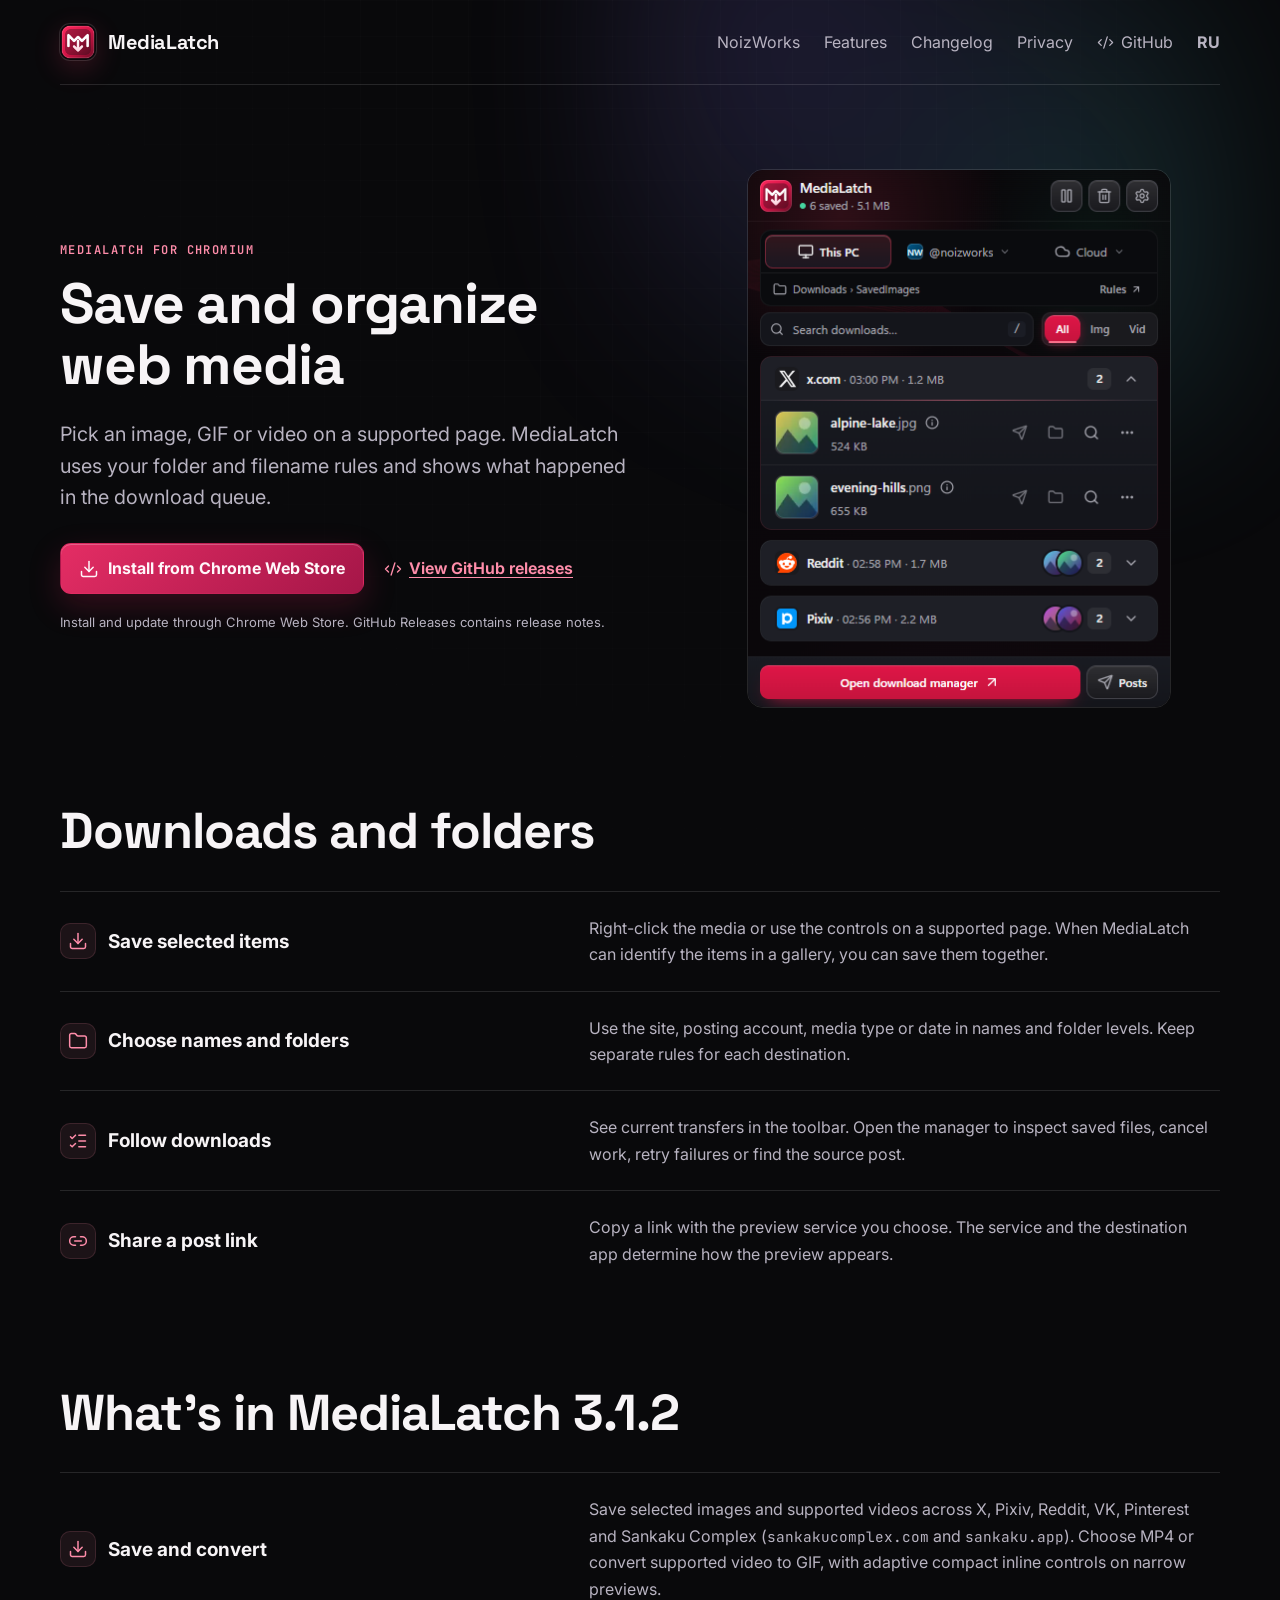
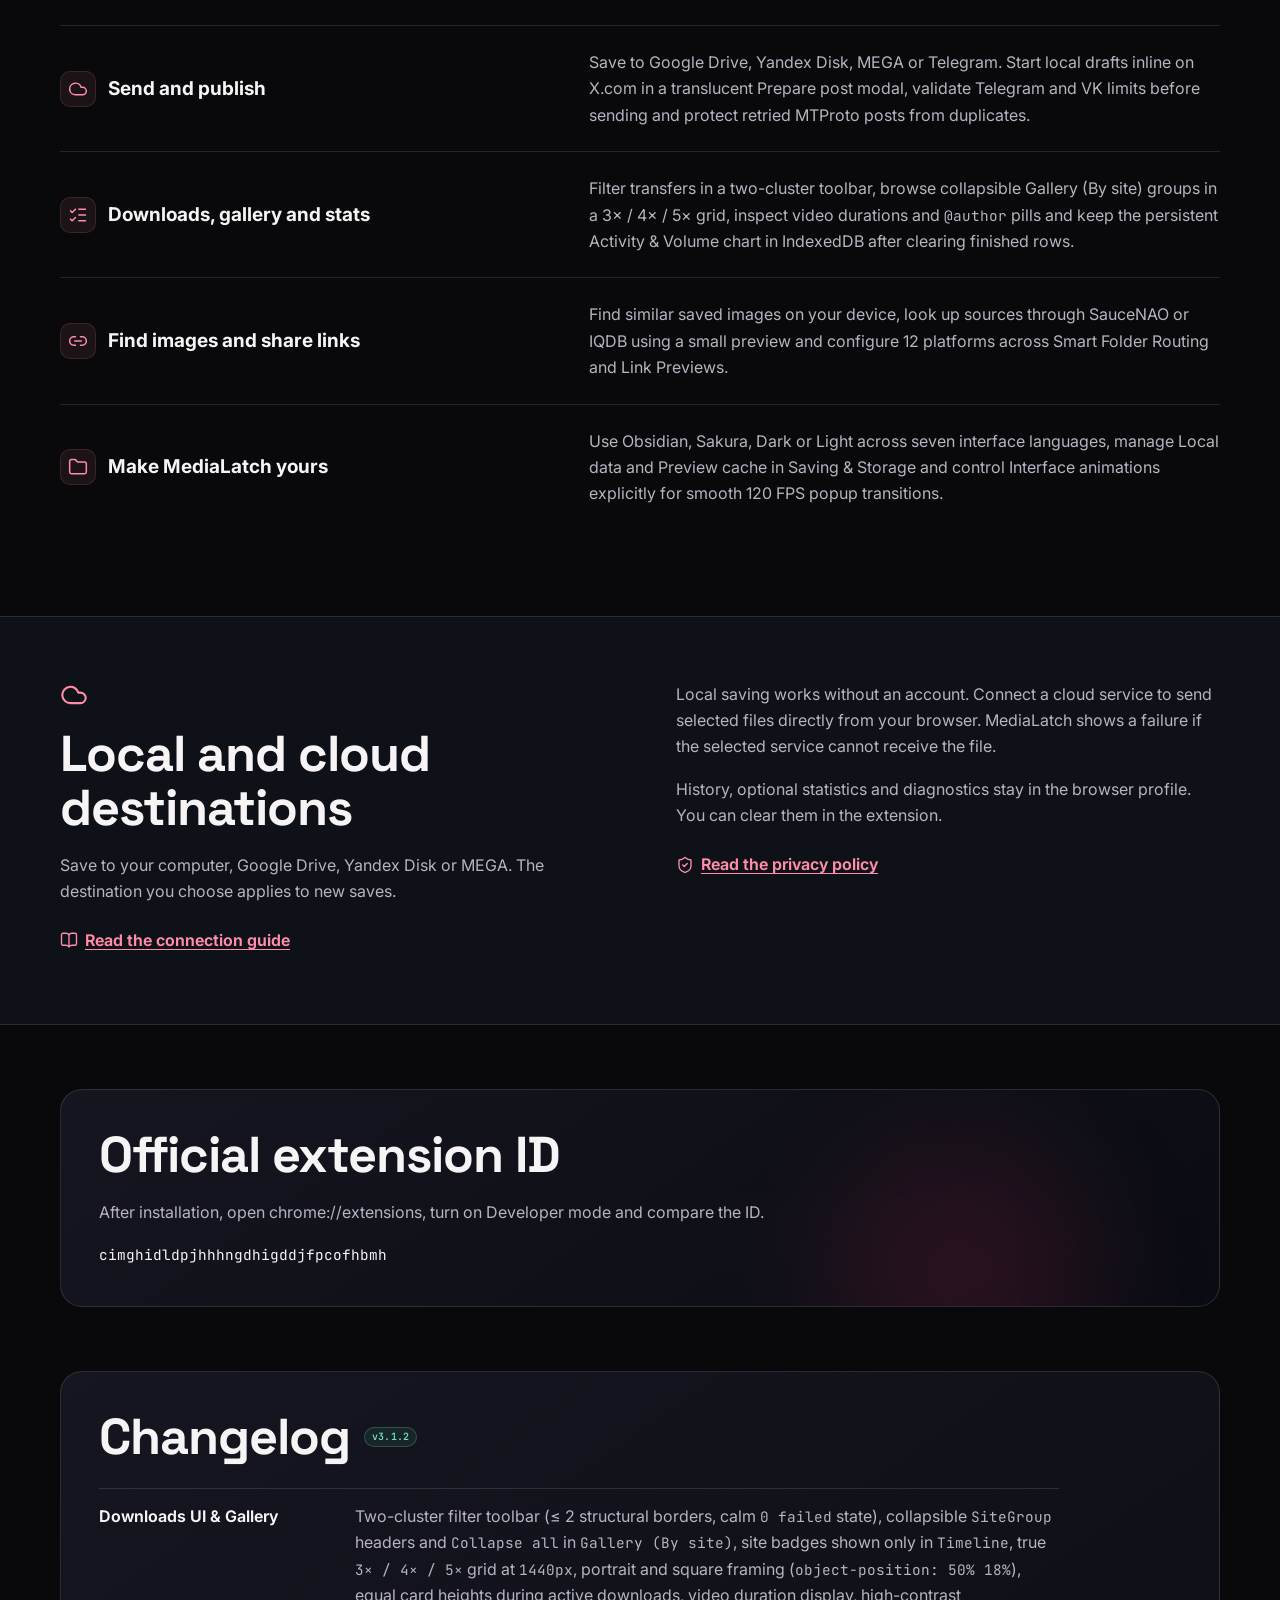
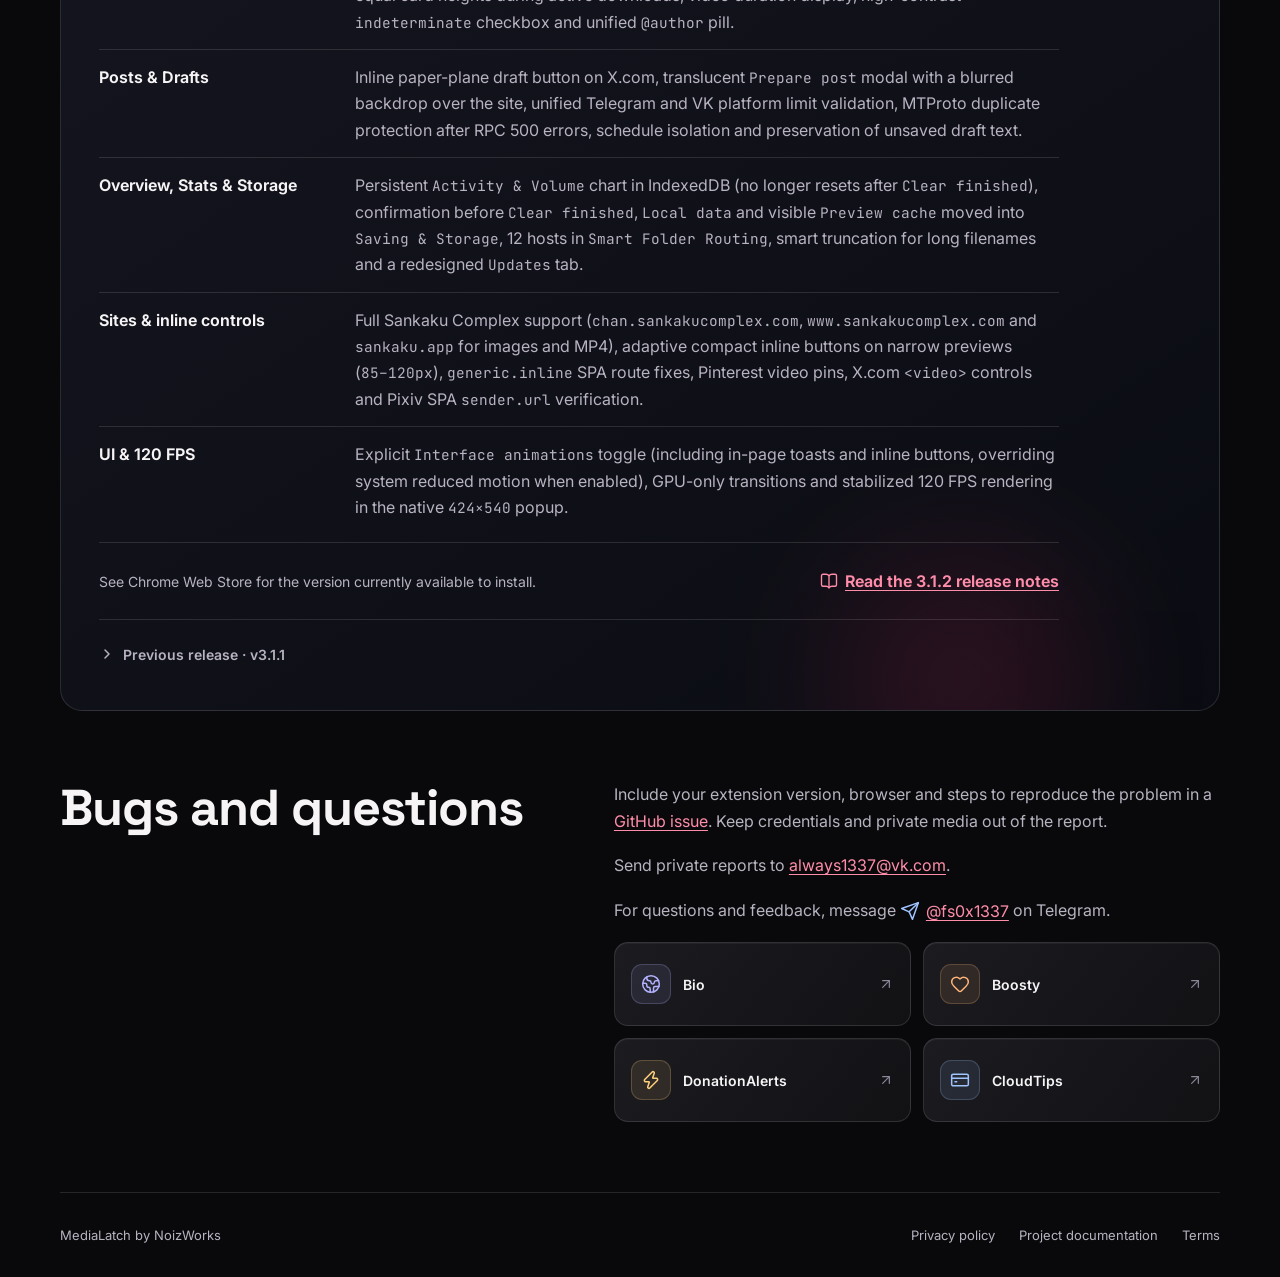
==== medialatch/index.html @ 67b6d223 "Sync MediaLatch showcase site and EN/RU changelog for v3.1.2" ====
<!doctype html>
<html lang="en">
<head>
  <meta charset="utf-8">
  <meta name="google-site-verification" content="6APtYJxVP-QcKgSr0Qi6nR0l8aBaVpSFMiLDBvqHpFo" />
  <meta name="viewport" content="width=device-width, initial-scale=1">
  <meta name="description" content="Save selected images, GIFs and videos in Chromium. Set folder rules, follow downloads and choose a local or cloud destination.">
  <meta name="color-scheme" content="dark">
  <title>MediaLatch | Save and organize web media</title>
  <link rel="canonical" href="https://noizworks.is-a.dev/medialatch/">
  <link rel="icon" href="/medialatch/favicon.ico?v=3.1.2" sizes="16x16 32x32 48x48">
  <link rel="icon" type="image/png" href="/medialatch/favicon-32.png?v=3.1.2" sizes="32x32">
  <link rel="icon" type="image/svg+xml" href="/medialatch/favicon.svg?v=3.1.2" sizes="any">
  <link rel="apple-touch-icon" href="/medialatch/apple-touch-icon.png?v=3.1.2" sizes="180x180">
  <link rel="manifest" href="/medialatch/site.webmanifest">
  <link rel="preconnect" href="https://fonts.googleapis.com">
  <link rel="preconnect" href="https://fonts.gstatic.com" crossorigin>
  <link rel="stylesheet" href="https://fonts.googleapis.com/css2?family=Inter:wght@400;500;600;700&family=JetBrains+Mono:wght@500;600;700&family=Space+Grotesk:wght@500;600;700&display=swap">
  <link rel="stylesheet" href="../site.css">
  <link rel="alternate" hreflang="en" href="https://noizworks.is-a.dev/medialatch/">
  <link rel="alternate" hreflang="ru" href="https://noizworks.is-a.dev/ru/medialatch/">
  <link rel="alternate" hreflang="x-default" href="https://noizworks.is-a.dev/medialatch/">
  <meta property="og:type" content="website">
  <meta property="og:title" content="MediaLatch for Chromium">
  <meta property="og:description" content="Save selected media, choose a destination and prepare posts for Telegram or VK.">
  <meta property="og:url" content="https://noizworks.is-a.dev/medialatch/">
  <meta property="og:image" content="https://noizworks.is-a.dev/assets/medialatch-share.jpg">
  <meta name="twitter:card" content="summary_large_image">
</head>
<body>
  <a class="skip" href="#main">Skip to content</a>
  <header class="container masthead">
    <a class="brand" href="./" aria-label="MediaLatch home"><img src="../assets/medialatch.png" width="36" height="36" alt="">MediaLatch</a>
    <nav aria-label="Main navigation"><a href="../">NoizWorks</a><a href="#features-title">Features</a><a href="#changelog">Changelog</a><a href="../privacy.html">Privacy</a><a href="https://github.com/NoizWorks/MediaLatch"><svg class="icon" width="20" height="20" aria-hidden="true" focusable="false"><use href="../assets/ui-icons.svg#nw-code"></use></svg>GitHub</a><a class="language-link" href="/ru/medialatch/" lang="ru" hreflang="ru">RU</a></nav>
  </header>
  <main id="main">
    <section class="container hero" aria-labelledby="hero-title">
      <div>
        <p class="eyebrow">MediaLatch for Chromium</p>
        <h1 id="hero-title">Save and organize web media</h1>
        <p class="lead">Pick an image, GIF or video on a supported page. MediaLatch uses your folder and filename rules and shows what happened in the download queue.</p>
        <div class="actions"><a class="button primary" href="https://chromewebstore.google.com/detail/medialatch/cimghidldpjhhhngdhigddjfpcofhbmh"><svg class="icon" width="20" height="20" aria-hidden="true" focusable="false"><use href="../assets/ui-icons.svg#nw-download"></use></svg><span>Install from Chrome Web Store</span></a><a class="text-link" href="https://github.com/NoizWorks/MediaLatch/releases"><svg class="icon" width="20" height="20" aria-hidden="true" focusable="false"><use href="../assets/ui-icons.svg#nw-code"></use></svg><span>View GitHub releases</span></a></div>
        <p class="release-note">Install and update through Chrome Web Store. GitHub Releases contains release notes.</p>
      </div>
      <figure class="product-shot">
        <img src="../assets/medialatch-popup.png" width="424" height="540" fetchpriority="high" alt="MediaLatch toolbar popup with destination buttons, search and grouped downloads">
      </figure>
    </section>
    <section class="container features" aria-labelledby="features-title">
      <h2 id="features-title">Downloads and folders</h2>
      <dl class="feature-list">
        <div><dt><span class="feature-icon"><svg class="icon" width="20" height="20" aria-hidden="true" focusable="false"><use href="../assets/ui-icons.svg#nw-download"></use></svg></span><span>Save selected items</span></dt><dd>Right-click the media or use the controls on a supported page. When MediaLatch can identify the items in a gallery, you can save them together.</dd></div>
        <div><dt><span class="feature-icon"><svg class="icon" width="20" height="20" aria-hidden="true" focusable="false"><use href="../assets/ui-icons.svg#nw-folder"></use></svg></span><span>Choose names and folders</span></dt><dd>Use the site, posting account, media type or date in names and folder levels. Keep separate rules for each destination.</dd></div>
        <div><dt><span class="feature-icon"><svg class="icon" width="20" height="20" aria-hidden="true" focusable="false"><use href="../assets/ui-icons.svg#nw-queue"></use></svg></span><span>Follow downloads</span></dt><dd>See current transfers in the toolbar. Open the manager to inspect saved files, cancel work, retry failures or find the source post.</dd></div>
        <div><dt><span class="feature-icon"><svg class="icon" width="20" height="20" aria-hidden="true" focusable="false"><use href="../assets/ui-icons.svg#nw-link"></use></svg></span><span>Share a post link</span></dt><dd>Copy a link with the preview service you choose. The service and the destination app determine how the preview appears.</dd></div>
      </dl>
    </section>
    <section class="container features" aria-labelledby="features-312"><h2 id="features-312">What’s in MediaLatch 3.1.2</h2><dl class="feature-list"><div><dt><span class="feature-icon"><svg class="icon" width="20" height="20" aria-hidden="true" focusable="false"><use href="../assets/ui-icons.svg#nw-download"></use></svg></span><span>Save and convert</span></dt><dd>Save selected images and supported videos across X, Pixiv, Reddit, VK, Pinterest and Sankaku Complex (<code>sankakucomplex.com</code> and <code>sankaku.app</code>). Choose MP4 or convert supported video to GIF, with adaptive compact inline controls on narrow previews.</dd></div><div><dt><span class="feature-icon"><svg class="icon" width="20" height="20" aria-hidden="true" focusable="false"><use href="../assets/ui-icons.svg#nw-cloud"></use></svg></span><span>Send and publish</span></dt><dd>Save to Google Drive, Yandex Disk, MEGA or Telegram. Start local drafts inline on X.com in a translucent Prepare post modal, validate Telegram and VK limits before sending and protect retried MTProto posts from duplicates.</dd></div><div><dt><span class="feature-icon"><svg class="icon" width="20" height="20" aria-hidden="true" focusable="false"><use href="../assets/ui-icons.svg#nw-queue"></use></svg></span><span>Downloads, gallery and stats</span></dt><dd>Filter transfers in a two-cluster toolbar, browse collapsible Gallery (By site) groups in a 3× / 4× / 5× grid, inspect video durations and <code>@author</code> pills and keep the persistent Activity &amp; Volume chart in IndexedDB after clearing finished rows.</dd></div><div><dt><span class="feature-icon"><svg class="icon" width="20" height="20" aria-hidden="true" focusable="false"><use href="../assets/ui-icons.svg#nw-link"></use></svg></span><span>Find images and share links</span></dt><dd>Find similar saved images on your device, look up sources through SauceNAO or IQDB using a small preview and configure 12 platforms across Smart Folder Routing and Link Previews.</dd></div><div><dt><span class="feature-icon"><svg class="icon" width="20" height="20" aria-hidden="true" focusable="false"><use href="../assets/ui-icons.svg#nw-folder"></use></svg></span><span>Make MediaLatch yours</span></dt><dd>Use Obsidian, Sakura, Dark or Light across seven interface languages, manage Local data and Preview cache in Saving &amp; Storage and control Interface animations explicitly for smooth 120 FPS popup transitions.</dd></div></dl></section>
    <section class="cloud-band" aria-labelledby="cloud-title"><div class="container cloud-layout">
      <div><h2 id="cloud-title"><svg class="icon section-icon" width="20" height="20" aria-hidden="true" focusable="false"><use href="../assets/ui-icons.svg#nw-cloud"></use></svg>Local and cloud destinations</h2><p>Save to your computer, Google Drive, Yandex Disk or MEGA. The destination you choose applies to new saves.</p><a class="text-link" href="https://github.com/NoizWorks/MediaLatch/blob/main/docs/CLOUD.md"><svg class="icon" width="20" height="20" aria-hidden="true" focusable="false"><use href="../assets/ui-icons.svg#nw-docs"></use></svg><span>Read the connection guide</span></a></div>
      <div class="cloud-copy"><p>Local saving works without an account. Connect a cloud service to send selected files directly from your browser. MediaLatch shows a failure if the selected service cannot receive the file.</p><p>History, optional statistics and diagnostics stay in the browser profile. You can clear them in the extension.</p><a class="text-link" href="../privacy.html#cloud"><svg class="icon" width="20" height="20" aria-hidden="true" focusable="false"><use href="../assets/ui-icons.svg#nw-shield"></use></svg><span>Read the privacy policy</span></a></div>
    </div></section>
    <section class="container development" aria-labelledby="official-id"><div class="development-copy"><h2 id="official-id">Official extension ID</h2><p>After installation, open chrome://extensions, turn on Developer mode and compare the ID.</p><code class="extension-id">cimghidldpjhhhngdhigddjfpcofhbmh</code></div></section>
    <section class="container development" id="changelog" aria-labelledby="development-title">
      <div class="development-copy changelog-copy">
        <div class="changelog-head"><h2 id="development-title">Changelog</h2><span class="policy-badge stable">v3.1.2</span></div>
        <ul class="changelog-list">
          <li><strong class="changelog-group">Downloads UI &amp; Gallery</strong><span>Two-cluster filter toolbar (≤ 2 structural borders, calm <code>0 failed</code> state), collapsible <code>SiteGroup</code> headers and <code>Collapse all</code> in <code>Gallery (By site)</code>, site badges shown only in <code>Timeline</code>, true <code>3× / 4× / 5×</code> grid at <code>1440px</code>, portrait and square framing (<code>object-position: 50% 18%</code>), equal card heights during active downloads, video duration display, high-contrast <code>indeterminate</code> checkbox and unified <code>@author</code> pill.</span></li>
          <li><strong class="changelog-group">Posts &amp; Drafts</strong><span>Inline paper-plane draft button on X.com, translucent <code>Prepare post</code> modal with a blurred backdrop over the site, unified Telegram and VK platform limit validation, MTProto duplicate protection after RPC 500 errors, schedule isolation and preservation of unsaved draft text.</span></li>
          <li><strong class="changelog-group">Overview, Stats &amp; Storage</strong><span>Persistent <code>Activity &amp; Volume</code> chart in IndexedDB (no longer resets after <code>Clear finished</code>), confirmation before <code>Clear finished</code>, <code>Local data</code> and visible <code>Preview cache</code> moved into <code>Saving &amp; Storage</code>, 12 hosts in <code>Smart Folder Routing</code>, smart truncation for long filenames and a redesigned <code>Updates</code> tab.</span></li>
          <li><strong class="changelog-group">Sites &amp; inline controls</strong><span>Full Sankaku Complex support (<code>chan.sankakucomplex.com</code>, <code>www.sankakucomplex.com</code> and <code>sankaku.app</code> for images and MP4), adaptive compact inline buttons on narrow previews (<code>85&#8288;–&#8288;120px</code>), <code>generic.inline</code> SPA route fixes, Pinterest video pins, X.com <code>&lt;video&gt;</code> controls and Pixiv SPA <code>sender.url</code> verification.</span></li>
          <li><strong class="changelog-group">UI &amp; 120 FPS</strong><span>Explicit <code>Interface animations</code> toggle (including in-page toasts and inline buttons, overriding system reduced motion when enabled), GPU-only transitions and stabilized 120 FPS rendering in the native <code>424×540</code> popup.</span></li>
        </ul>
        <div class="changelog-footer"><p>See Chrome Web Store for the version currently available to install.</p><a class="text-link" href="https://github.com/NoizWorks/MediaLatch/releases/tag/v3.1.2"><svg class="icon" width="20" height="20" aria-hidden="true" focusable="false"><use href="../assets/ui-icons.svg#nw-docs"></use></svg><span>Read the 3.1.2 release notes</span></a></div>
        <details class="changelog-archive">
          <summary>Previous release · v3.1.1</summary>
          <div class="changelog-archive-body">
            <p>3.1.1 improved on-page image search and button placement on X and Reddit, and added Pinterest saving, MEGA and local drafts for Telegram and VK (connect a Telegram bot or sign in by QR with the API ID and API Hash of your own Telegram application).</p>
            <a class="text-link" href="https://github.com/NoizWorks/MediaLatch/releases/tag/v3.1.1"><svg class="icon" width="20" height="20" aria-hidden="true" focusable="false"><use href="../assets/ui-icons.svg#nw-docs"></use></svg><span>Read the 3.1.1 release notes</span></a>
          </div>
        </details>
      </div>
    </section>
    <section class="container support" aria-labelledby="support-title"><h2 id="support-title">Bugs and questions</h2><div class="support-copy"><p>Include your extension version, browser and steps to reproduce the problem in a <a href="https://github.com/NoizWorks/MediaLatch/issues">GitHub issue</a>. Keep credentials and private media out of the report.</p><p>Send private reports to <a href="mailto:always1337@vk.com">always1337@vk.com</a>.</p><p class="telegram-contact">For questions and feedback, message <a href="https://t.me/fs0x1337"><svg class="icon" width="20" height="20" aria-hidden="true" focusable="false"><use href="../assets/ui-icons.svg#nw-send"></use></svg><span>@fs0x1337</span></a> on Telegram.</p>
      <ul class="support-links" aria-label="Profiles and donations">
        <li><a class="support-link" data-service="profiles" href="https://noiz.bio/fs0x1337"><span class="support-icon"><svg class="icon" width="20" height="20" aria-hidden="true" focusable="false"><use href="../assets/ui-icons.svg#nw-globe"></use></svg></span><span class="support-label">Bio</span><svg class="icon link-arrow" width="20" height="20" aria-hidden="true" focusable="false"><use href="../assets/ui-icons.svg#nw-external"></use></svg></a></li>
        <li><a class="support-link" data-service="boosty" href="https://boosty.to/fs0x1337"><span class="support-icon"><svg class="icon" width="20" height="20" aria-hidden="true" focusable="false"><use href="../assets/ui-icons.svg#nw-heart"></use></svg></span><span class="support-label">Boosty</span><svg class="icon link-arrow" width="20" height="20" aria-hidden="true" focusable="false"><use href="../assets/ui-icons.svg#nw-external"></use></svg></a></li>
        <li><a class="support-link" data-service="donations" href="https://dalink.to/fs0x1337"><span class="support-icon"><svg class="icon" width="20" height="20" aria-hidden="true" focusable="false"><use href="../assets/ui-icons.svg#nw-lightning"></use></svg></span><span class="support-label">DonationAlerts</span><svg class="icon link-arrow" width="20" height="20" aria-hidden="true" focusable="false"><use href="../assets/ui-icons.svg#nw-external"></use></svg></a></li>
        <li><a class="support-link" data-service="cloudtips" href="https://pay.cloudtips.ru/p/da0d3dbe"><span class="support-icon"><svg class="icon" width="20" height="20" aria-hidden="true" focusable="false"><use href="../assets/ui-icons.svg#nw-card"></use></svg></span><span class="support-label">CloudTips</span><svg class="icon link-arrow" width="20" height="20" aria-hidden="true" focusable="false"><use href="../assets/ui-icons.svg#nw-external"></use></svg></a></li>
      </ul></div></section>
  </main>
  <footer class="container footer"><span>MediaLatch by NoizWorks</span><a href="../privacy.html">Privacy policy</a><a href="https://github.com/NoizWorks/MediaLatch">Project documentation</a><a href="/terms.html">Terms</a></footer>
</body>
</html>
---- site.css ----
:root {
  color-scheme: dark;
  --page: #09090b;
  --surface: #161619;
  --surface-raised: #171a25;
  --surface-soft: rgba(18, 20, 30, .78);
  --ink: #f7f4f6;
  --muted: #b8b3c1;
  --faint: #8c8799;
  --line: rgba(255, 255, 255, .12);
  --line-strong: rgba(255, 139, 168, .42);
  --accent: #ff8daa;
  --accent-strong: #e42d64;
  --violet: #8c7dff;
  --cyan: #58d9e6;
  --green: #70dfba;
  --focus: #ffd1dd;
  --file: #86e9c9;
  --path: #d8cbff;
  --font: "Inter", "Segoe UI", system-ui, sans-serif;
  --display: "Space Grotesk", "Segoe UI", system-ui, sans-serif;
  --mono: "JetBrains Mono", ui-monospace, "Cascadia Mono", Consolas, monospace;
  --ease-out: cubic-bezier(.16, 1, .3, 1);
}

* { box-sizing: border-box; }
html { scroll-padding-top: 28px; background: var(--page); }
body { position: relative; isolation: isolate; margin: 0; color: var(--ink); background: var(--page); font: 400 16px/1.65 var(--font); -webkit-font-smoothing: antialiased; text-rendering: optimizeLegibility; }
body::before { content: ""; position: fixed; inset: 0; z-index: -2; pointer-events: none; opacity: .4; background-image: linear-gradient(rgba(255,255,255,.035) 1px, transparent 1px), linear-gradient(90deg, rgba(255,255,255,.035) 1px, transparent 1px); background-size: 36px 36px; mask-image: radial-gradient(ellipse at 50% 0%, #000 0%, rgba(0,0,0,.82) 38%, transparent 84%); }
body::after { content: ""; position: fixed; top: -170px; right: 4%; z-index: -1; width: min(48vw, 620px); height: min(48vw, 620px); pointer-events: none; opacity: .18; filter: blur(84px); background: radial-gradient(circle at 25% 35%, var(--violet), transparent 62%), radial-gradient(circle at 74% 66%, var(--cyan), transparent 58%); }
a { color: var(--accent); text-underline-offset: .2em; }
a:focus-visible, button:focus-visible, summary:focus-visible { outline: 2px solid var(--focus); outline-offset: 5px; border-radius: 5px; }
button { color: inherit; font: inherit; }
.icon { display: inline-block; width: 20px; height: 20px; flex: none; vertical-align: middle; pointer-events: none; }
.container { width: min(1160px, calc(100% - 64px)); margin-inline: auto; }
.skip { position: absolute; z-index: 10; top: 8px; left: 8px; padding: 12px 16px; color: var(--ink); background: var(--surface-raised); transform: translateY(-160%); }
.skip:focus-visible { transform: none; }

.masthead { display: flex; flex-wrap: wrap; align-items: center; justify-content: space-between; gap: 16px 28px; padding-block: 22px; border-bottom: 1px solid var(--line); }
.brand { display: inline-flex; align-items: center; gap: 12px; color: var(--ink); font: 700 20px/1 var(--display); letter-spacing: -.02em; text-decoration: none; }
.brand img { display: block; border-radius: 10px; box-shadow: 0 0 0 1px rgba(255,255,255,.12), 0 8px 28px rgba(255, 61, 111, .2); }
nav, .footer { display: flex; flex-wrap: wrap; align-items: center; gap: 10px 24px; }
nav a, .footer a { display: inline-flex; align-items: center; gap: 7px; min-height: 40px; color: var(--muted); text-decoration: none; transition: color 140ms ease, background-color 140ms ease, box-shadow 140ms ease; }
nav .icon { width: 17px; height: 17px; }
nav a:hover, .footer a:hover { color: var(--ink); }
nav a[aria-current="page"] { color: var(--ink); }
.eyebrow { margin: 0 0 15px; color: var(--accent); font: 600 12px/1.2 var(--mono); letter-spacing: .12em; text-transform: uppercase; }

h1, h2, h3, h4 { margin: 0; font-family: var(--display); font-weight: 700; line-height: 1.08; letter-spacing: -.02em; overflow-wrap: break-word; text-wrap: balance; }
h1 { font-size: clamp(2.8rem, 1.1rem + 5.2vw, 5.8rem); }
h2 { font-size: clamp(1.95rem, 1rem + 2.8vw, 3.15rem); }
h3 { font-size: clamp(1.35rem, 1rem + 1.3vw, 2rem); }
.lead { max-width: 43rem; margin: 24px 0 30px; color: var(--muted); font-size: clamp(1.05rem, .92rem + .4vw, 1.25rem); line-height: 1.58; }
.actions { display: flex; flex-wrap: wrap; align-items: center; gap: 12px 20px; }
.button { display: inline-flex; align-items: center; justify-content: center; gap: 9px; min-height: 46px; padding: 11px 18px; border: 1px solid transparent; border-radius: 11px; font-weight: 700; text-align: center; text-decoration: none; transition: transform 160ms var(--ease-out), background-color 160ms ease, border-color 160ms ease, box-shadow 160ms ease; }
.button:active { transform: scale(.98); }
.button.primary { color: #fff7fa; background: linear-gradient(135deg, var(--accent-strong), #a51648); box-shadow: 0 12px 32px rgba(211, 32, 87, .22), inset 0 1px rgba(255,255,255,.24); }
.button.primary:hover { background: linear-gradient(135deg, #f13a72, #b01c52); box-shadow: 0 15px 36px rgba(211, 32, 87, .32), inset 0 1px rgba(255,255,255,.32); }
.button.secondary { color: var(--ink); border-color: rgba(255,255,255,.14); background: rgba(255,255,255,.045); }
.button.secondary:hover { border-color: rgba(255,141,170,.42); background: rgba(255,141,170,.1); box-shadow: 0 12px 28px rgba(0,0,0,.18); }
.button-compact { min-height: 38px; padding: 8px 13px; font-size: 13px; }
.text-link { display: inline-flex; align-items: center; gap: 7px; min-height: 40px; font-weight: 650; }
.text-link .icon { width: 18px; height: 18px; }
.release-note { display: inline-flex; align-items: center; gap: 8px; margin: 18px 0 0; color: var(--muted); font-size: 13px; }
.org-intro { padding-block: 92px 76px; }
.org-intro h1 { max-width: 9ch; background: linear-gradient(130deg, #fff 18%, #ffc3d3 57%, #8feaf0 100%); background-clip: text; -webkit-background-clip: text; color: transparent; }
.org-intro .lead { max-width: 46rem; }
.section-heading { display: flex; flex-wrap: wrap; align-items: baseline; justify-content: space-between; gap: 12px 24px; margin-bottom: 22px; }
.section-heading > span { color: var(--muted); font: 600 12px/1.2 var(--mono); letter-spacing: .08em; text-transform: uppercase; }
.org-projects { padding-bottom: 74px; }
.project-card { position: relative; display: grid; grid-template-columns: minmax(0, 1fr); gap: 20px; padding: 32px; border: 1px solid var(--line); border-radius: 22px; background: radial-gradient(ellipse at 100% 0%, rgba(226,94,83,.1), transparent 65%), linear-gradient(135deg, #1b191e, #121215); box-shadow: inset 0 1px rgba(255,255,255,.08), 0 28px 90px rgba(0,0,0,.28); isolation: isolate; }
.project-identity { display: flex; align-items: center; gap: 15px; }
.project-identity img { display: block; border-radius: 15px; box-shadow: 0 0 0 1px rgba(255,255,255,.16), 0 16px 34px rgba(226, 40, 102, .22); }
.project-identity .eyebrow { margin: 0 0 5px; color: var(--muted); }
.project-identity h3 { font-size: clamp(1.7rem, 1rem + 2vw, 2.35rem); }
.project-card .button { gap: 8px; }

.support { display: grid; grid-template-columns: minmax(0, 46rem); align-items: start; gap: 58px; padding-block: 70px; }
.support:has(.support-links) { grid-template-columns: minmax(0, .9fr) minmax(0, 1.1fr); }
.support p { margin: 0; color: var(--muted); }
.support-copy { display: grid; align-content: start; gap: 18px; }
.telegram-contact { color: var(--muted); }
.telegram-contact a { display: inline-flex; align-items: center; gap: 6px; vertical-align: middle; white-space: nowrap; }
.telegram-contact .icon { color: #9fc4ff; }
.support-links { display: grid; grid-template-columns: repeat(2, minmax(0, 1fr)); gap: 12px; list-style: none; margin: 0; padding: 0; }
.support-link { --link-tone: #b4b2ff; display: grid; grid-template-columns: 40px minmax(0, 1fr) 16px; align-items: center; gap: 12px; min-height: 84px; height: 100%; padding: 16px; border: 1px solid var(--line); border-radius: 14px; color: var(--ink); background: linear-gradient(130deg, #1b1b20, #121215); box-shadow: inset 0 1px rgba(255,255,255,.045); text-decoration: none; transition: transform 160ms var(--ease-out), border-color 160ms ease, background-color 160ms ease, box-shadow 160ms ease; }
.support-link[data-service="boosty"] { --link-tone: #ffb57a; }
.support-link[data-service="donations"] { --link-tone: #ffd07c; }
.support-link[data-service="cloudtips"] { --link-tone: #9fc4ff; }
.support-icon { display: grid; place-items: center; width: 40px; height: 40px; border: 1px solid color-mix(in srgb, var(--link-tone) 22%, transparent); border-radius: 11px; color: var(--link-tone); background: color-mix(in srgb, var(--link-tone) 10%, transparent); }
.support-label { min-width: 0; font-size: 14px; font-weight: 600; line-height: 1.4; overflow-wrap: anywhere; }
.link-arrow { width: 16px; height: 16px; color: var(--faint); transition: color 160ms ease, transform 160ms var(--ease-out); }
@media (hover: hover) {
  .button:hover { transform: translateY(-1px); }
  .support-link:hover { transform: translateY(-2px); border-color: color-mix(in srgb, var(--link-tone) 46%, transparent); box-shadow: inset 0 1px rgba(255,255,255,.08), 0 12px 28px rgba(0,0,0,.22); }
  .support-link:hover .link-arrow { color: var(--link-tone); transform: translate(1px, -1px); }
}
.footer { padding-block: 22px; border-top: 1px solid var(--line); color: var(--muted); font-size: 13px; }
.footer span { margin-right: auto; }

.hero { display: grid; grid-template-columns: minmax(0, 1.05fr) minmax(0, .95fr); align-items: center; gap: 62px; padding-block: 84px 86px; }
.hero h1 { max-width: 16ch; font-size: clamp(2.1rem, 1.15rem + 3vw, 4.35rem); }
.product-shot { width: min(100%, 424px); margin: 0 auto; }
.product-shot img { display: block; width: 100%; height: auto; border-radius: 16px; border: 1px solid var(--line); }
.product-shot figcaption { margin-top: 10px; color: var(--muted); font-size: 13px; }
.project-card > p { max-width: 64ch; margin: 0; color: var(--muted); }
.features { padding-block: 10px 86px; }
.feature-list { margin: 32px 0 0; }
.feature-list > div { display: grid; grid-template-columns: minmax(0, 1fr) minmax(0, 1.3fr); gap: 44px; padding-block: 23px; border-top: 1px solid var(--line); }
dt { display: flex; align-items: center; gap: 12px; font-size: 19px; font-weight: 700; }
.feature-icon { display: grid; place-items: center; width: 36px; height: 36px; flex: none; border-radius: 10px; color: var(--accent); background: rgba(255,141,170,.08); border: 1px solid rgba(255,141,170,.14); }
.section-icon { display: block; width: 28px; height: 28px; margin-bottom: 18px; color: var(--accent); }
dd { margin: 0; color: var(--muted); }
.cloud-band { border-block: 1px solid var(--line); background: rgba(17,19,27,.9); }
.cloud-layout { display: grid; grid-template-columns: minmax(0, 1fr) minmax(0, 1fr); gap: 72px; padding-block: 64px; }
.cloud-layout p { color: var(--muted); }
.cloud-copy p:first-child { margin-top: 0; }
.development { position: relative; isolation: isolate; overflow: hidden; margin-top: 64px; padding: 38px; border: 1px solid var(--line); border-radius: 22px; background: linear-gradient(145deg, rgba(22,23,33,.94), rgba(11,13,20,.94)); }
.development::after { content: ""; position: absolute; right: 11%; bottom: -100px; width: 260px; height: 260px; z-index: -1; border-radius: 50%; background: var(--accent-strong); opacity: .14; filter: blur(68px); }
.development-copy { position: relative; max-width: 48rem; }
.development-copy > p:not(.eyebrow) { color: var(--muted); }
.changelog-copy { max-width: 60rem; }
.changelog-head { display: flex; flex-wrap: wrap; align-items: center; gap: 10px 14px; }
.changelog-list { list-style: none; margin: 24px 0 0; padding: 0; }
.changelog-list > li { display: grid; grid-template-columns: minmax(0, 14.5rem) minmax(0, 1fr); gap: 8px 24px; padding-block: 14px; border-top: 1px solid var(--line); color: var(--muted); }
.changelog-group { color: var(--ink); font-weight: 650; }
.changelog-footer { display: flex; flex-wrap: wrap; align-items: center; justify-content: space-between; gap: 12px 24px; margin-top: 8px; padding-top: 18px; border-top: 1px solid var(--line); }
.changelog-footer p { margin: 0; color: var(--muted); font-size: 14px; }
.changelog-archive { margin-top: 18px; padding-top: 16px; border-top: 1px solid var(--line); }
.changelog-archive summary { list-style: none; display: inline-flex; align-items: center; gap: 8px; min-height: 36px; color: var(--muted); font: 600 14px/1.4 var(--font); cursor: pointer; transition: color 140ms ease; }
.changelog-archive summary::-webkit-details-marker { display: none; }
.changelog-archive summary:hover { color: var(--ink); }
.changelog-archive summary::before { content: ""; inline-size: 16px; block-size: 16px; flex: none; background-color: currentColor; mask: url("data:image/svg+xml,%3Csvg xmlns='http://www.w3.org/2000/svg' viewBox='0 0 24 24' fill='none' stroke='%23000' stroke-width='2.2' stroke-linecap='round' stroke-linejoin='round'%3E%3Cpath d='m6 9 6 6 6-6'/%3E%3C/svg%3E") no-repeat center / contain; rotate: -90deg; }
.changelog-archive[open] > summary::before { rotate: 0deg; }
.changelog-archive::details-content { interpolate-size: allow-keywords; overflow: clip; contain: layout; }
.changelog-archive:not([open])::details-content { block-size: 0; }
.changelog-archive-body { padding-top: 12px; color: var(--muted); font-size: 14.5px; }
.changelog-archive-body p { margin: 0 0 10px; }
@media (prefers-reduced-motion: no-preference) {
  .changelog-archive summary::before { transition: rotate 180ms var(--ease-out); }
  .changelog-archive::details-content { transition: block-size, content-visibility, display; transition-duration: 220ms; transition-timing-function: var(--ease-out); transition-behavior: allow-discrete; }
}
code { font-family: var(--mono); font-size: .9em; overflow-wrap: anywhere; }

.document { max-width: 1160px; padding-block: 62px 82px; }
.document > h1, .document > .document-date, .document > .policy-intro, .document > .privacy-summary { grid-column: 1 / -1; }
.document h1 { max-width: 20ch; font-size: clamp(1.65rem, 1rem + 3.1vw, 4.1rem); }
.document-date { margin: 14px 0 0; color: var(--faint); font: 12px/1.4 var(--mono); }
.document p { color: var(--muted); overflow-wrap: anywhere; }
.document:not(:has(> .policy-contents)) > :is(h2, h3, h4, p, .google-callout) { max-width: 65ch; }
.document strong { color: var(--ink); }
.document h2 { margin-top: 42px; font-size: clamp(1.25rem, 1.05rem + .65vw, 1.75rem); }
.document h3 { display: flex; flex-wrap: wrap; align-items: center; gap: 10px; margin-top: 28px; font-size: clamp(1.125rem, 1rem + .35vw, 1.25rem); }
.document h4 { display: flex; flex-wrap: wrap; align-items: center; gap: 10px; margin: 25px 0 0; color: var(--ink); font-size: 17px; letter-spacing: -.015em; }
.policy-contents { position: sticky; top: 24px; align-self: start; display: grid; gap: 5px; margin: 38px 0 0; padding: 12px; border: 1px solid var(--line); border-radius: 14px; background: rgba(16,18,26,.78); }
.policy-contents::before { content: "On this page"; display: block; padding: 4px 9px 8px; color: var(--faint); font: 600 10px/1.2 var(--mono); letter-spacing: .1em; text-transform: uppercase; }
.policy-contents a { display: block; padding: 8px 9px; border-radius: 8px; color: var(--muted); text-decoration: none; transition: color 140ms ease, background-color 140ms ease; }
.policy-contents a:hover, .policy-contents a:focus-visible { color: var(--ink); background: rgba(255,141,170,.09); }
.policy-badge { display: inline-flex; align-items: center; padding: 4px 7px; border: 1px solid rgba(255,255,255,.12); border-radius: 999px; color: var(--muted); background: rgba(255,255,255,.045); font: 600 10px/1 var(--mono); letter-spacing: .02em; }
.policy-badge.stable { color: var(--green); border-color: rgba(112,223,186,.24); background: rgba(49,122,97,.18); }
.policy-badge.dev { color: #c4b9ff; border-color: rgba(140,125,255,.34); background: rgba(100,79,188,.2); }
.google-callout { margin-top: 34px; padding: 20px 22px; border: 1px solid rgba(255,141,170,.3); border-radius: 14px; background: linear-gradient(135deg, rgba(94,37,61,.32), rgba(255,255,255,.025)); }
.google-callout :is(h2, h3) { display: flex; align-items: center; gap: 10px; margin-top: 0; font-size: 20px; }
.google-callout :is(h2, h3)::before { content: "✓"; display: grid; place-items: center; width: 24px; height: 24px; flex: none; border-radius: 8px; color: var(--green); background: rgba(112,223,186,.13); font: 700 13px/1 var(--mono); }
.google-callout p { margin-bottom: 0; }
.privacy-summary { margin-top: 34px; }
.privacy-summary h2 { font-size: 20px; }
.summary-grid { display: grid; grid-template-columns: repeat(4, minmax(0, 1fr)); gap: 10px; margin-top: 16px; }
.summary-card { min-width: 0; padding: 15px; border: 1px solid var(--line); border-radius: 14px; background: rgba(255,255,255,.035); }
.summary-card .summary-icon { display: grid; place-items: center; width: 30px; height: 30px; margin-bottom: 14px; border-radius: 9px; color: var(--accent); background: rgba(255,141,170,.12); font: 700 11px/1 var(--mono); }
.summary-card:nth-child(2) .summary-icon { color: var(--cyan); background: rgba(88,217,230,.12); }
.summary-card:nth-child(3) .summary-icon { color: var(--violet); background: rgba(140,125,255,.14); }
.summary-card:nth-child(4) .summary-icon { color: var(--green); background: rgba(112,223,186,.12); }
.summary-card h3 { font-size: 15px; letter-spacing: -.015em; }
.summary-card p { margin: 8px 0 0; color: var(--muted); font-size: 12px; line-height: 1.45; }

.organization { --accent: #ff9d86; --accent-strong: #d7483b; --focus: #ffc7b9; }
.organization::after { background: radial-gradient(circle at 25% 35%, var(--violet), transparent 62%), radial-gradient(circle at 74% 66%, var(--cyan), transparent 58%); }

@media (min-width: 860px) {
  .document:has(> .policy-contents) { display: grid; grid-template-columns: minmax(0, 220px) minmax(0, 1fr); column-gap: 52px; }
  .document:has(> .policy-contents) > .policy-contents { grid-column: 1; grid-row: 5 / span 40; }
  .document:has(> .policy-contents) > h2, .document:has(> .policy-contents) > h3, .document:has(> .policy-contents) > h4, .document:has(> .policy-contents) > p:not(.document-date):not(.policy-intro), .document:has(> .policy-contents) > .google-callout { grid-column: 2; }
}
@media (max-width: 859px) {
  .document { padding-top: 44px; }
  .policy-contents { position: static; margin-top: 24px; }
  .summary-grid { grid-template-columns: repeat(2, minmax(0, 1fr)); }
}
@media (max-width: 800px) {
  .container { width: calc(100% - 36px); }
  .hero, .cloud-layout, .support, .support:has(.support-links), .project-card { grid-template-columns: minmax(0, 1fr); gap: 32px; }
  .changelog-list > li { grid-template-columns: minmax(0, 1fr); gap: 4px; }
  .hero { padding-block: 52px 62px; }
  .project-card { padding: 24px; }
  .support { padding-block: 54px; }
}
@media (max-width: 560px) {
  .masthead { padding-block: 18px; }
  nav { gap: 8px 14px; font-size: 14px; }
  .button { width: 100%; padding: 11px 14px; font-size: 14.5px; }
  .actions { align-items: stretch; }
  .support-links, .summary-grid, .feature-list > div { grid-template-columns: minmax(0, 1fr); }
  .feature-list > div { gap: 5px; }
  .development { padding: 24px; }
}
@media (prefers-reduced-motion: reduce) {
  *, *::before, *::after { scroll-behavior: auto !important; }
  .button, .support-link, .link-arrow { transform: none !important; transition-property: color, background-color, border-color, box-shadow; }
}
@media (forced-colors: active) {
  .org-intro h1 { color: CanvasText; }
  .button, .project-card, .product-shot img, .development, .summary-card, .policy-contents { border: 1px solid CanvasText; box-shadow: none; }
  .support-link, .support-icon, .feature-icon { border: 1px solid CanvasText; background: Canvas; box-shadow: none; color: CanvasText; }
  .changelog-archive summary::before { background-color: CanvasText; }
}

.extension-id { display: inline-block; max-width: 100%; overflow-wrap: anywhere; user-select: all; color: var(--ink); }
.language-link { font-weight: 700; }
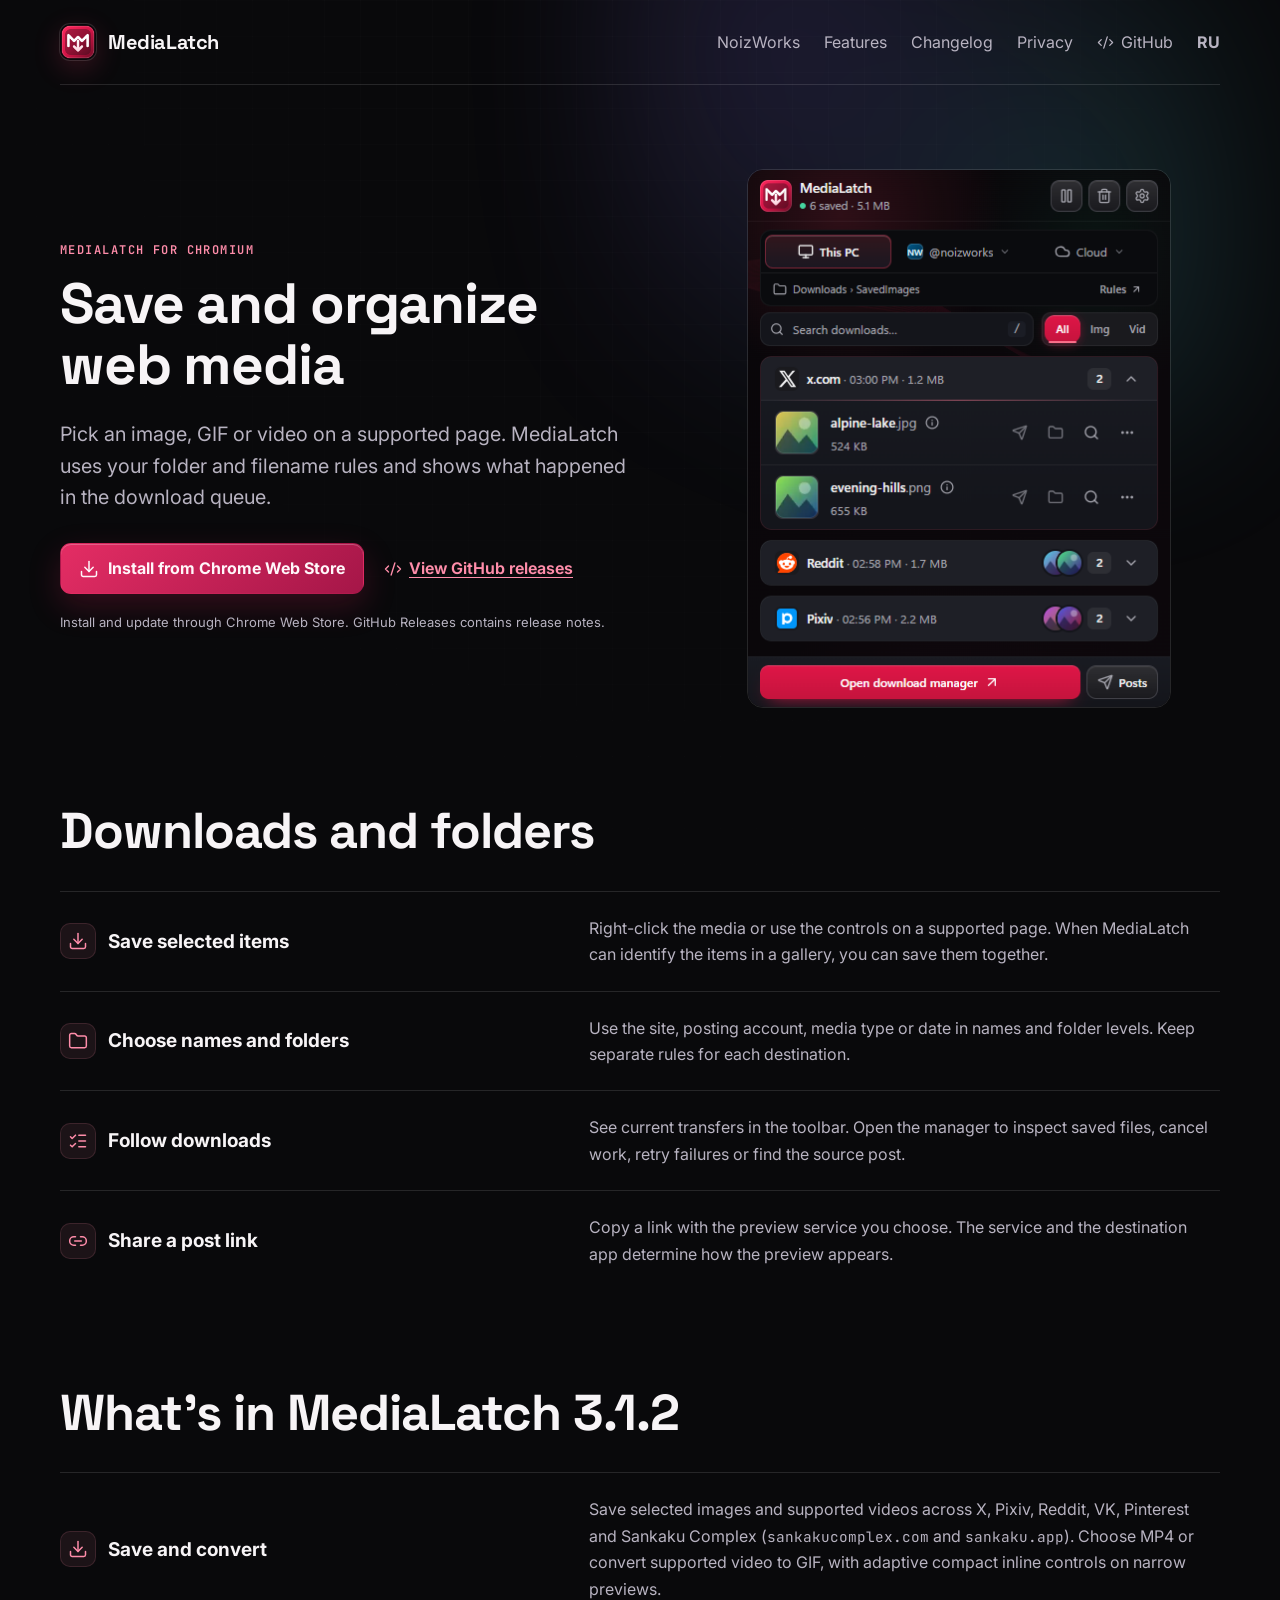
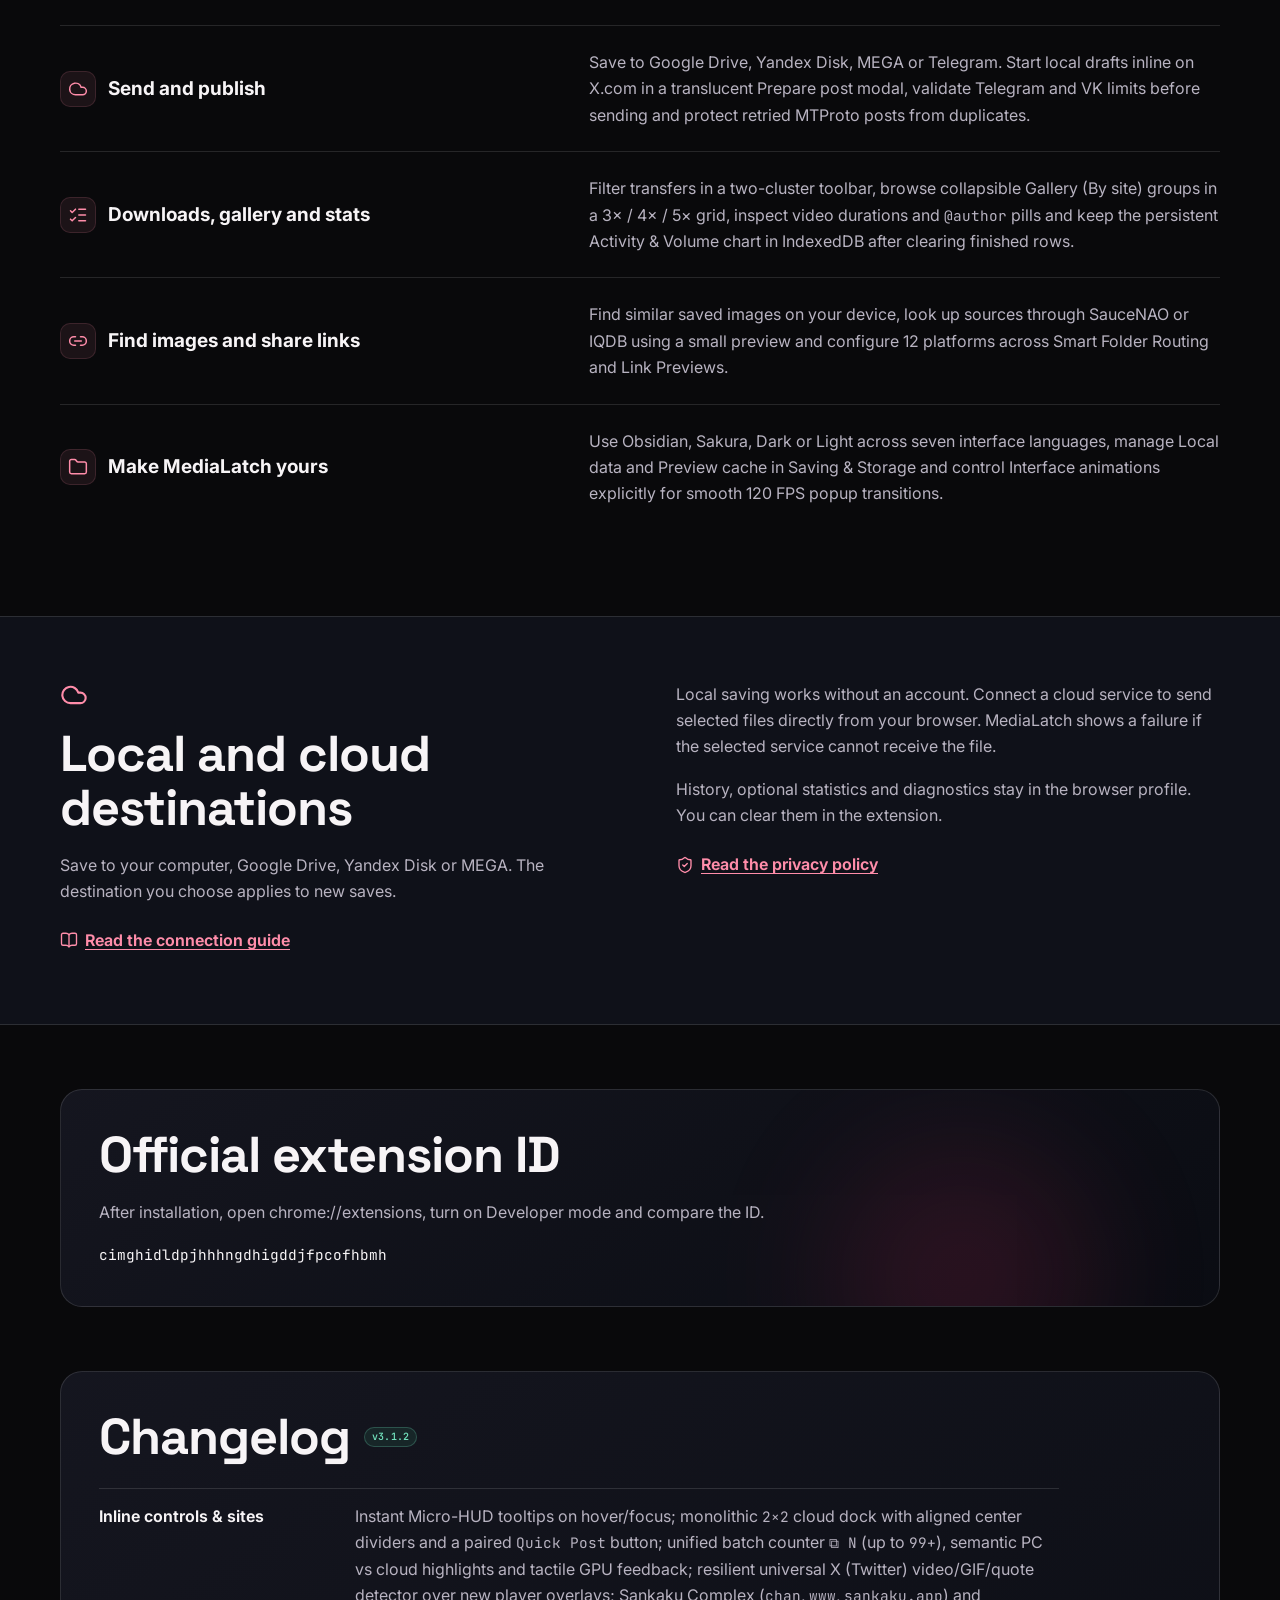
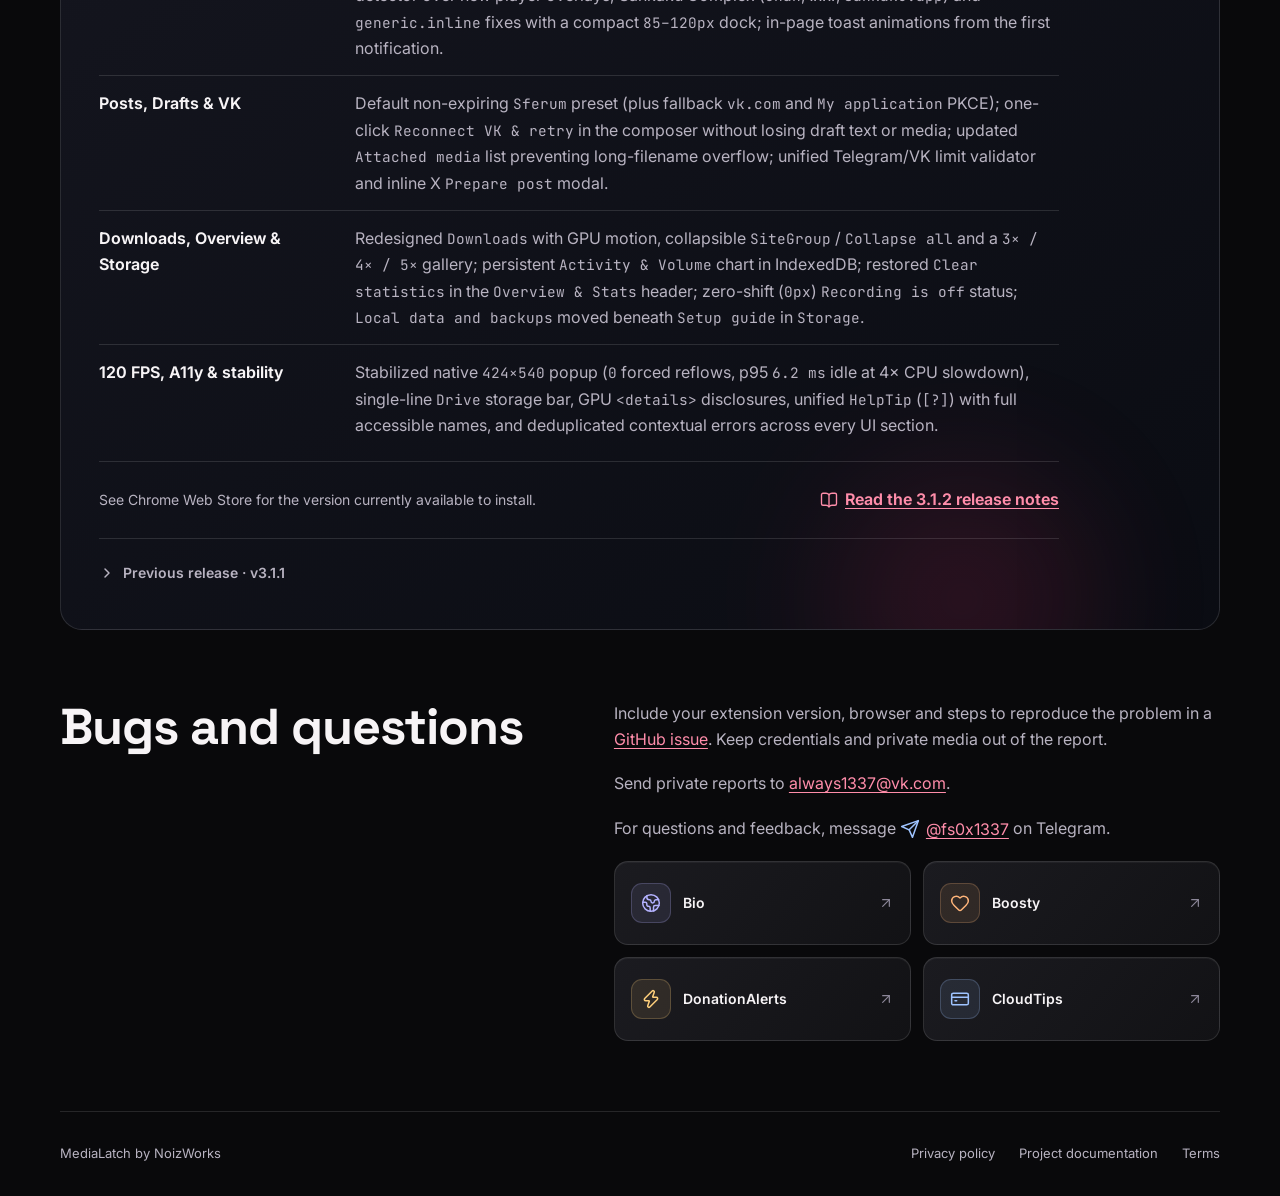
==== commit ece61974: "Sync EN/RU v3.1.2 changelog and privacy notes with final release" ====
--- a/medialatch/index.html
+++ b/medialatch/index.html
@@ -65,11 +65,10 @@
       <div class="development-copy changelog-copy">
         <div class="changelog-head"><h2 id="development-title">Changelog</h2><span class="policy-badge stable">v3.1.2</span></div>
         <ul class="changelog-list">
-          <li><strong class="changelog-group">Downloads UI &amp; Gallery</strong><span>Two-cluster filter toolbar (≤ 2 structural borders, calm <code>0 failed</code> state), collapsible <code>SiteGroup</code> headers and <code>Collapse all</code> in <code>Gallery (By site)</code>, site badges shown only in <code>Timeline</code>, true <code>3× / 4× / 5×</code> grid at <code>1440px</code>, portrait and square framing (<code>object-position: 50% 18%</code>), equal card heights during active downloads, video duration display, high-contrast <code>indeterminate</code> checkbox and unified <code>@author</code> pill.</span></li>
-          <li><strong class="changelog-group">Posts &amp; Drafts</strong><span>Inline paper-plane draft button on X.com, translucent <code>Prepare post</code> modal with a blurred backdrop over the site, unified Telegram and VK platform limit validation, MTProto duplicate protection after RPC 500 errors, schedule isolation and preservation of unsaved draft text.</span></li>
-          <li><strong class="changelog-group">Overview, Stats &amp; Storage</strong><span>Persistent <code>Activity &amp; Volume</code> chart in IndexedDB (no longer resets after <code>Clear finished</code>), confirmation before <code>Clear finished</code>, <code>Local data</code> and visible <code>Preview cache</code> moved into <code>Saving &amp; Storage</code>, 12 hosts in <code>Smart Folder Routing</code>, smart truncation for long filenames and a redesigned <code>Updates</code> tab.</span></li>
-          <li><strong class="changelog-group">Sites &amp; inline controls</strong><span>Full Sankaku Complex support (<code>chan.sankakucomplex.com</code>, <code>www.sankakucomplex.com</code> and <code>sankaku.app</code> for images and MP4), adaptive compact inline buttons on narrow previews (<code>85&#8288;–&#8288;120px</code>), <code>generic.inline</code> SPA route fixes, Pinterest video pins, X.com <code>&lt;video&gt;</code> controls and Pixiv SPA <code>sender.url</code> verification.</span></li>
-          <li><strong class="changelog-group">UI &amp; 120 FPS</strong><span>Explicit <code>Interface animations</code> toggle (including in-page toasts and inline buttons, overriding system reduced motion when enabled), GPU-only transitions and stabilized 120 FPS rendering in the native <code>424×540</code> popup.</span></li>
+          <li><strong class="changelog-group">Inline controls &amp; sites</strong><span>Instant Micro-HUD tooltips on hover/focus; monolithic <code>2×2</code> cloud dock with aligned center dividers and a paired <code>Quick Post</code> button; unified batch counter <code>⧉ N</code> (up to <code>99+</code>), semantic PC vs cloud highlights and tactile GPU feedback; resilient universal X (Twitter) video/GIF/quote detector over new player overlays; Sankaku Complex (<code>chan</code>, <code>www</code>, <code>sankaku.app</code>) and <code>generic.inline</code> fixes with a compact <code>85&#8288;–&#8288;120px</code> dock; in-page toast animations from the first notification.</span></li>
+          <li><strong class="changelog-group">Posts, Drafts &amp; VK</strong><span>Default non-expiring <code>Sferum</code> preset (plus fallback <code>vk.com</code> and <code>My application</code> PKCE); one-click <code>Reconnect VK &amp; retry</code> in the composer without losing draft text or media; updated <code>Attached media</code> list preventing long-filename overflow; unified Telegram/VK limit validator and inline X <code>Prepare post</code> modal.</span></li>
+          <li><strong class="changelog-group">Downloads, Overview &amp; Storage</strong><span>Redesigned <code>Downloads</code> with GPU motion, collapsible <code>SiteGroup</code> / <code>Collapse all</code> and a <code>3× / 4× / 5×</code> gallery; persistent <code>Activity &amp; Volume</code> chart in IndexedDB; restored <code>Clear statistics</code> in the <code>Overview &amp; Stats</code> header; zero-shift (<code>0px</code>) <code>Recording is off</code> status; <code>Local data and backups</code> moved beneath <code>Setup guide</code> in <code>Storage</code>.</span></li>
+          <li><strong class="changelog-group">120 FPS, A11y &amp; stability</strong><span>Stabilized native <code>424×540</code> popup (<code>0</code> forced reflows, p95 <code>6.2 ms</code> idle at 4× CPU slowdown), single-line <code>Drive</code> storage bar, GPU <code>&lt;details&gt;</code> disclosures, unified <code>HelpTip</code> (<code>[?]</code>) with full accessible names, and deduplicated contextual errors across every UI section.</span></li>
         </ul>
         <div class="changelog-footer"><p>See Chrome Web Store for the version currently available to install.</p><a class="text-link" href="https://github.com/NoizWorks/MediaLatch/releases/tag/v3.1.2"><svg class="icon" width="20" height="20" aria-hidden="true" focusable="false"><use href="../assets/ui-icons.svg#nw-docs"></use></svg><span>Read the 3.1.2 release notes</span></a></div>
         <details class="changelog-archive">
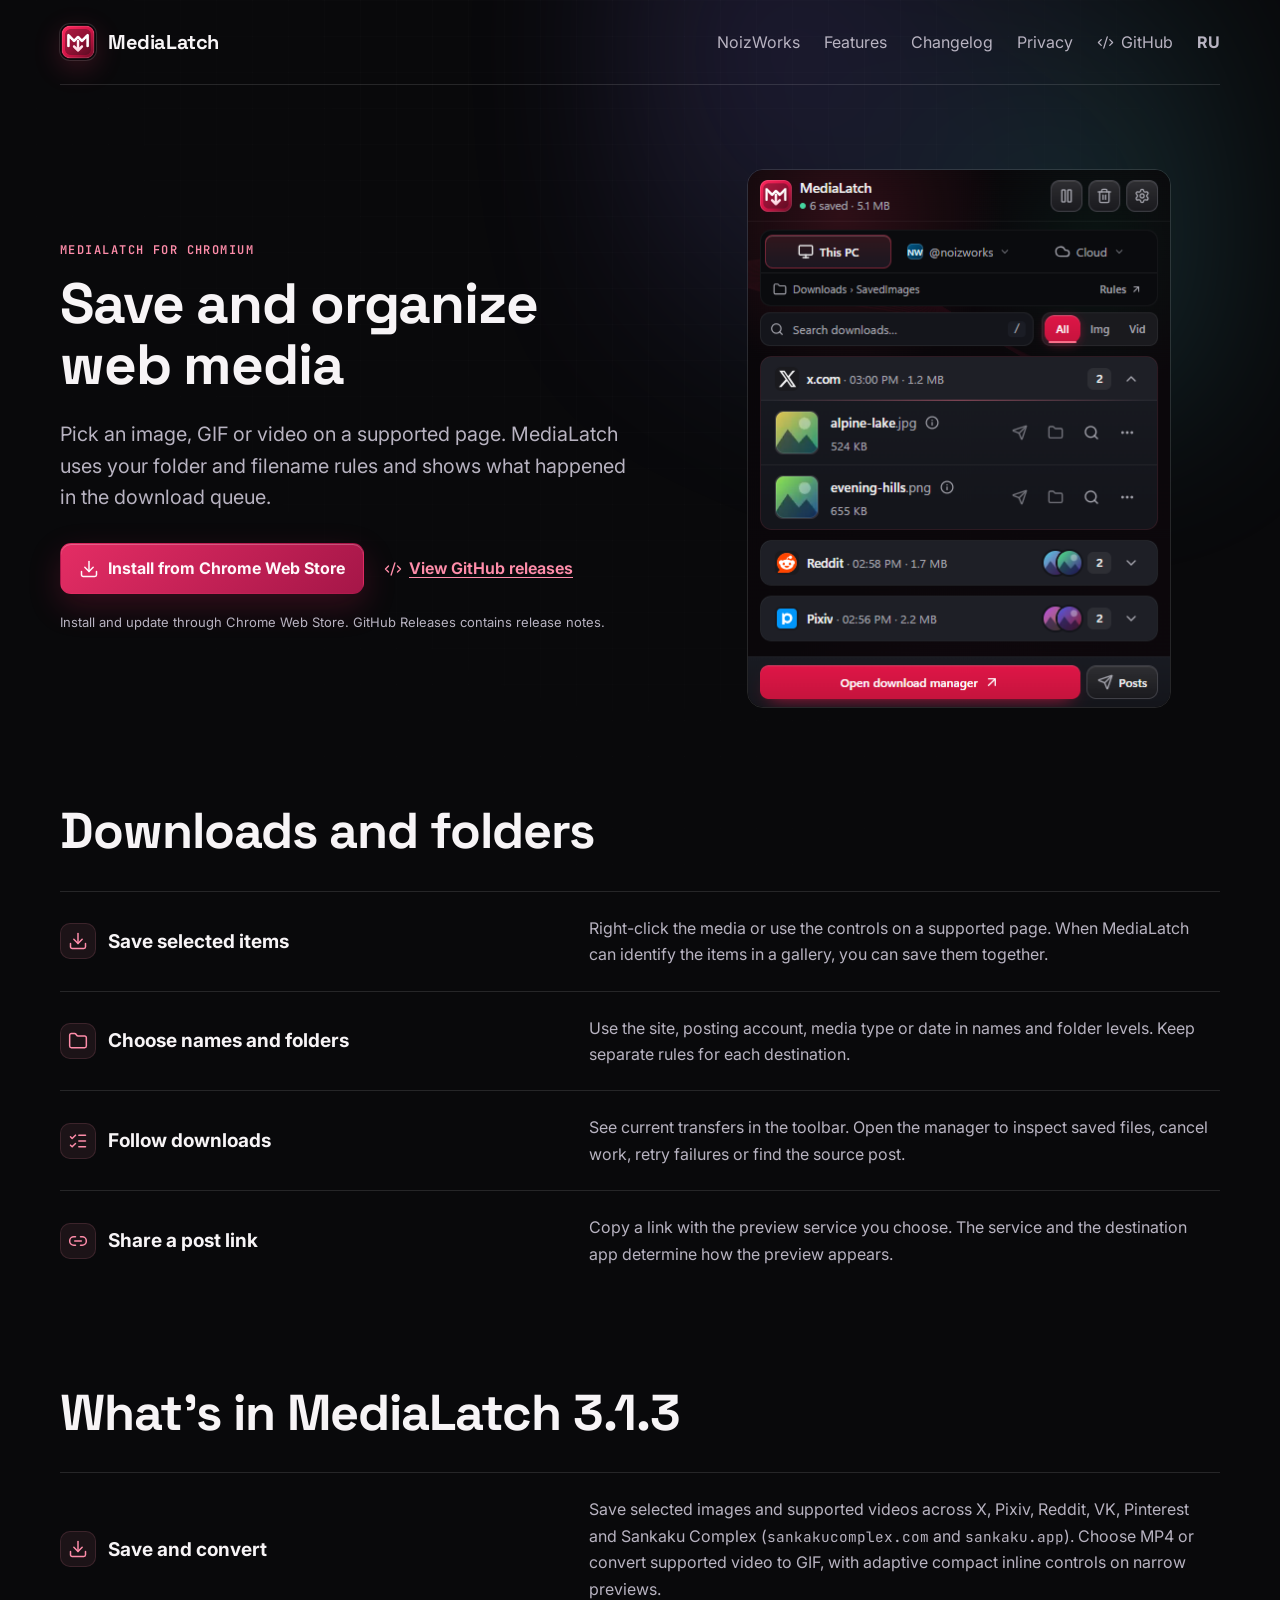
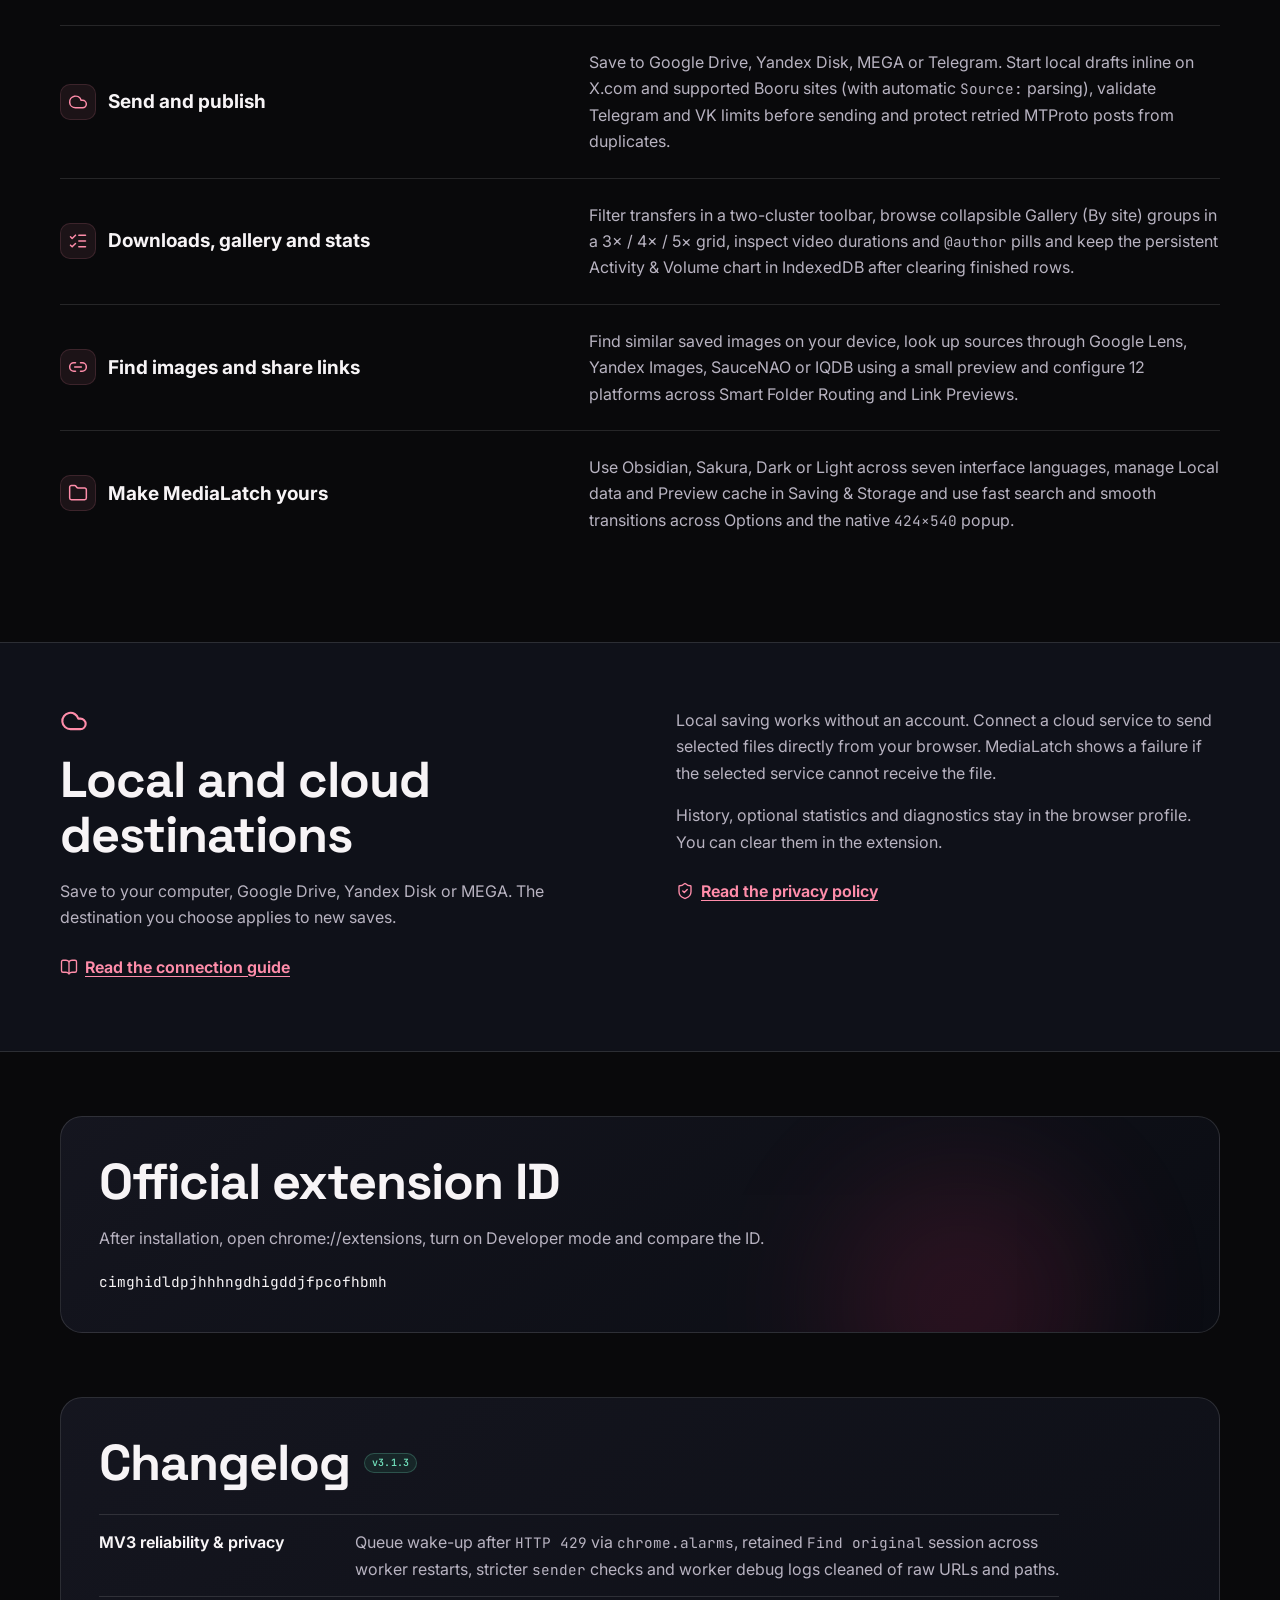
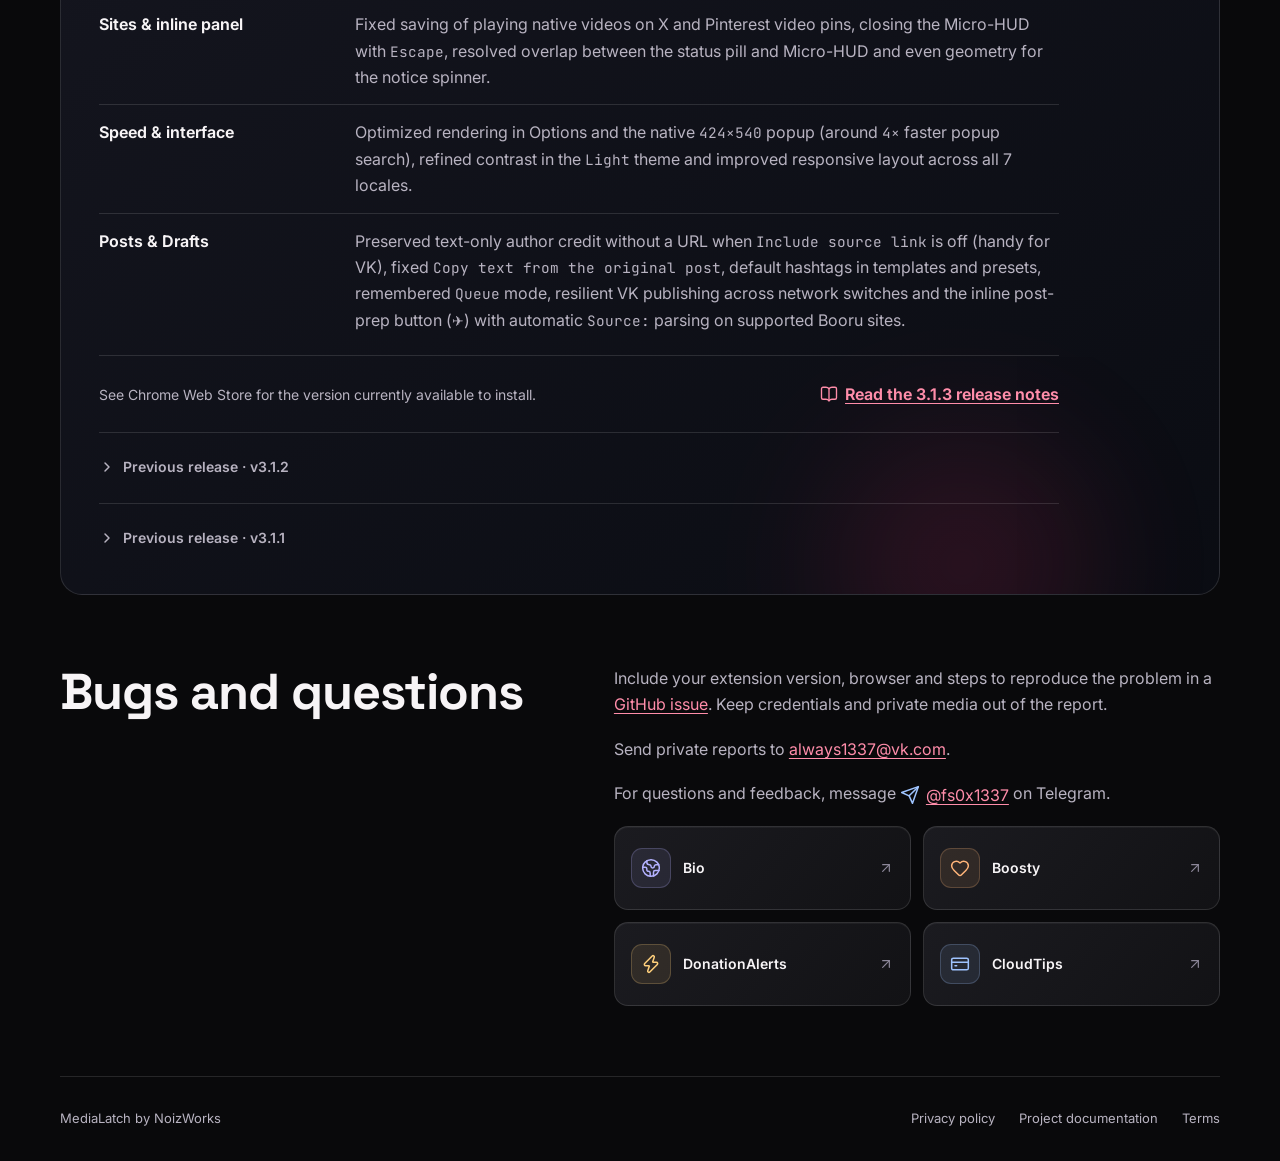
==== commit 3be2890b: "Update EN/RU showcase and changelog for v3.1.3" ====
--- a/medialatch/index.html
+++ b/medialatch/index.html
@@ -8,10 +8,10 @@
   <meta name="color-scheme" content="dark">
   <title>MediaLatch | Save and organize web media</title>
   <link rel="canonical" href="https://noizworks.is-a.dev/medialatch/">
-  <link rel="icon" href="/medialatch/favicon.ico?v=3.1.2" sizes="16x16 32x32 48x48">
-  <link rel="icon" type="image/png" href="/medialatch/favicon-32.png?v=3.1.2" sizes="32x32">
-  <link rel="icon" type="image/svg+xml" href="/medialatch/favicon.svg?v=3.1.2" sizes="any">
-  <link rel="apple-touch-icon" href="/medialatch/apple-touch-icon.png?v=3.1.2" sizes="180x180">
+  <link rel="icon" href="/medialatch/favicon.ico?v=3.1.3" sizes="16x16 32x32 48x48">
+  <link rel="icon" type="image/png" href="/medialatch/favicon-32.png?v=3.1.3" sizes="32x32">
+  <link rel="icon" type="image/svg+xml" href="/medialatch/favicon.svg?v=3.1.3" sizes="any">
+  <link rel="apple-touch-icon" href="/medialatch/apple-touch-icon.png?v=3.1.3" sizes="180x180">
   <link rel="manifest" href="/medialatch/site.webmanifest">
   <link rel="preconnect" href="https://fonts.googleapis.com">
   <link rel="preconnect" href="https://fonts.gstatic.com" crossorigin>
@@ -55,7 +55,7 @@
         <div><dt><span class="feature-icon"><svg class="icon" width="20" height="20" aria-hidden="true" focusable="false"><use href="../assets/ui-icons.svg#nw-link"></use></svg></span><span>Share a post link</span></dt><dd>Copy a link with the preview service you choose. The service and the destination app determine how the preview appears.</dd></div>
       </dl>
     </section>
-    <section class="container features" aria-labelledby="features-312"><h2 id="features-312">What’s in MediaLatch 3.1.2</h2><dl class="feature-list"><div><dt><span class="feature-icon"><svg class="icon" width="20" height="20" aria-hidden="true" focusable="false"><use href="../assets/ui-icons.svg#nw-download"></use></svg></span><span>Save and convert</span></dt><dd>Save selected images and supported videos across X, Pixiv, Reddit, VK, Pinterest and Sankaku Complex (<code>sankakucomplex.com</code> and <code>sankaku.app</code>). Choose MP4 or convert supported video to GIF, with adaptive compact inline controls on narrow previews.</dd></div><div><dt><span class="feature-icon"><svg class="icon" width="20" height="20" aria-hidden="true" focusable="false"><use href="../assets/ui-icons.svg#nw-cloud"></use></svg></span><span>Send and publish</span></dt><dd>Save to Google Drive, Yandex Disk, MEGA or Telegram. Start local drafts inline on X.com in a translucent Prepare post modal, validate Telegram and VK limits before sending and protect retried MTProto posts from duplicates.</dd></div><div><dt><span class="feature-icon"><svg class="icon" width="20" height="20" aria-hidden="true" focusable="false"><use href="../assets/ui-icons.svg#nw-queue"></use></svg></span><span>Downloads, gallery and stats</span></dt><dd>Filter transfers in a two-cluster toolbar, browse collapsible Gallery (By site) groups in a 3× / 4× / 5× grid, inspect video durations and <code>@author</code> pills and keep the persistent Activity &amp; Volume chart in IndexedDB after clearing finished rows.</dd></div><div><dt><span class="feature-icon"><svg class="icon" width="20" height="20" aria-hidden="true" focusable="false"><use href="../assets/ui-icons.svg#nw-link"></use></svg></span><span>Find images and share links</span></dt><dd>Find similar saved images on your device, look up sources through SauceNAO or IQDB using a small preview and configure 12 platforms across Smart Folder Routing and Link Previews.</dd></div><div><dt><span class="feature-icon"><svg class="icon" width="20" height="20" aria-hidden="true" focusable="false"><use href="../assets/ui-icons.svg#nw-folder"></use></svg></span><span>Make MediaLatch yours</span></dt><dd>Use Obsidian, Sakura, Dark or Light across seven interface languages, manage Local data and Preview cache in Saving &amp; Storage and control Interface animations explicitly for smooth 120 FPS popup transitions.</dd></div></dl></section>
+    <section class="container features" aria-labelledby="features-313"><h2 id="features-313">What’s in MediaLatch 3.1.3</h2><dl class="feature-list"><div><dt><span class="feature-icon"><svg class="icon" width="20" height="20" aria-hidden="true" focusable="false"><use href="../assets/ui-icons.svg#nw-download"></use></svg></span><span>Save and convert</span></dt><dd>Save selected images and supported videos across X, Pixiv, Reddit, VK, Pinterest and Sankaku Complex (<code>sankakucomplex.com</code> and <code>sankaku.app</code>). Choose MP4 or convert supported video to GIF, with adaptive compact inline controls on narrow previews.</dd></div><div><dt><span class="feature-icon"><svg class="icon" width="20" height="20" aria-hidden="true" focusable="false"><use href="../assets/ui-icons.svg#nw-cloud"></use></svg></span><span>Send and publish</span></dt><dd>Save to Google Drive, Yandex Disk, MEGA or Telegram. Start local drafts inline on X.com and supported Booru sites (with automatic <code>Source:</code> parsing), validate Telegram and VK limits before sending and protect retried MTProto posts from duplicates.</dd></div><div><dt><span class="feature-icon"><svg class="icon" width="20" height="20" aria-hidden="true" focusable="false"><use href="../assets/ui-icons.svg#nw-queue"></use></svg></span><span>Downloads, gallery and stats</span></dt><dd>Filter transfers in a two-cluster toolbar, browse collapsible Gallery (By site) groups in a 3× / 4× / 5× grid, inspect video durations and <code>@author</code> pills and keep the persistent Activity &amp; Volume chart in IndexedDB after clearing finished rows.</dd></div><div><dt><span class="feature-icon"><svg class="icon" width="20" height="20" aria-hidden="true" focusable="false"><use href="../assets/ui-icons.svg#nw-link"></use></svg></span><span>Find images and share links</span></dt><dd>Find similar saved images on your device, look up sources through Google Lens, Yandex Images, SauceNAO or IQDB using a small preview and configure 12 platforms across Smart Folder Routing and Link Previews.</dd></div><div><dt><span class="feature-icon"><svg class="icon" width="20" height="20" aria-hidden="true" focusable="false"><use href="../assets/ui-icons.svg#nw-folder"></use></svg></span><span>Make MediaLatch yours</span></dt><dd>Use Obsidian, Sakura, Dark or Light across seven interface languages, manage Local data and Preview cache in Saving &amp; Storage and use fast search and smooth transitions across Options and the native <code>424×540</code> popup.</dd></div></dl></section>
     <section class="cloud-band" aria-labelledby="cloud-title"><div class="container cloud-layout">
       <div><h2 id="cloud-title"><svg class="icon section-icon" width="20" height="20" aria-hidden="true" focusable="false"><use href="../assets/ui-icons.svg#nw-cloud"></use></svg>Local and cloud destinations</h2><p>Save to your computer, Google Drive, Yandex Disk or MEGA. The destination you choose applies to new saves.</p><a class="text-link" href="https://github.com/NoizWorks/MediaLatch/blob/main/docs/CLOUD.md"><svg class="icon" width="20" height="20" aria-hidden="true" focusable="false"><use href="../assets/ui-icons.svg#nw-docs"></use></svg><span>Read the connection guide</span></a></div>
       <div class="cloud-copy"><p>Local saving works without an account. Connect a cloud service to send selected files directly from your browser. MediaLatch shows a failure if the selected service cannot receive the file.</p><p>History, optional statistics and diagnostics stay in the browser profile. You can clear them in the extension.</p><a class="text-link" href="../privacy.html#cloud"><svg class="icon" width="20" height="20" aria-hidden="true" focusable="false"><use href="../assets/ui-icons.svg#nw-shield"></use></svg><span>Read the privacy policy</span></a></div>
@@ -63,14 +63,21 @@
     <section class="container development" aria-labelledby="official-id"><div class="development-copy"><h2 id="official-id">Official extension ID</h2><p>After installation, open chrome://extensions, turn on Developer mode and compare the ID.</p><code class="extension-id">cimghidldpjhhhngdhigddjfpcofhbmh</code></div></section>
     <section class="container development" id="changelog" aria-labelledby="development-title">
       <div class="development-copy changelog-copy">
-        <div class="changelog-head"><h2 id="development-title">Changelog</h2><span class="policy-badge stable">v3.1.2</span></div>
+        <div class="changelog-head"><h2 id="development-title">Changelog</h2><span class="policy-badge stable">v3.1.3</span></div>
         <ul class="changelog-list">
-          <li><strong class="changelog-group">Inline controls &amp; sites</strong><span>Instant Micro-HUD tooltips on hover/focus; monolithic <code>2×2</code> cloud dock with aligned center dividers and a paired <code>Quick Post</code> button; unified batch counter <code>⧉ N</code> (up to <code>99+</code>), semantic PC vs cloud highlights and tactile GPU feedback; resilient universal X (Twitter) video/GIF/quote detector over new player overlays; Sankaku Complex (<code>chan</code>, <code>www</code>, <code>sankaku.app</code>) and <code>generic.inline</code> fixes with a compact <code>85&#8288;–&#8288;120px</code> dock; in-page toast animations from the first notification.</span></li>
-          <li><strong class="changelog-group">Posts, Drafts &amp; VK</strong><span>Default non-expiring <code>Sferum</code> preset (plus fallback <code>vk.com</code> and <code>My application</code> PKCE); one-click <code>Reconnect VK &amp; retry</code> in the composer without losing draft text or media; updated <code>Attached media</code> list preventing long-filename overflow; unified Telegram/VK limit validator and inline X <code>Prepare post</code> modal.</span></li>
-          <li><strong class="changelog-group">Downloads, Overview &amp; Storage</strong><span>Redesigned <code>Downloads</code> with GPU motion, collapsible <code>SiteGroup</code> / <code>Collapse all</code> and a <code>3× / 4× / 5×</code> gallery; persistent <code>Activity &amp; Volume</code> chart in IndexedDB; restored <code>Clear statistics</code> in the <code>Overview &amp; Stats</code> header; zero-shift (<code>0px</code>) <code>Recording is off</code> status; <code>Local data and backups</code> moved beneath <code>Setup guide</code> in <code>Storage</code>.</span></li>
-          <li><strong class="changelog-group">120 FPS, A11y &amp; stability</strong><span>Stabilized native <code>424×540</code> popup (<code>0</code> forced reflows, p95 <code>6.2 ms</code> idle at 4× CPU slowdown), single-line <code>Drive</code> storage bar, GPU <code>&lt;details&gt;</code> disclosures, unified <code>HelpTip</code> (<code>[?]</code>) with full accessible names, and deduplicated contextual errors across every UI section.</span></li>
+          <li><strong class="changelog-group">MV3 reliability &amp; privacy</strong><span>Queue wake-up after <code>HTTP 429</code> via <code>chrome.alarms</code>, retained <code>Find original</code> session across worker restarts, stricter <code>sender</code> checks and worker debug logs cleaned of raw URLs and paths.</span></li>
+          <li><strong class="changelog-group">Sites &amp; inline panel</strong><span>Fixed saving of playing native videos on X and Pinterest video pins, closing the Micro-HUD with <code>Escape</code>, resolved overlap between the status pill and Micro-HUD and even geometry for the notice spinner.</span></li>
+          <li><strong class="changelog-group">Speed &amp; interface</strong><span>Optimized rendering in Options and the native <code>424×540</code> popup (around <code>4×</code> faster popup search), refined contrast in the <code>Light</code> theme and improved responsive layout across all 7 locales.</span></li>
+          <li><strong class="changelog-group">Posts &amp; Drafts</strong><span>Preserved text-only author credit without a URL when <code>Include source link</code> is off (handy for VK), fixed <code>Copy text from the original post</code>, default hashtags in templates and presets, remembered <code>Queue</code> mode, resilient VK publishing across network switches and the inline post-prep button (<code>✈</code>) with automatic <code>Source:</code> parsing on supported Booru sites.</span></li>
         </ul>
-        <div class="changelog-footer"><p>See Chrome Web Store for the version currently available to install.</p><a class="text-link" href="https://github.com/NoizWorks/MediaLatch/releases/tag/v3.1.2"><svg class="icon" width="20" height="20" aria-hidden="true" focusable="false"><use href="../assets/ui-icons.svg#nw-docs"></use></svg><span>Read the 3.1.2 release notes</span></a></div>
+        <div class="changelog-footer"><p>See Chrome Web Store for the version currently available to install.</p><a class="text-link" href="https://github.com/NoizWorks/MediaLatch/releases/tag/v3.1.3"><svg class="icon" width="20" height="20" aria-hidden="true" focusable="false"><use href="../assets/ui-icons.svg#nw-docs"></use></svg><span>Read the 3.1.3 release notes</span></a></div>
+        <details class="changelog-archive">
+          <summary>Previous release · v3.1.2</summary>
+          <div class="changelog-archive-body">
+            <p>3.1.2 added instant Micro-HUD tooltips, a <code>2×2</code> cloud dock with <code>Quick Post</code>, resilient X video/GIF/quote detection, Sankaku Complex fixes, the <code>Sferum</code> VK preset with <code>Reconnect VK &amp; retry</code>, a redesigned <code>Downloads</code> gallery (<code>3× / 4× / 5×</code>), persistent <code>Activity &amp; Volume</code> chart in IndexedDB and stabilized 120 FPS rendering in the native <code>424×540</code> popup.</p>
+            <a class="text-link" href="https://github.com/NoizWorks/MediaLatch/releases/tag/v3.1.2"><svg class="icon" width="20" height="20" aria-hidden="true" focusable="false"><use href="../assets/ui-icons.svg#nw-docs"></use></svg><span>Read the 3.1.2 release notes</span></a>
+          </div>
+        </details>
         <details class="changelog-archive">
           <summary>Previous release · v3.1.1</summary>
           <div class="changelog-archive-body">
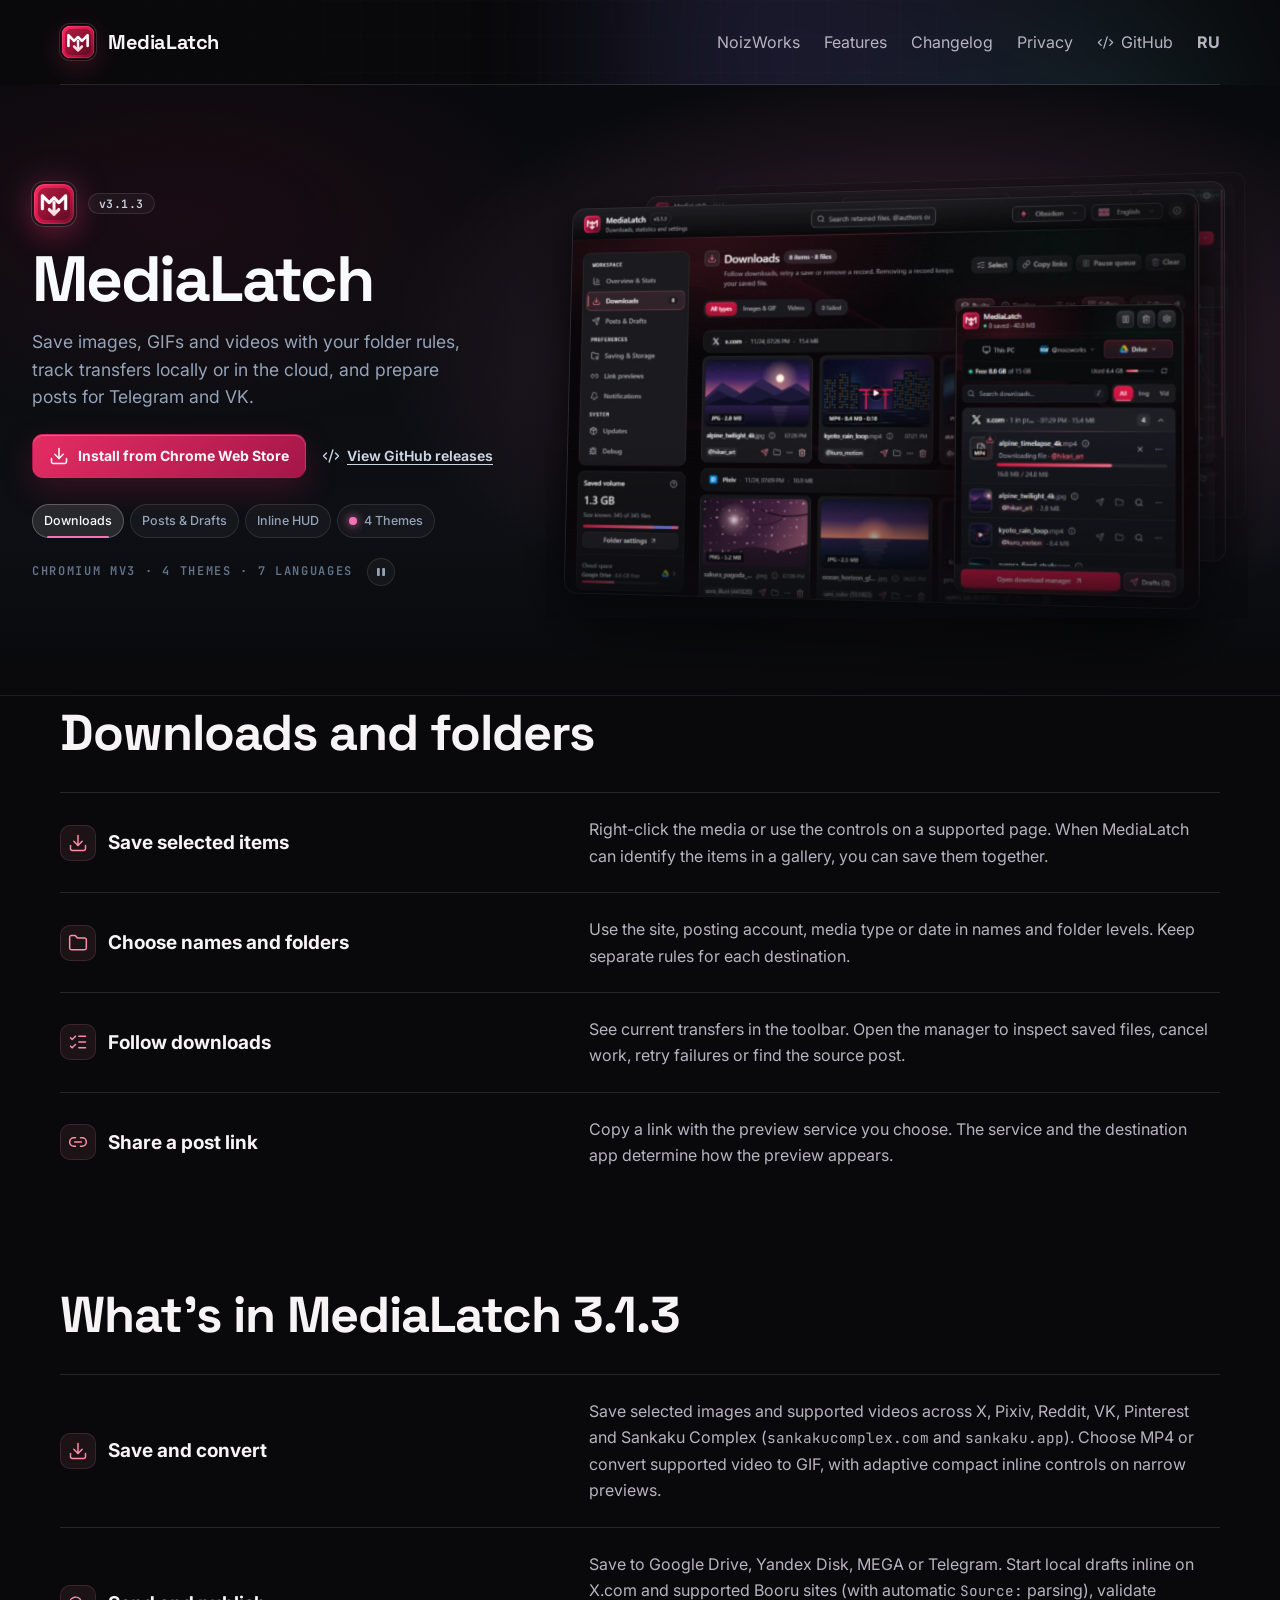
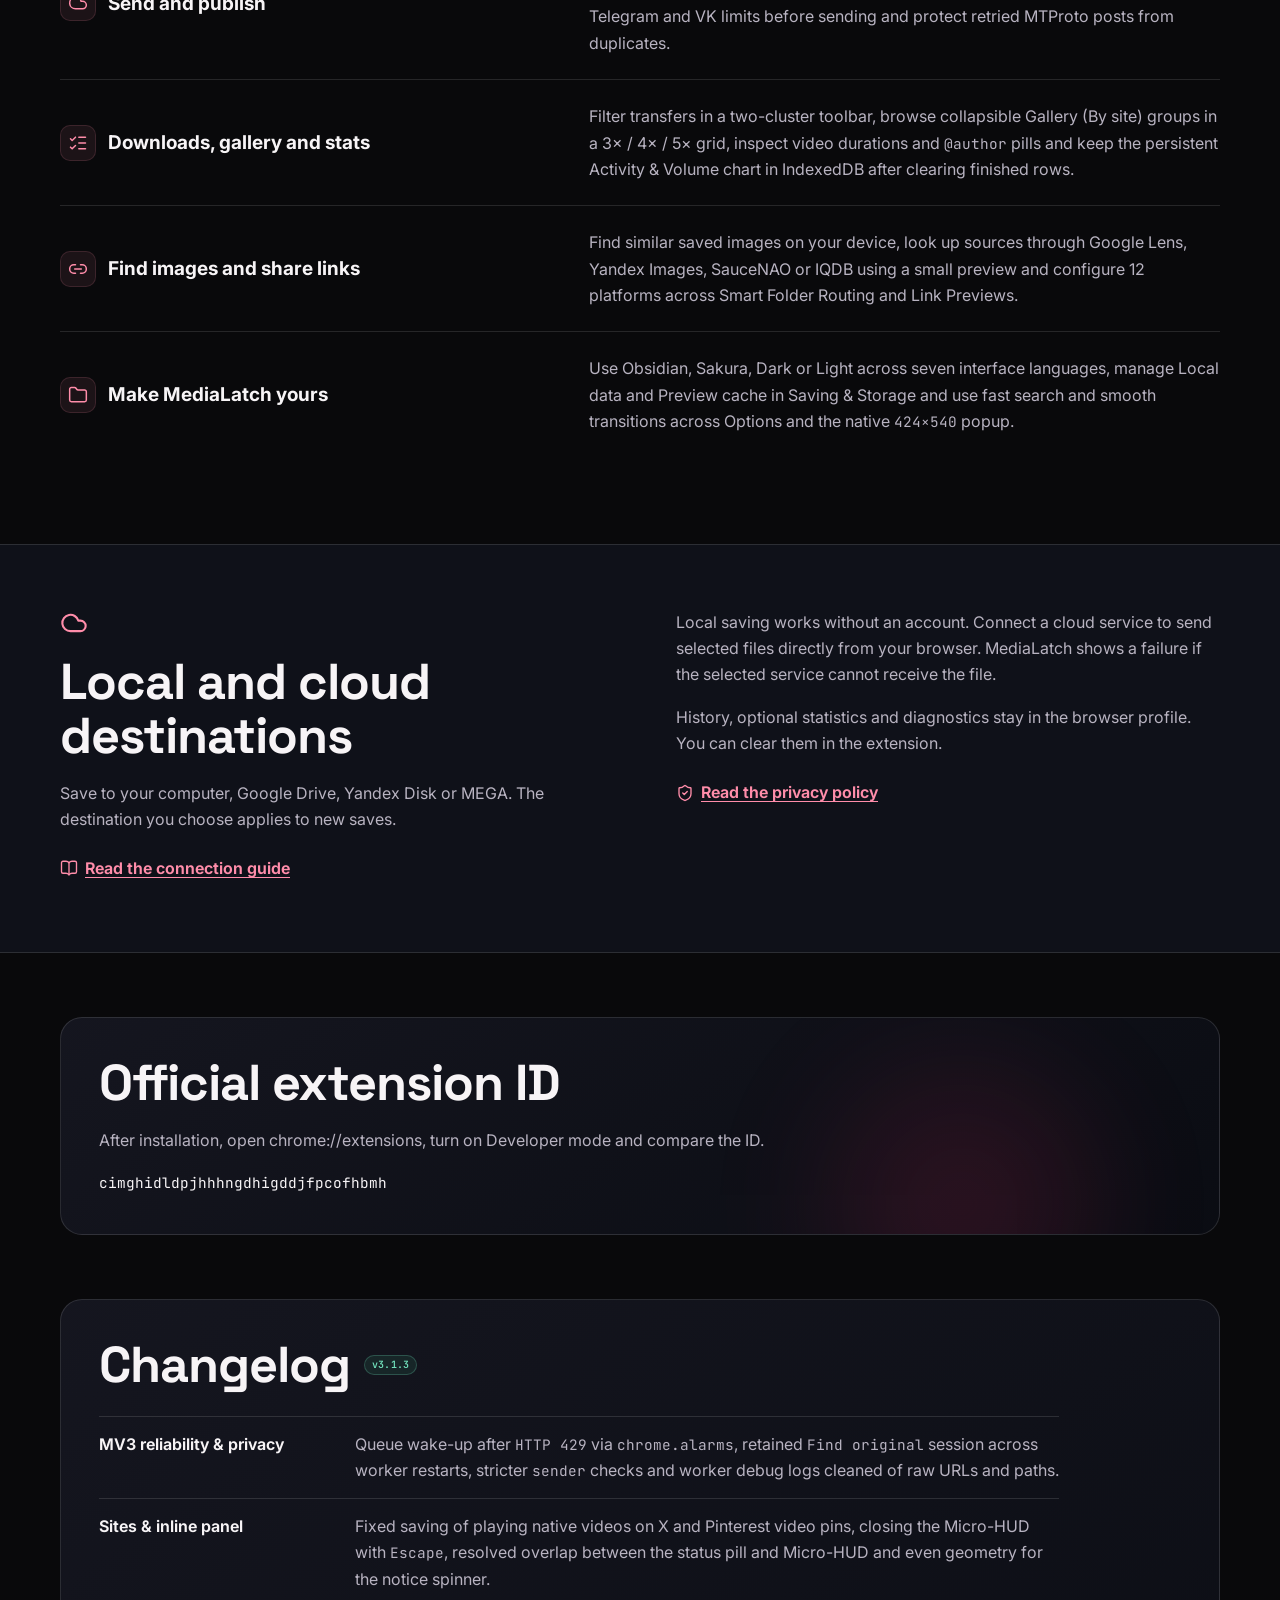
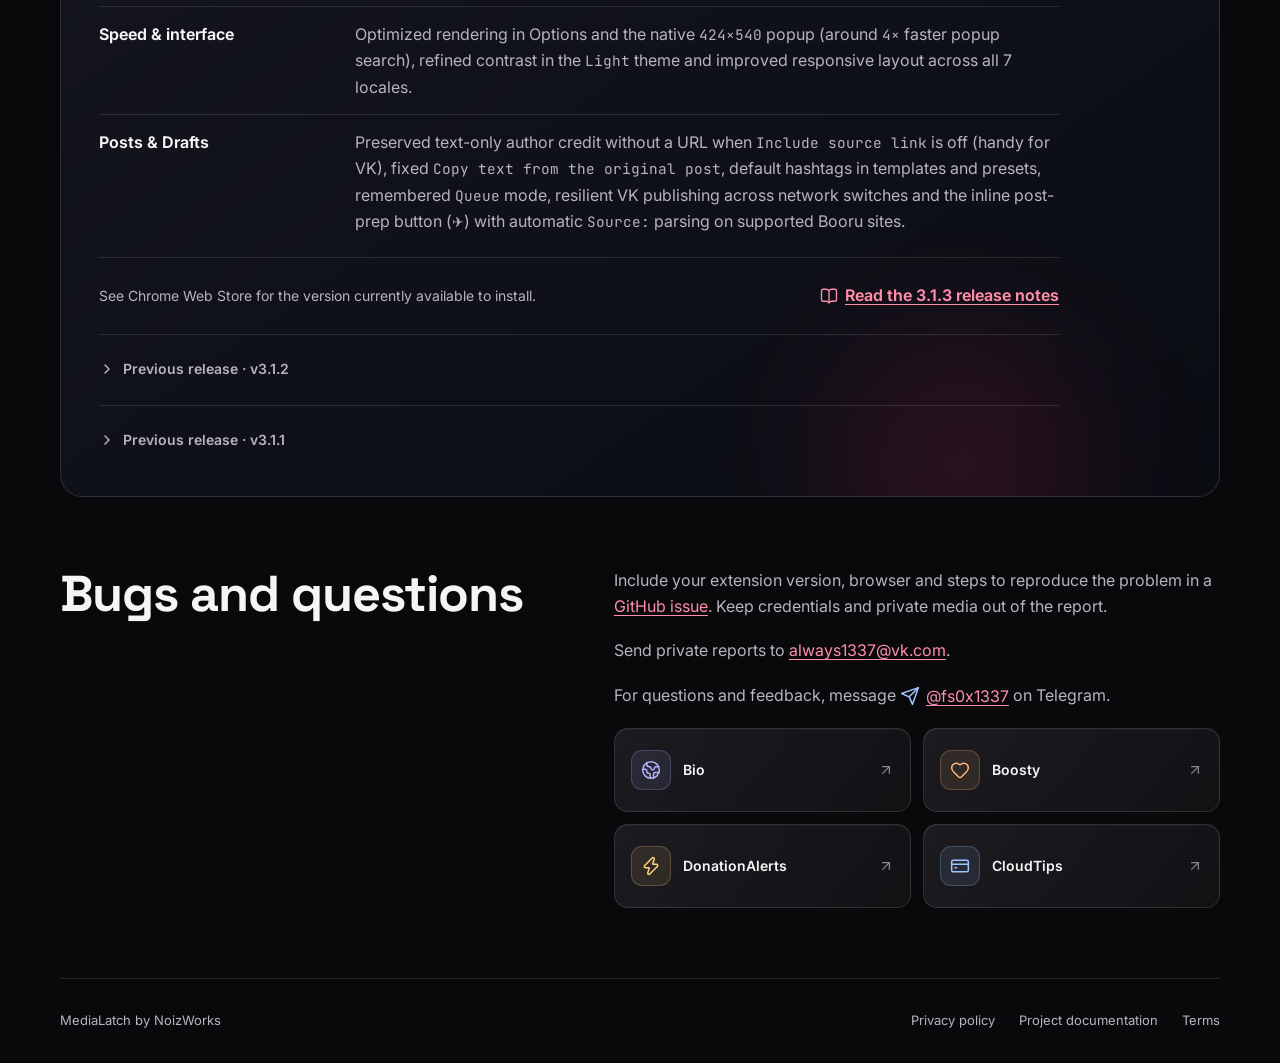
==== commit 4060985a: "Add Graphite 3D Hero showcase, 2x UI captures, animated WebP and OG banner" ====
--- a/medialatch/index.html
+++ b/medialatch/index.html
@@ -24,8 +24,10 @@
   <meta property="og:title" content="MediaLatch for Chromium">
   <meta property="og:description" content="Save selected media, choose a destination and prepare posts for Telegram or VK.">
   <meta property="og:url" content="https://noizworks.is-a.dev/medialatch/">
-  <meta property="og:image" content="https://noizworks.is-a.dev/assets/medialatch-share.jpg">
+  <meta property="og:image" content="https://noizworks.is-a.dev/medialatch/assets/og-banner.png">
   <meta name="twitter:card" content="summary_large_image">
+  <meta name="twitter:image" content="https://noizworks.is-a.dev/medialatch/assets/og-banner.png">
+  <script src="hero.js" defer></script>
 </head>
 <body>
   <a class="skip" href="#main">Skip to content</a>
@@ -34,17 +36,56 @@
     <nav aria-label="Main navigation"><a href="../">NoizWorks</a><a href="#features-title">Features</a><a href="#changelog">Changelog</a><a href="../privacy.html">Privacy</a><a href="https://github.com/NoizWorks/MediaLatch"><svg class="icon" width="20" height="20" aria-hidden="true" focusable="false"><use href="../assets/ui-icons.svg#nw-code"></use></svg>GitHub</a><a class="language-link" href="/ru/medialatch/" lang="ru" hreflang="ru">RU</a></nav>
   </header>
   <main id="main">
-    <section class="container hero" aria-labelledby="hero-title">
-      <div>
-        <p class="eyebrow">MediaLatch for Chromium</p>
-        <h1 id="hero-title">Save and organize web media</h1>
-        <p class="lead">Pick an image, GIF or video on a supported page. MediaLatch uses your folder and filename rules and shows what happened in the download queue.</p>
-        <div class="actions"><a class="button primary" href="https://chromewebstore.google.com/detail/medialatch/cimghidldpjhhhngdhigddjfpcofhbmh"><svg class="icon" width="20" height="20" aria-hidden="true" focusable="false"><use href="../assets/ui-icons.svg#nw-download"></use></svg><span>Install from Chrome Web Store</span></a><a class="text-link" href="https://github.com/NoizWorks/MediaLatch/releases"><svg class="icon" width="20" height="20" aria-hidden="true" focusable="false"><use href="../assets/ui-icons.svg#nw-code"></use></svg><span>View GitHub releases</span></a></div>
-        <p class="release-note">Install and update through Chrome Web Store. GitHub Releases contains release notes.</p>
+    <section class="graphite-hero" data-graphite-hero data-active-slide="0" data-theme-step="0" aria-labelledby="hero-title">
+      <div class="graphite-hero-inner">
+        <div class="graphite-copy">
+          <div class="graphite-mark-row">
+            <span class="graphite-mark"><img src="../assets/medialatch.png" width="44" height="44" alt=""></span>
+            <span class="graphite-version">v3.1.3</span>
+          </div>
+          <h1 id="hero-title">MediaLatch</h1>
+          <p class="graphite-subtitle">Save images, GIFs and videos with your folder rules, track transfers locally or in the cloud, and prepare posts for Telegram and VK.</p>
+          <div class="graphite-actions">
+            <a class="button primary" href="https://chromewebstore.google.com/detail/medialatch/cimghidldpjhhhngdhigddjfpcofhbmh"><svg class="icon" width="20" height="20" aria-hidden="true" focusable="false"><use href="../assets/ui-icons.svg#nw-download"></use></svg><span>Install from Chrome Web Store</span></a>
+            <a class="text-link" href="https://github.com/NoizWorks/MediaLatch/releases"><svg class="icon" width="20" height="20" aria-hidden="true" focusable="false"><use href="../assets/ui-icons.svg#nw-code"></use></svg><span>View GitHub releases</span></a>
+          </div>
+          <div class="graphite-pills-wrap">
+            <div class="graphite-pills" role="tablist" aria-label="MediaLatch interface views">
+              <button type="button" class="graphite-pill" role="tab" id="hero-tab-downloads" aria-selected="true" tabindex="0">Downloads</button>
+              <button type="button" class="graphite-pill" role="tab" id="hero-tab-posts" aria-selected="false" tabindex="-1">Posts &amp; Drafts</button>
+              <button type="button" class="graphite-pill" role="tab" id="hero-tab-inline" aria-selected="false" tabindex="-1">Inline HUD</button>
+              <button type="button" class="graphite-pill" role="tab" id="hero-tab-themes" aria-selected="false" tabindex="-1"><span class="graphite-theme-dot" aria-hidden="true"></span><span>4 Themes</span></button>
+            </div>
+          </div>
+          <div class="graphite-footer-row">
+            <p class="graphite-kicker">CHROMIUM MV3 · 4 THEMES · 7 LANGUAGES</p>
+            <button type="button" class="graphite-motion-toggle" data-hero-pause data-state="playing" data-label-pause="Pause showcase rotation" data-label-play="Resume showcase rotation" aria-label="Pause showcase rotation" title="Pause showcase rotation">
+              <svg class="icon-pause" width="12" height="12" viewBox="0 0 12 12" fill="currentColor" aria-hidden="true"><rect x="2" y="2" width="2.8" height="8" rx="0.8"></rect><rect x="7.2" y="2" width="2.8" height="8" rx="0.8"></rect></svg>
+              <svg class="icon-play" width="12" height="12" viewBox="0 0 12 12" fill="currentColor" aria-hidden="true"><path d="M3 2.2v7.6L9.8 6 3 2.2z"></path></svg>
+            </button>
+          </div>
+        </div>
+        <div class="graphite-stage-wrap">
+          <div class="graphite-stage">
+            <div class="graphite-deck">
+              <figure class="graphite-window" role="tabpanel" aria-labelledby="hero-tab-downloads" data-pos="0">
+                <img src="assets/hero-downloads.webp" width="1600" height="1000" fetchpriority="high" decoding="async" alt="MediaLatch Downloads gallery grouped by site alongside the native 424 by 540 toolbar popup with Google Drive capacity and transfer progress">
+              </figure>
+              <figure class="graphite-window" role="tabpanel" aria-labelledby="hero-tab-posts" data-pos="1" aria-hidden="true">
+                <img src="assets/hero-posts.webp" width="1600" height="1000" fetchpriority="low" decoding="async" alt="MediaLatch Posts and Drafts three-column studio showing local drafts, composer with author credits and hashtags, and live Telegram preview with attached media">
+              </figure>
+              <figure class="graphite-window" role="tabpanel" aria-labelledby="hero-tab-inline" data-pos="2" aria-hidden="true" inert>
+                <img src="assets/hero-inline.webp" width="1600" height="1000" fetchpriority="low" decoding="async" alt="MediaLatch 2 by 2 inline save dock with MP4, GIF, cloud and Quick Post buttons, Micro-HUD pill, Find original search and Overview statistics chart">
+              </figure>
+              <figure class="graphite-window" role="tabpanel" aria-labelledby="hero-tab-themes" data-pos="3" aria-hidden="true" inert>
+                <img src="assets/hero-themes.webp" width="1600" height="1000" fetchpriority="low" decoding="async" alt="Four MediaLatch interface themes side by side: Obsidian, Sakura, Dark and Light">
+                <span class="graphite-theme-ring" data-theme-ring data-quad="0" aria-hidden="true"></span>
+              </figure>
+            </div>
+          </div>
+          <div class="graphite-stage-vignette" aria-hidden="true"></div>
+        </div>
       </div>
-      <figure class="product-shot">
-        <img src="../assets/medialatch-popup.png" width="424" height="540" fetchpriority="high" alt="MediaLatch toolbar popup with destination buttons, search and grouped downloads">
-      </figure>
     </section>
     <section class="container features" aria-labelledby="features-title">
       <h2 id="features-title">Downloads and folders</h2>
--- a/site.css
+++ b/site.css
@@ -100,6 +100,340 @@
 
 .hero { display: grid; grid-template-columns: minmax(0, 1.05fr) minmax(0, .95fr); align-items: center; gap: 62px; padding-block: 84px 86px; }
 .hero h1 { max-width: 16ch; font-size: clamp(2.1rem, 1.15rem + 3vw, 4.35rem); }
+
+/* Graphite-inspired 3D interactive showcase Hero */
+.graphite-hero {
+  --hero-theme-color: #818cf8;
+  --hero-accent-glow: rgba(129, 140, 248, 0.22);
+  position: relative;
+  overflow: clip;
+  background:
+    radial-gradient(ellipse 66% 74% at 72% 44%, var(--hero-accent-glow), transparent 64%),
+    radial-gradient(ellipse 46% 52% at 14% 22%, rgba(223, 22, 71, 0.08), transparent 65%),
+    linear-gradient(180deg, #090a0d 0%, #0d0f14 74%, #09090b 100%);
+  border-bottom: 1px solid rgba(255, 255, 255, 0.075);
+}
+.graphite-hero-inner {
+  width: min(1240px, calc(100% - 64px));
+  margin-inline: auto;
+  display: grid;
+  grid-template-columns: minmax(0, 40fr) minmax(0, 60fr);
+  align-items: center;
+  gap: clamp(28px, 3.6vw, 56px);
+  padding-block: clamp(44px, 5vw, 76px) clamp(54px, 6vw, 88px);
+}
+.graphite-copy {
+  position: relative;
+  z-index: 2;
+  min-width: 0;
+  display: flex;
+  flex-direction: column;
+  align-items: flex-start;
+}
+.graphite-mark-row {
+  display: inline-flex;
+  align-items: center;
+  gap: 12px;
+}
+.graphite-mark {
+  display: inline-grid;
+  place-items: center;
+  width: 44px;
+  height: 44px;
+  border-radius: 12px;
+  background: rgba(255, 255, 255, 0.04);
+  box-shadow:
+    0 0 0 1px rgba(255, 255, 255, 0.14),
+    0 12px 28px rgba(223, 22, 71, 0.24),
+    0 0 36px var(--hero-accent-glow);
+}
+.graphite-mark img {
+  display: block;
+  width: 44px;
+  height: 44px;
+  border-radius: 12px;
+}
+.graphite-version {
+  display: inline-flex;
+  align-items: center;
+  padding: 4px 10px;
+  border-radius: 999px;
+  border: 1px solid rgba(255, 255, 255, 0.11);
+  background: rgba(255, 255, 255, 0.04);
+  color: #cbd5e1;
+  font: 600 11.5px/1 var(--mono);
+  letter-spacing: 0.04em;
+}
+.graphite-hero h1 {
+  margin: 20px 0 0;
+  font-family: var(--display);
+  font-size: clamp(2.75rem, 5vw, 4.25rem);
+  font-weight: 700;
+  letter-spacing: -0.035em;
+  line-height: 1.04;
+  color: #f8fafc;
+}
+.graphite-subtitle {
+  margin: 16px 0 24px;
+  max-width: 40ch;
+  color: #94a3b8;
+  font-size: clamp(0.98rem, 0.92rem + 0.26vw, 1.1rem);
+  line-height: 1.56;
+}
+.graphite-actions {
+  display: flex;
+  flex-wrap: wrap;
+  align-items: center;
+  gap: 10px 16px;
+}
+.graphite-actions .button {
+  min-height: 42px;
+  padding: 9px 16px;
+  font-size: 14px;
+}
+.graphite-actions .text-link {
+  font-size: 14px;
+  color: #cbd5e1;
+}
+.graphite-actions .text-link:hover {
+  color: #f8fafc;
+}
+.graphite-pills-wrap {
+  width: 100%;
+  margin-top: 26px;
+}
+.graphite-pills {
+  display: flex;
+  flex-wrap: nowrap;
+  align-items: center;
+  gap: 6px;
+  max-width: 100%;
+  overflow-x: auto;
+  overscroll-behavior-x: contain;
+  scrollbar-width: none;
+  scroll-snap-type: inline proximity;
+  padding: 4px 2px 6px;
+  margin: -4px -2px -6px;
+}
+.graphite-pills::-webkit-scrollbar {
+  display: none;
+}
+.graphite-pill {
+  position: relative;
+  flex: none;
+  scroll-snap-align: start;
+  display: inline-flex;
+  align-items: center;
+  gap: 7px;
+  min-height: 34px;
+  padding: 6px 11px;
+  border-radius: 999px;
+  border: 1px solid rgba(255, 255, 255, 0.10);
+  background: rgba(255, 255, 255, 0.035);
+  color: #94a3b8;
+  font: 500 12.5px/1.2 var(--font);
+  white-space: nowrap;
+  cursor: pointer;
+  transition: color 160ms ease, background-color 160ms ease, border-color 160ms ease;
+}
+.graphite-pill:hover {
+  color: #e2e8f0;
+  background: rgba(255, 255, 255, 0.07);
+  border-color: rgba(255, 255, 255, 0.16);
+}
+.graphite-pill[aria-selected="true"] {
+  color: #f8fafc;
+  background: rgba(255, 255, 255, 0.11);
+  border-color: rgba(255, 255, 255, 0.24);
+}
+.graphite-pill[aria-selected="true"]::after {
+  content: "";
+  position: absolute;
+  inset: auto 14px -1px;
+  border-block-end: 2px solid var(--hero-theme-color, #818cf8);
+  border-radius: 999px;
+}
+.graphite-theme-dot {
+  width: 8px;
+  height: 8px;
+  border-radius: 50%;
+  flex: none;
+  background-color: var(--hero-theme-color, #818cf8);
+  box-shadow: 0 0 10px var(--hero-theme-color, #818cf8);
+}
+.graphite-footer-row {
+  display: flex;
+  flex-wrap: wrap;
+  align-items: center;
+  gap: 10px 14px;
+  margin-top: 20px;
+}
+.graphite-kicker {
+  margin: 0;
+  color: #64748b;
+  font: 600 0.75rem/1.3 var(--mono);
+  letter-spacing: 0.14em;
+  text-transform: uppercase;
+}
+.graphite-motion-toggle {
+  display: inline-grid;
+  place-items: center;
+  width: 28px;
+  height: 28px;
+  padding: 0;
+  border-radius: 999px;
+  border: 1px solid rgba(255, 255, 255, 0.10);
+  background: rgba(255, 255, 255, 0.035);
+  color: #94a3b8;
+  cursor: pointer;
+  transition: color 140ms ease, background-color 140ms ease, border-color 140ms ease;
+}
+.graphite-motion-toggle:hover {
+  color: #f8fafc;
+  background: rgba(255, 255, 255, 0.09);
+  border-color: rgba(255, 255, 255, 0.2);
+}
+.graphite-motion-toggle .icon-play { display: none; }
+.graphite-motion-toggle[data-state="paused"] .icon-pause { display: none; }
+.graphite-motion-toggle[data-state="paused"] .icon-play { display: block; }
+
+.graphite-stage-wrap {
+  position: relative;
+  min-width: 0;
+  padding: 50px 56px 18px 4px;
+}
+.graphite-stage {
+  position: relative;
+  width: 100%;
+  aspect-ratio: 16 / 10;
+  perspective: 1500px;
+  transform-style: preserve-3d;
+}
+.graphite-deck {
+  position: relative;
+  width: 100%;
+  height: 100%;
+  transform-style: preserve-3d;
+  transform: rotateY(-11deg) rotateX(3.5deg);
+}
+.graphite-window {
+  position: absolute;
+  inset: 0;
+  margin: 0;
+  border-radius: 14px;
+  overflow: hidden;
+  border: 1px solid rgba(255, 255, 255, 0.12);
+  background: #0c0d12;
+  box-shadow:
+    0 34px 72px rgba(0, 0, 0, 0.68),
+    0 12px 26px rgba(0, 0, 0, 0.45),
+    inset 0 1px 0 rgba(255, 255, 255, 0.14);
+  transform-origin: 100% 0%;
+  backface-visibility: hidden;
+  will-change: transform, opacity;
+}
+.graphite-window img {
+  display: block;
+  width: 100%;
+  height: 100%;
+  object-fit: cover;
+  object-position: top center;
+}
+.graphite-window[data-pos="0"] {
+  z-index: 4;
+  transform: translate3d(0, 0, 0) scale(1);
+  opacity: 1;
+  pointer-events: auto;
+}
+.graphite-window[data-pos="1"] {
+  z-index: 3;
+  transform: translate3d(26px, -20px, -45px) scale(0.94);
+  opacity: 0.46;
+  border-color: rgba(255, 255, 255, 0.22);
+  pointer-events: auto;
+  cursor: pointer;
+}
+.graphite-window[data-pos="2"] {
+  z-index: 2;
+  transform: translate3d(48px, -38px, -90px) scale(0.88);
+  opacity: 0.20;
+  border-color: rgba(255, 255, 255, 0.20);
+  pointer-events: none;
+}
+.graphite-window[data-pos="3"] {
+  z-index: 1;
+  transform: translate3d(68px, -54px, -130px) scale(0.82);
+  opacity: 0;
+  pointer-events: none;
+}
+.graphite-theme-ring {
+  position: absolute;
+  top: 2.2%;
+  left: 1.4%;
+  width: 48.2%;
+  height: 47.2%;
+  border-radius: 11px;
+  border: 2px solid var(--hero-theme-color, #818cf8);
+  box-shadow: 0 0 24px var(--hero-accent-glow), inset 0 0 16px var(--hero-accent-glow);
+  pointer-events: none;
+  opacity: 0;
+  transform: translate3d(0, 0, 0);
+}
+.graphite-window[data-pos="0"] .graphite-theme-ring {
+  opacity: 0.92;
+}
+.graphite-theme-ring[data-quad="0"] { transform: translate3d(0%, 0%, 0); }
+.graphite-theme-ring[data-quad="1"] { transform: translate3d(102.2%, 0%, 0); }
+.graphite-theme-ring[data-quad="2"] { transform: translate3d(0%, 102.6%, 0); }
+.graphite-theme-ring[data-quad="3"] { transform: translate3d(102.2%, 102.6%, 0); }
+.graphite-stage-vignette {
+  position: absolute;
+  inset: auto 0 0 0;
+  height: 36%;
+  z-index: 5;
+  pointer-events: none;
+  background: linear-gradient(to top, rgba(9, 10, 13, 0.85) 0%, rgba(9, 10, 13, 0.28) 42%, transparent 100%);
+}
+.project-card-grid {
+  display: grid;
+  grid-template-columns: minmax(0, 1.12fr) minmax(0, 0.88fr);
+  align-items: center;
+  gap: 28px 34px;
+}
+.project-card-body {
+  display: grid;
+  gap: 18px;
+  min-width: 0;
+}
+.project-card-preview {
+  margin: 0;
+  border-radius: 14px;
+  overflow: hidden;
+  border: 1px solid rgba(255, 255, 255, 0.11);
+  background: #090a0d;
+  box-shadow: 0 20px 48px rgba(0, 0, 0, 0.52);
+}
+.project-card-preview img {
+  display: block;
+  width: 100%;
+  height: auto;
+}
+@media (prefers-reduced-motion: no-preference) {
+  .graphite-window {
+    transition:
+      transform 600ms cubic-bezier(0.22, 1, 0.36, 1),
+      opacity 600ms cubic-bezier(0.22, 1, 0.36, 1);
+  }
+  .graphite-theme-ring {
+    transition:
+      transform 480ms cubic-bezier(0.22, 1, 0.36, 1),
+      opacity 300ms ease,
+      border-color 300ms ease;
+  }
+  .graphite-theme-dot {
+    transition: background-color 420ms ease, box-shadow 420ms ease;
+  }
+}
 .product-shot { width: min(100%, 424px); margin: 0 auto; }
 .product-shot img { display: block; width: 100%; height: auto; border-radius: 16px; border: 1px solid var(--line); }
 .product-shot figcaption { margin-top: 10px; color: var(--muted); font-size: 13px; }
@@ -187,8 +521,24 @@
   .policy-contents { position: static; margin-top: 24px; }
   .summary-grid { grid-template-columns: repeat(2, minmax(0, 1fr)); }
 }
+@media (max-width: 1040px) {
+  .graphite-hero-inner {
+    grid-template-columns: minmax(0, 1fr);
+    gap: 34px;
+    padding-block: 42px 52px;
+  }
+  .graphite-stage-wrap {
+    padding: 34px 36px 8px 4px;
+    max-width: 720px;
+    width: 100%;
+    margin-inline: auto;
+  }
+  .project-card-grid {
+    grid-template-columns: minmax(0, 1fr);
+  }
+}
 @media (max-width: 800px) {
-  .container { width: calc(100% - 36px); }
+  .container, .graphite-hero-inner { width: calc(100% - 36px); }
   .hero, .cloud-layout, .support, .support:has(.support-links), .project-card { grid-template-columns: minmax(0, 1fr); gap: 32px; }
   .changelog-list > li { grid-template-columns: minmax(0, 1fr); gap: 4px; }
   .hero { padding-block: 52px 62px; }
@@ -196,10 +546,22 @@
   .support { padding-block: 54px; }
 }
 @media (max-width: 560px) {
-  .masthead { padding-block: 18px; }
-  nav { gap: 8px 14px; font-size: 14px; }
+  .masthead { padding-block: 16px; gap: 10px 16px; }
+  nav { gap: 4px 12px; font-size: 13.5px; }
+  nav a { min-height: 36px; }
   .button { width: 100%; padding: 11px 14px; font-size: 14.5px; }
-  .actions { align-items: stretch; }
+  .actions, .graphite-actions { align-items: stretch; width: 100%; }
+  .graphite-hero-inner { padding-block: 26px 40px; gap: 24px; }
+  .graphite-pills { flex-wrap: wrap; overflow-x: visible; gap: 6px; padding: 0; margin: 0; }
+  .graphite-pill { font-size: 12px; padding: 6px 10px; }
+  .graphite-footer-row { flex-wrap: nowrap; gap: 8px; }
+  .graphite-kicker { font-size: 0.67rem; letter-spacing: 0.10em; }
+  .graphite-stage-wrap { padding: 28px 30px 8px 2px; }
+  .graphite-deck { transform: rotateY(-6deg) rotateX(2deg); }
+  .graphite-window { border-radius: 11px; }
+  .graphite-window[data-pos="1"] { transform: translate3d(14px, -12px, -30px) scale(0.95); }
+  .graphite-window[data-pos="2"] { transform: translate3d(26px, -22px, -60px) scale(0.90); }
+  .graphite-window[data-pos="3"] { transform: translate3d(36px, -30px, -90px) scale(0.85); }
   .support-links, .summary-grid, .feature-list > div { grid-template-columns: minmax(0, 1fr); }
   .feature-list > div { gap: 5px; }
   .development { padding: 24px; }
@@ -207,10 +569,13 @@
 @media (prefers-reduced-motion: reduce) {
   *, *::before, *::after { scroll-behavior: auto !important; }
   .button, .support-link, .link-arrow { transform: none !important; transition-property: color, background-color, border-color, box-shadow; }
+  .graphite-motion-toggle { display: none; }
 }
 @media (forced-colors: active) {
   .org-intro h1 { color: CanvasText; }
-  .button, .project-card, .product-shot img, .development, .summary-card, .policy-contents { border: 1px solid CanvasText; box-shadow: none; }
+  .button, .project-card, .product-shot img, .development, .summary-card, .policy-contents, .graphite-window, .graphite-pill { border: 1px solid CanvasText; box-shadow: none; }
+  .graphite-pill[aria-selected="true"]::after { border-block-end-color: Highlight; }
+  .graphite-stage-vignette { display: none; }
   .support-link, .support-icon, .feature-icon { border: 1px solid CanvasText; background: Canvas; box-shadow: none; color: CanvasText; }
   .changelog-archive summary::before { background-color: CanvasText; }
 }
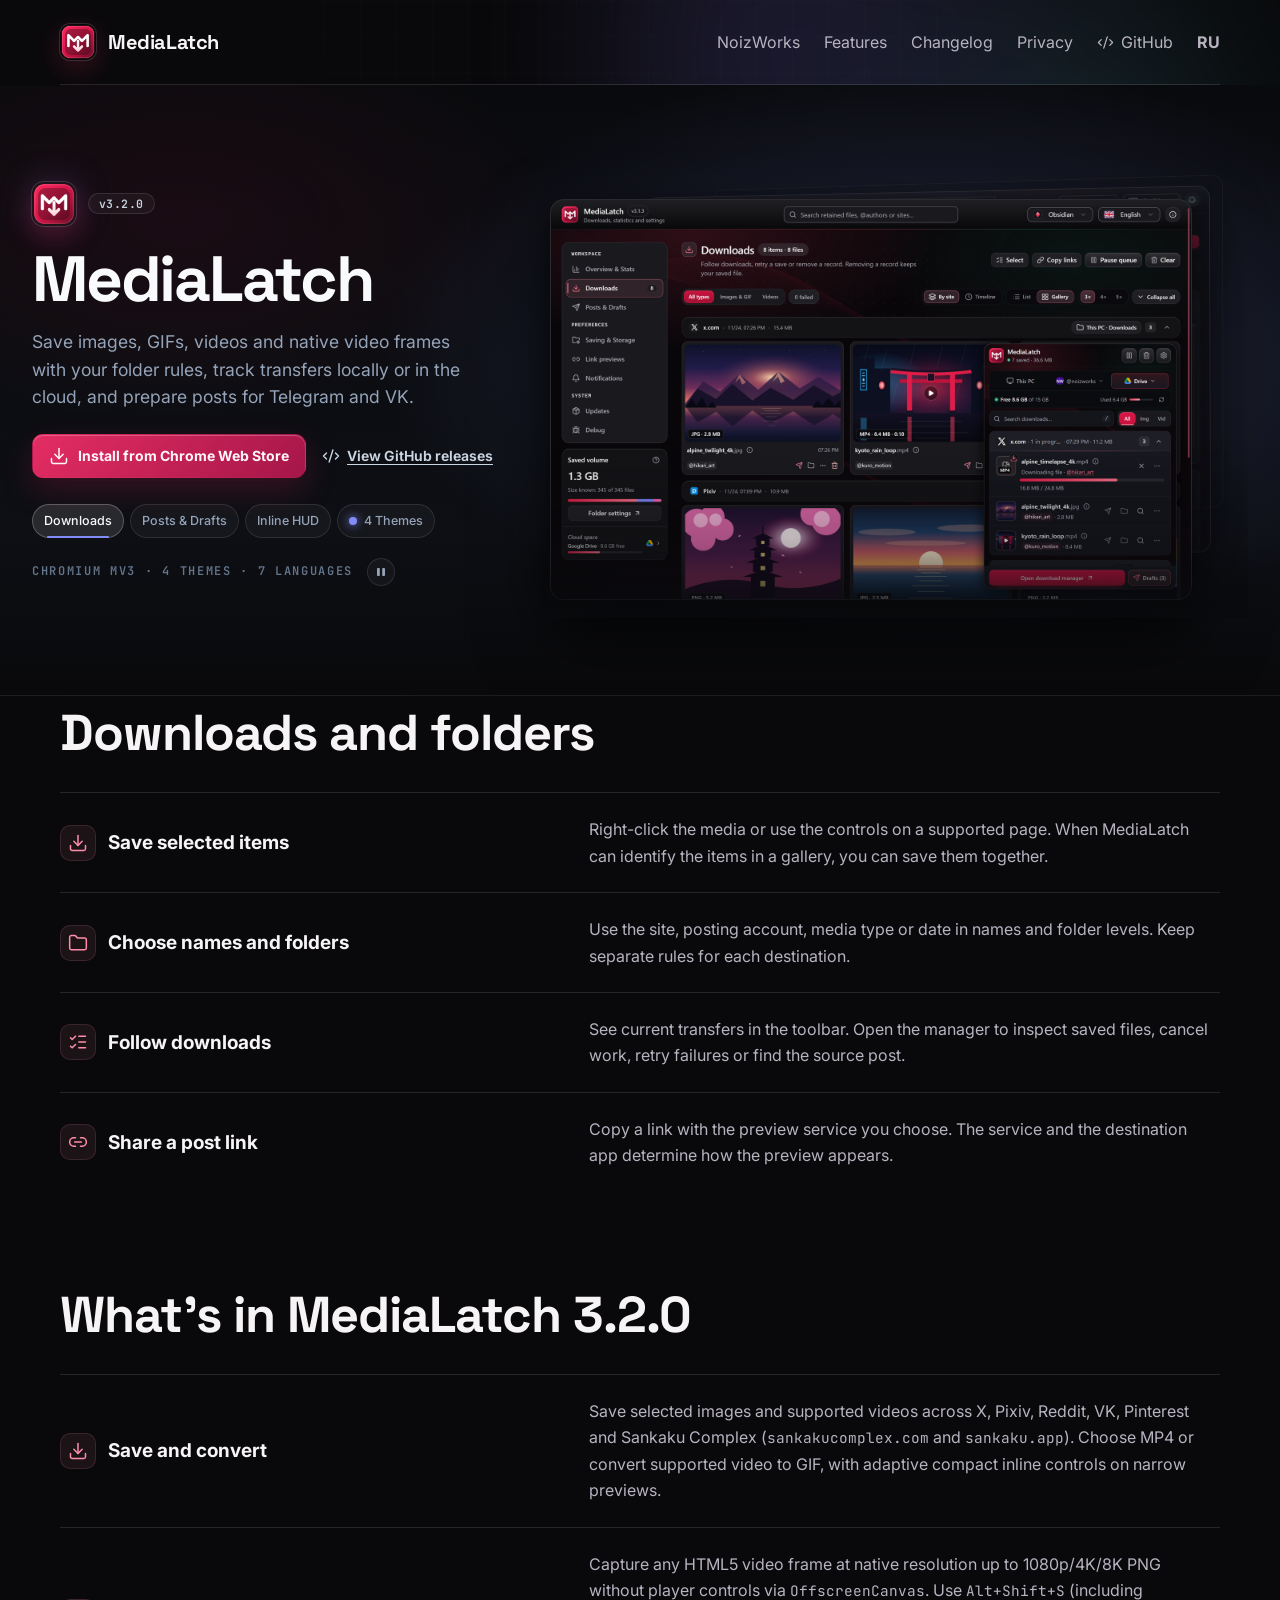
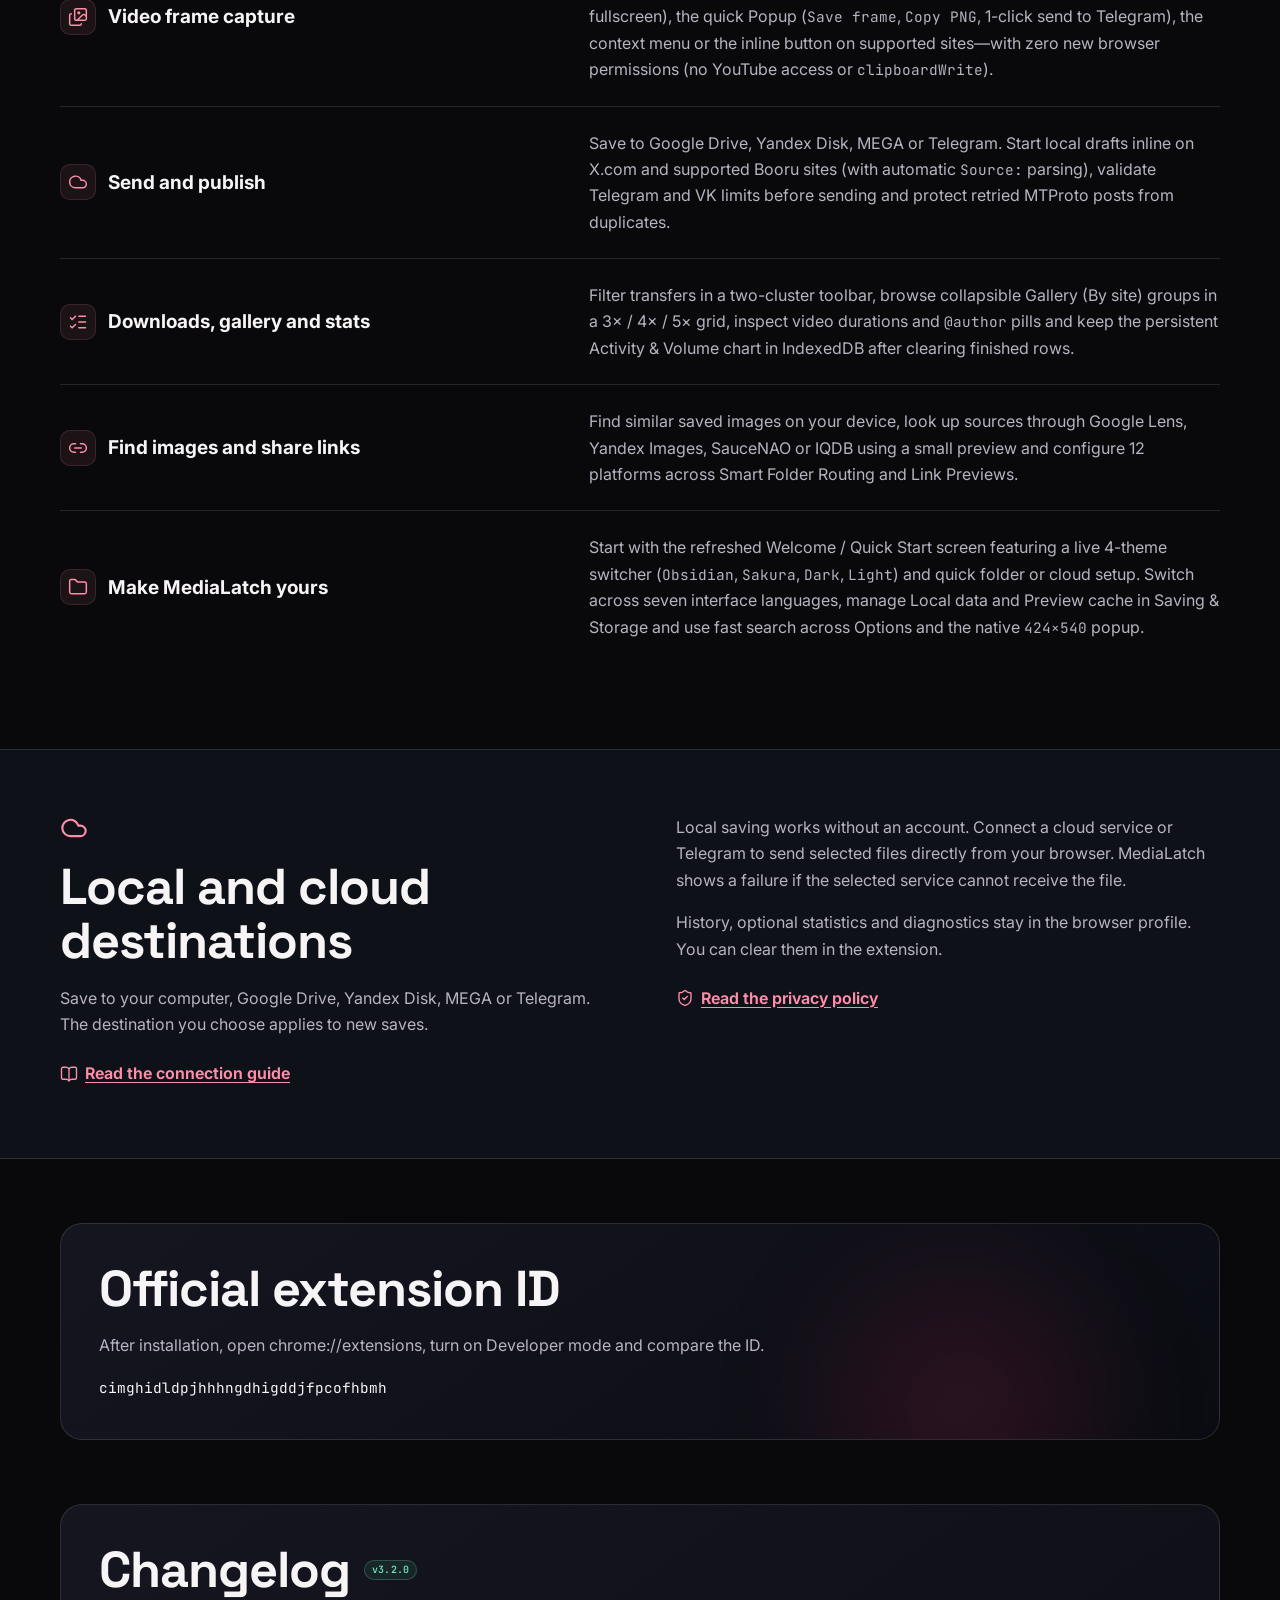
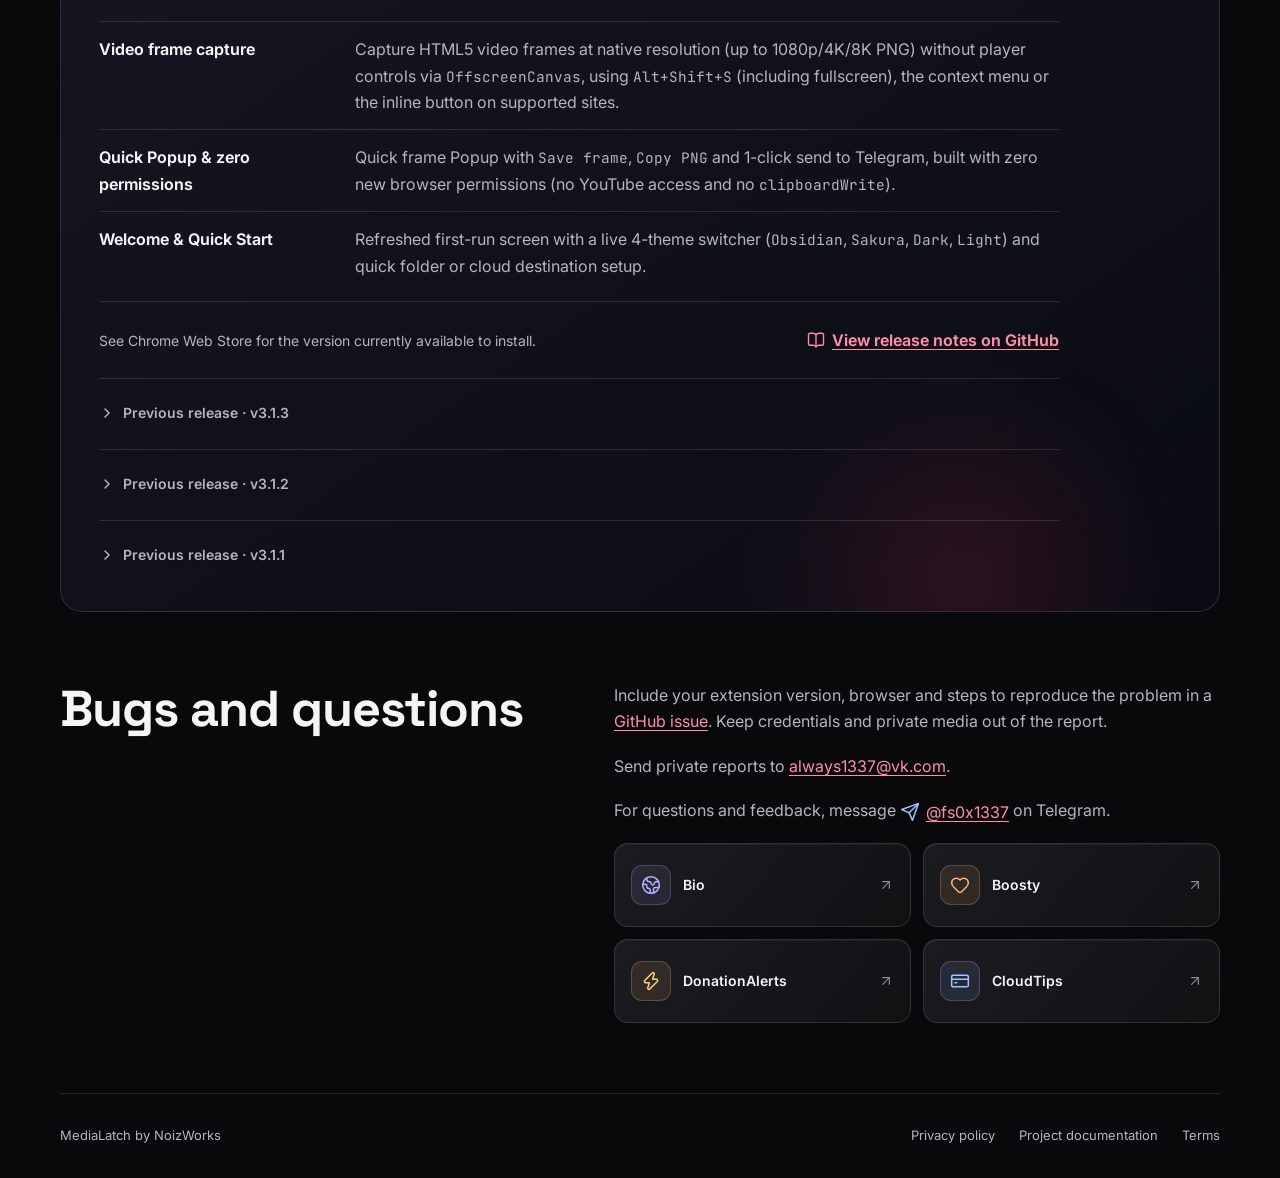
==== commit b6327907: "Sync EN/RU site copy, changelog and privacy notes for v3.2.0" ====
--- a/medialatch/index.html
+++ b/medialatch/index.html
@@ -4,14 +4,14 @@
   <meta charset="utf-8">
   <meta name="google-site-verification" content="6APtYJxVP-QcKgSr0Qi6nR0l8aBaVpSFMiLDBvqHpFo" />
   <meta name="viewport" content="width=device-width, initial-scale=1">
-  <meta name="description" content="Save selected images, GIFs and videos in Chromium. Set folder rules, follow downloads and choose a local or cloud destination.">
+  <meta name="description" content="Save selected images, GIFs, videos and native video frames in Chromium. Set folder rules, follow downloads and choose a local, cloud or Telegram destination.">
   <meta name="color-scheme" content="dark">
   <title>MediaLatch | Save and organize web media</title>
   <link rel="canonical" href="https://noizworks.is-a.dev/medialatch/">
-  <link rel="icon" href="/medialatch/favicon.ico?v=3.1.3" sizes="16x16 32x32 48x48">
-  <link rel="icon" type="image/png" href="/medialatch/favicon-32.png?v=3.1.3" sizes="32x32">
-  <link rel="icon" type="image/svg+xml" href="/medialatch/favicon.svg?v=3.1.3" sizes="any">
-  <link rel="apple-touch-icon" href="/medialatch/apple-touch-icon.png?v=3.1.3" sizes="180x180">
+  <link rel="icon" href="/medialatch/favicon.ico?v=3.2.0" sizes="16x16 32x32 48x48">
+  <link rel="icon" type="image/png" href="/medialatch/favicon-32.png?v=3.2.0" sizes="32x32">
+  <link rel="icon" type="image/svg+xml" href="/medialatch/favicon.svg?v=3.2.0" sizes="any">
+  <link rel="apple-touch-icon" href="/medialatch/apple-touch-icon.png?v=3.2.0" sizes="180x180">
   <link rel="manifest" href="/medialatch/site.webmanifest">
   <link rel="preconnect" href="https://fonts.googleapis.com">
   <link rel="preconnect" href="https://fonts.gstatic.com" crossorigin>
@@ -22,7 +22,7 @@
   <link rel="alternate" hreflang="x-default" href="https://noizworks.is-a.dev/medialatch/">
   <meta property="og:type" content="website">
   <meta property="og:title" content="MediaLatch for Chromium">
-  <meta property="og:description" content="Save selected media, choose a destination and prepare posts for Telegram or VK.">
+  <meta property="og:description" content="Save selected media, capture native video frames, choose a destination and prepare posts for Telegram or VK.">
   <meta property="og:url" content="https://noizworks.is-a.dev/medialatch/">
   <meta property="og:image" content="https://noizworks.is-a.dev/medialatch/assets/og-banner.png">
   <meta name="twitter:card" content="summary_large_image">
@@ -41,10 +41,10 @@
         <div class="graphite-copy">
           <div class="graphite-mark-row">
             <span class="graphite-mark"><img src="../assets/medialatch.png" width="44" height="44" alt=""></span>
-            <span class="graphite-version">v3.1.3</span>
+            <span class="graphite-version">v3.2.0</span>
           </div>
           <h1 id="hero-title">MediaLatch</h1>
-          <p class="graphite-subtitle">Save images, GIFs and videos with your folder rules, track transfers locally or in the cloud, and prepare posts for Telegram and VK.</p>
+          <p class="graphite-subtitle">Save images, GIFs, videos and native video frames with your folder rules, track transfers locally or in the cloud, and prepare posts for Telegram and VK.</p>
           <div class="graphite-actions">
             <a class="button primary" href="https://chromewebstore.google.com/detail/medialatch/cimghidldpjhhhngdhigddjfpcofhbmh"><svg class="icon" width="20" height="20" aria-hidden="true" focusable="false"><use href="../assets/ui-icons.svg#nw-download"></use></svg><span>Install from Chrome Web Store</span></a>
             <a class="text-link" href="https://github.com/NoizWorks/MediaLatch/releases"><svg class="icon" width="20" height="20" aria-hidden="true" focusable="false"><use href="../assets/ui-icons.svg#nw-code"></use></svg><span>View GitHub releases</span></a>
@@ -96,22 +96,28 @@
         <div><dt><span class="feature-icon"><svg class="icon" width="20" height="20" aria-hidden="true" focusable="false"><use href="../assets/ui-icons.svg#nw-link"></use></svg></span><span>Share a post link</span></dt><dd>Copy a link with the preview service you choose. The service and the destination app determine how the preview appears.</dd></div>
       </dl>
     </section>
-    <section class="container features" aria-labelledby="features-313"><h2 id="features-313">What’s in MediaLatch 3.1.3</h2><dl class="feature-list"><div><dt><span class="feature-icon"><svg class="icon" width="20" height="20" aria-hidden="true" focusable="false"><use href="../assets/ui-icons.svg#nw-download"></use></svg></span><span>Save and convert</span></dt><dd>Save selected images and supported videos across X, Pixiv, Reddit, VK, Pinterest and Sankaku Complex (<code>sankakucomplex.com</code> and <code>sankaku.app</code>). Choose MP4 or convert supported video to GIF, with adaptive compact inline controls on narrow previews.</dd></div><div><dt><span class="feature-icon"><svg class="icon" width="20" height="20" aria-hidden="true" focusable="false"><use href="../assets/ui-icons.svg#nw-cloud"></use></svg></span><span>Send and publish</span></dt><dd>Save to Google Drive, Yandex Disk, MEGA or Telegram. Start local drafts inline on X.com and supported Booru sites (with automatic <code>Source:</code> parsing), validate Telegram and VK limits before sending and protect retried MTProto posts from duplicates.</dd></div><div><dt><span class="feature-icon"><svg class="icon" width="20" height="20" aria-hidden="true" focusable="false"><use href="../assets/ui-icons.svg#nw-queue"></use></svg></span><span>Downloads, gallery and stats</span></dt><dd>Filter transfers in a two-cluster toolbar, browse collapsible Gallery (By site) groups in a 3× / 4× / 5× grid, inspect video durations and <code>@author</code> pills and keep the persistent Activity &amp; Volume chart in IndexedDB after clearing finished rows.</dd></div><div><dt><span class="feature-icon"><svg class="icon" width="20" height="20" aria-hidden="true" focusable="false"><use href="../assets/ui-icons.svg#nw-link"></use></svg></span><span>Find images and share links</span></dt><dd>Find similar saved images on your device, look up sources through Google Lens, Yandex Images, SauceNAO or IQDB using a small preview and configure 12 platforms across Smart Folder Routing and Link Previews.</dd></div><div><dt><span class="feature-icon"><svg class="icon" width="20" height="20" aria-hidden="true" focusable="false"><use href="../assets/ui-icons.svg#nw-folder"></use></svg></span><span>Make MediaLatch yours</span></dt><dd>Use Obsidian, Sakura, Dark or Light across seven interface languages, manage Local data and Preview cache in Saving &amp; Storage and use fast search and smooth transitions across Options and the native <code>424×540</code> popup.</dd></div></dl></section>
+    <section class="container features" aria-labelledby="features-320"><h2 id="features-320">What’s in MediaLatch 3.2.0</h2><dl class="feature-list"><div><dt><span class="feature-icon"><svg class="icon" width="20" height="20" aria-hidden="true" focusable="false"><use href="../assets/ui-icons.svg#nw-download"></use></svg></span><span>Save and convert</span></dt><dd>Save selected images and supported videos across X, Pixiv, Reddit, VK, Pinterest and Sankaku Complex (<code>sankakucomplex.com</code> and <code>sankaku.app</code>). Choose MP4 or convert supported video to GIF, with adaptive compact inline controls on narrow previews.</dd></div><div><dt><span class="feature-icon"><svg class="icon" width="20" height="20" aria-hidden="true" focusable="false"><use href="../assets/ui-icons.svg#nw-images"></use></svg></span><span>Video frame capture</span></dt><dd>Capture any HTML5 video frame at native resolution up to 1080p/4K/8K PNG without player controls via <code>OffscreenCanvas</code>. Use <code>Alt+Shift+S</code> (including fullscreen), the quick Popup (<code>Save frame</code>, <code>Copy PNG</code>, 1-click send to Telegram), the context menu or the inline button on supported sites—with zero new browser permissions (no YouTube access or <code>clipboardWrite</code>).</dd></div><div><dt><span class="feature-icon"><svg class="icon" width="20" height="20" aria-hidden="true" focusable="false"><use href="../assets/ui-icons.svg#nw-cloud"></use></svg></span><span>Send and publish</span></dt><dd>Save to Google Drive, Yandex Disk, MEGA or Telegram. Start local drafts inline on X.com and supported Booru sites (with automatic <code>Source:</code> parsing), validate Telegram and VK limits before sending and protect retried MTProto posts from duplicates.</dd></div><div><dt><span class="feature-icon"><svg class="icon" width="20" height="20" aria-hidden="true" focusable="false"><use href="../assets/ui-icons.svg#nw-queue"></use></svg></span><span>Downloads, gallery and stats</span></dt><dd>Filter transfers in a two-cluster toolbar, browse collapsible Gallery (By site) groups in a 3× / 4× / 5× grid, inspect video durations and <code>@author</code> pills and keep the persistent Activity &amp; Volume chart in IndexedDB after clearing finished rows.</dd></div><div><dt><span class="feature-icon"><svg class="icon" width="20" height="20" aria-hidden="true" focusable="false"><use href="../assets/ui-icons.svg#nw-link"></use></svg></span><span>Find images and share links</span></dt><dd>Find similar saved images on your device, look up sources through Google Lens, Yandex Images, SauceNAO or IQDB using a small preview and configure 12 platforms across Smart Folder Routing and Link Previews.</dd></div><div><dt><span class="feature-icon"><svg class="icon" width="20" height="20" aria-hidden="true" focusable="false"><use href="../assets/ui-icons.svg#nw-folder"></use></svg></span><span>Make MediaLatch yours</span></dt><dd>Start with the refreshed Welcome / Quick Start screen featuring a live 4-theme switcher (<code>Obsidian</code>, <code>Sakura</code>, <code>Dark</code>, <code>Light</code>) and quick folder or cloud setup. Switch across seven interface languages, manage Local data and Preview cache in Saving &amp; Storage and use fast search across Options and the native <code>424×540</code> popup.</dd></div></dl></section>
     <section class="cloud-band" aria-labelledby="cloud-title"><div class="container cloud-layout">
-      <div><h2 id="cloud-title"><svg class="icon section-icon" width="20" height="20" aria-hidden="true" focusable="false"><use href="../assets/ui-icons.svg#nw-cloud"></use></svg>Local and cloud destinations</h2><p>Save to your computer, Google Drive, Yandex Disk or MEGA. The destination you choose applies to new saves.</p><a class="text-link" href="https://github.com/NoizWorks/MediaLatch/blob/main/docs/CLOUD.md"><svg class="icon" width="20" height="20" aria-hidden="true" focusable="false"><use href="../assets/ui-icons.svg#nw-docs"></use></svg><span>Read the connection guide</span></a></div>
-      <div class="cloud-copy"><p>Local saving works without an account. Connect a cloud service to send selected files directly from your browser. MediaLatch shows a failure if the selected service cannot receive the file.</p><p>History, optional statistics and diagnostics stay in the browser profile. You can clear them in the extension.</p><a class="text-link" href="../privacy.html#cloud"><svg class="icon" width="20" height="20" aria-hidden="true" focusable="false"><use href="../assets/ui-icons.svg#nw-shield"></use></svg><span>Read the privacy policy</span></a></div>
+      <div><h2 id="cloud-title"><svg class="icon section-icon" width="20" height="20" aria-hidden="true" focusable="false"><use href="../assets/ui-icons.svg#nw-cloud"></use></svg>Local and cloud destinations</h2><p>Save to your computer, Google Drive, Yandex Disk, MEGA or Telegram. The destination you choose applies to new saves.</p><a class="text-link" href="https://github.com/NoizWorks/MediaLatch/blob/main/docs/CLOUD.md"><svg class="icon" width="20" height="20" aria-hidden="true" focusable="false"><use href="../assets/ui-icons.svg#nw-docs"></use></svg><span>Read the connection guide</span></a></div>
+      <div class="cloud-copy"><p>Local saving works without an account. Connect a cloud service or Telegram to send selected files directly from your browser. MediaLatch shows a failure if the selected service cannot receive the file.</p><p>History, optional statistics and diagnostics stay in the browser profile. You can clear them in the extension.</p><a class="text-link" href="../privacy.html#cloud"><svg class="icon" width="20" height="20" aria-hidden="true" focusable="false"><use href="../assets/ui-icons.svg#nw-shield"></use></svg><span>Read the privacy policy</span></a></div>
     </div></section>
     <section class="container development" aria-labelledby="official-id"><div class="development-copy"><h2 id="official-id">Official extension ID</h2><p>After installation, open chrome://extensions, turn on Developer mode and compare the ID.</p><code class="extension-id">cimghidldpjhhhngdhigddjfpcofhbmh</code></div></section>
     <section class="container development" id="changelog" aria-labelledby="development-title">
       <div class="development-copy changelog-copy">
-        <div class="changelog-head"><h2 id="development-title">Changelog</h2><span class="policy-badge stable">v3.1.3</span></div>
+        <div class="changelog-head"><h2 id="development-title">Changelog</h2><span class="policy-badge stable">v3.2.0</span></div>
         <ul class="changelog-list">
-          <li><strong class="changelog-group">MV3 reliability &amp; privacy</strong><span>Queue wake-up after <code>HTTP 429</code> via <code>chrome.alarms</code>, retained <code>Find original</code> session across worker restarts, stricter <code>sender</code> checks and worker debug logs cleaned of raw URLs and paths.</span></li>
-          <li><strong class="changelog-group">Sites &amp; inline panel</strong><span>Fixed saving of playing native videos on X and Pinterest video pins, closing the Micro-HUD with <code>Escape</code>, resolved overlap between the status pill and Micro-HUD and even geometry for the notice spinner.</span></li>
-          <li><strong class="changelog-group">Speed &amp; interface</strong><span>Optimized rendering in Options and the native <code>424×540</code> popup (around <code>4×</code> faster popup search), refined contrast in the <code>Light</code> theme and improved responsive layout across all 7 locales.</span></li>
-          <li><strong class="changelog-group">Posts &amp; Drafts</strong><span>Preserved text-only author credit without a URL when <code>Include source link</code> is off (handy for VK), fixed <code>Copy text from the original post</code>, default hashtags in templates and presets, remembered <code>Queue</code> mode, resilient VK publishing across network switches and the inline post-prep button (<code>✈</code>) with automatic <code>Source:</code> parsing on supported Booru sites.</span></li>
+          <li><strong class="changelog-group">Video frame capture</strong><span>Capture HTML5 video frames at native resolution (up to 1080p/4K/8K PNG) without player controls via <code>OffscreenCanvas</code>, using <code>Alt+Shift+S</code> (including fullscreen), the context menu or the inline button on supported sites.</span></li>
+          <li><strong class="changelog-group">Quick Popup &amp; zero permissions</strong><span>Quick frame Popup with <code>Save frame</code>, <code>Copy PNG</code> and 1-click send to Telegram, built with zero new browser permissions (no YouTube access and no <code>clipboardWrite</code>).</span></li>
+          <li><strong class="changelog-group">Welcome &amp; Quick Start</strong><span>Refreshed first-run screen with a live 4-theme switcher (<code>Obsidian</code>, <code>Sakura</code>, <code>Dark</code>, <code>Light</code>) and quick folder or cloud destination setup.</span></li>
         </ul>
-        <div class="changelog-footer"><p>See Chrome Web Store for the version currently available to install.</p><a class="text-link" href="https://github.com/NoizWorks/MediaLatch/releases/tag/v3.1.3"><svg class="icon" width="20" height="20" aria-hidden="true" focusable="false"><use href="../assets/ui-icons.svg#nw-docs"></use></svg><span>Read the 3.1.3 release notes</span></a></div>
+        <div class="changelog-footer"><p>See Chrome Web Store for the version currently available to install.</p><a class="text-link" href="https://github.com/NoizWorks/MediaLatch/releases"><svg class="icon" width="20" height="20" aria-hidden="true" focusable="false"><use href="../assets/ui-icons.svg#nw-docs"></use></svg><span>View release notes on GitHub</span></a></div>
+        <details class="changelog-archive">
+          <summary>Previous release · v3.1.3</summary>
+          <div class="changelog-archive-body">
+            <p>3.1.3 added <code>HTTP 429</code> queue wake-up via <code>chrome.alarms</code>, retained <code>Find original</code> sessions across worker restarts, stricter <code>sender</code> checks, playing X video and Pinterest video pin fixes, <code>Escape</code> close for Micro-HUD, ~<code>4×</code> faster popup search, <code>Light</code> theme contrast polish, text-only author credits for VK and the inline <code>✈</code> post-prep button with automatic <code>Source:</code> parsing on supported Booru sites.</p>
+            <a class="text-link" href="https://github.com/NoizWorks/MediaLatch/releases/tag/v3.1.3"><svg class="icon" width="20" height="20" aria-hidden="true" focusable="false"><use href="../assets/ui-icons.svg#nw-docs"></use></svg><span>Read the 3.1.3 release notes</span></a>
+          </div>
+        </details>
         <details class="changelog-archive">
           <summary>Previous release · v3.1.2</summary>
           <div class="changelog-archive-body">
--- a/site.css
+++ b/site.css
@@ -314,7 +314,6 @@
   width: 100%;
   height: 100%;
   transform-style: preserve-3d;
-  transform: rotateY(-11deg) rotateX(3.5deg);
 }
 .graphite-window {
   position: absolute;
@@ -341,13 +340,14 @@
 }
 .graphite-window[data-pos="0"] {
   z-index: 4;
-  transform: translate3d(0, 0, 0) scale(1);
+  transform: translate3d(0, 0, 0);
   opacity: 1;
   pointer-events: auto;
+  will-change: auto;
 }
 .graphite-window[data-pos="1"] {
   z-index: 3;
-  transform: translate3d(26px, -20px, -45px) scale(0.94);
+  transform: translate3d(28px, -20px, -45px) rotateY(-9deg) rotateX(3deg) scale(0.94);
   opacity: 0.46;
   border-color: rgba(255, 255, 255, 0.22);
   pointer-events: auto;
@@ -355,14 +355,14 @@
 }
 .graphite-window[data-pos="2"] {
   z-index: 2;
-  transform: translate3d(48px, -38px, -90px) scale(0.88);
+  transform: translate3d(52px, -38px, -90px) rotateY(-12deg) rotateX(4deg) scale(0.88);
   opacity: 0.20;
   border-color: rgba(255, 255, 255, 0.20);
   pointer-events: none;
 }
 .graphite-window[data-pos="3"] {
   z-index: 1;
-  transform: translate3d(68px, -54px, -130px) scale(0.82);
+  transform: translate3d(72px, -54px, -130px) rotateY(-14deg) rotateX(4.5deg) scale(0.82);
   opacity: 0;
   pointer-events: none;
 }
@@ -557,11 +557,10 @@
   .graphite-footer-row { flex-wrap: nowrap; gap: 8px; }
   .graphite-kicker { font-size: 0.67rem; letter-spacing: 0.10em; }
   .graphite-stage-wrap { padding: 28px 30px 8px 2px; }
-  .graphite-deck { transform: rotateY(-6deg) rotateX(2deg); }
   .graphite-window { border-radius: 11px; }
-  .graphite-window[data-pos="1"] { transform: translate3d(14px, -12px, -30px) scale(0.95); }
-  .graphite-window[data-pos="2"] { transform: translate3d(26px, -22px, -60px) scale(0.90); }
-  .graphite-window[data-pos="3"] { transform: translate3d(36px, -30px, -90px) scale(0.85); }
+  .graphite-window[data-pos="1"] { transform: translate3d(14px, -12px, -30px) rotateY(-5deg) rotateX(2deg) scale(0.95); }
+  .graphite-window[data-pos="2"] { transform: translate3d(26px, -22px, -60px) rotateY(-7deg) rotateX(2.5deg) scale(0.90); }
+  .graphite-window[data-pos="3"] { transform: translate3d(36px, -30px, -90px) rotateY(-9deg) rotateX(3deg) scale(0.85); }
   .support-links, .summary-grid, .feature-list > div { grid-template-columns: minmax(0, 1fr); }
   .feature-list > div { gap: 5px; }
   .development { padding: 24px; }
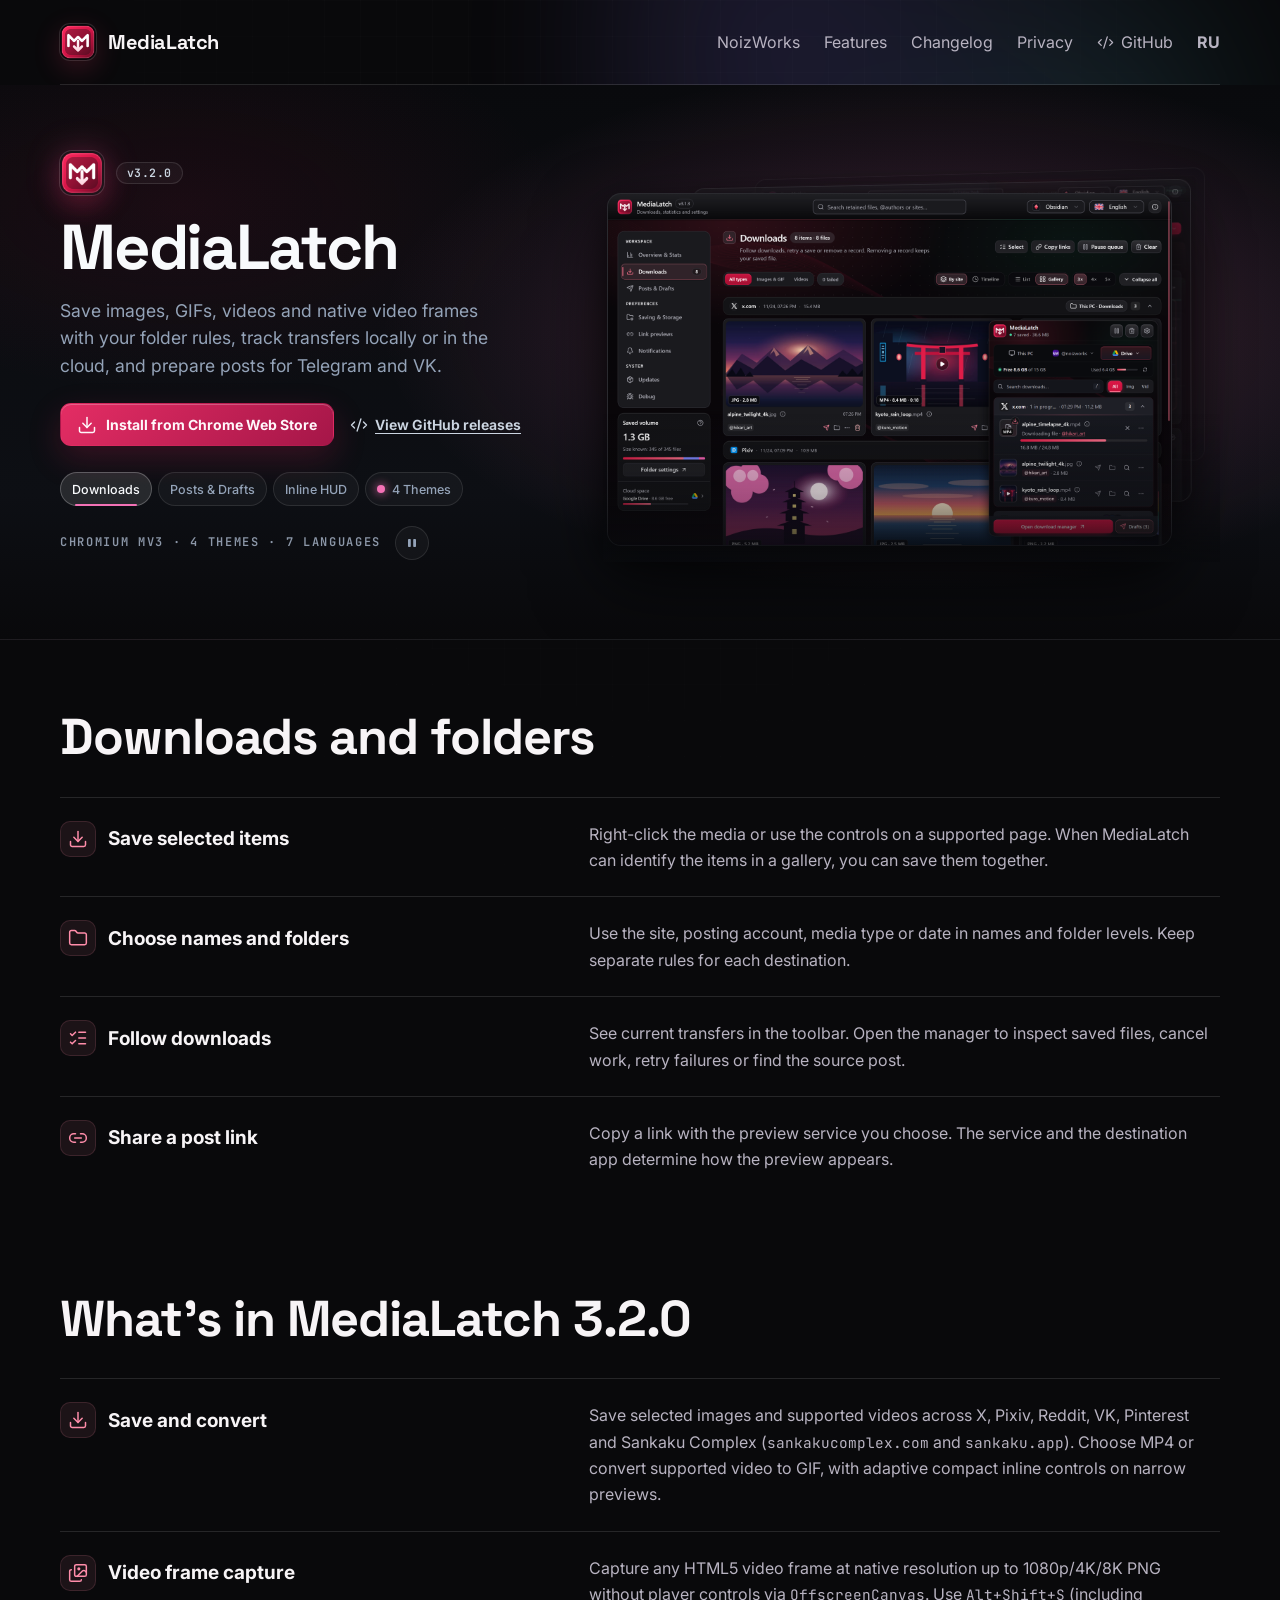
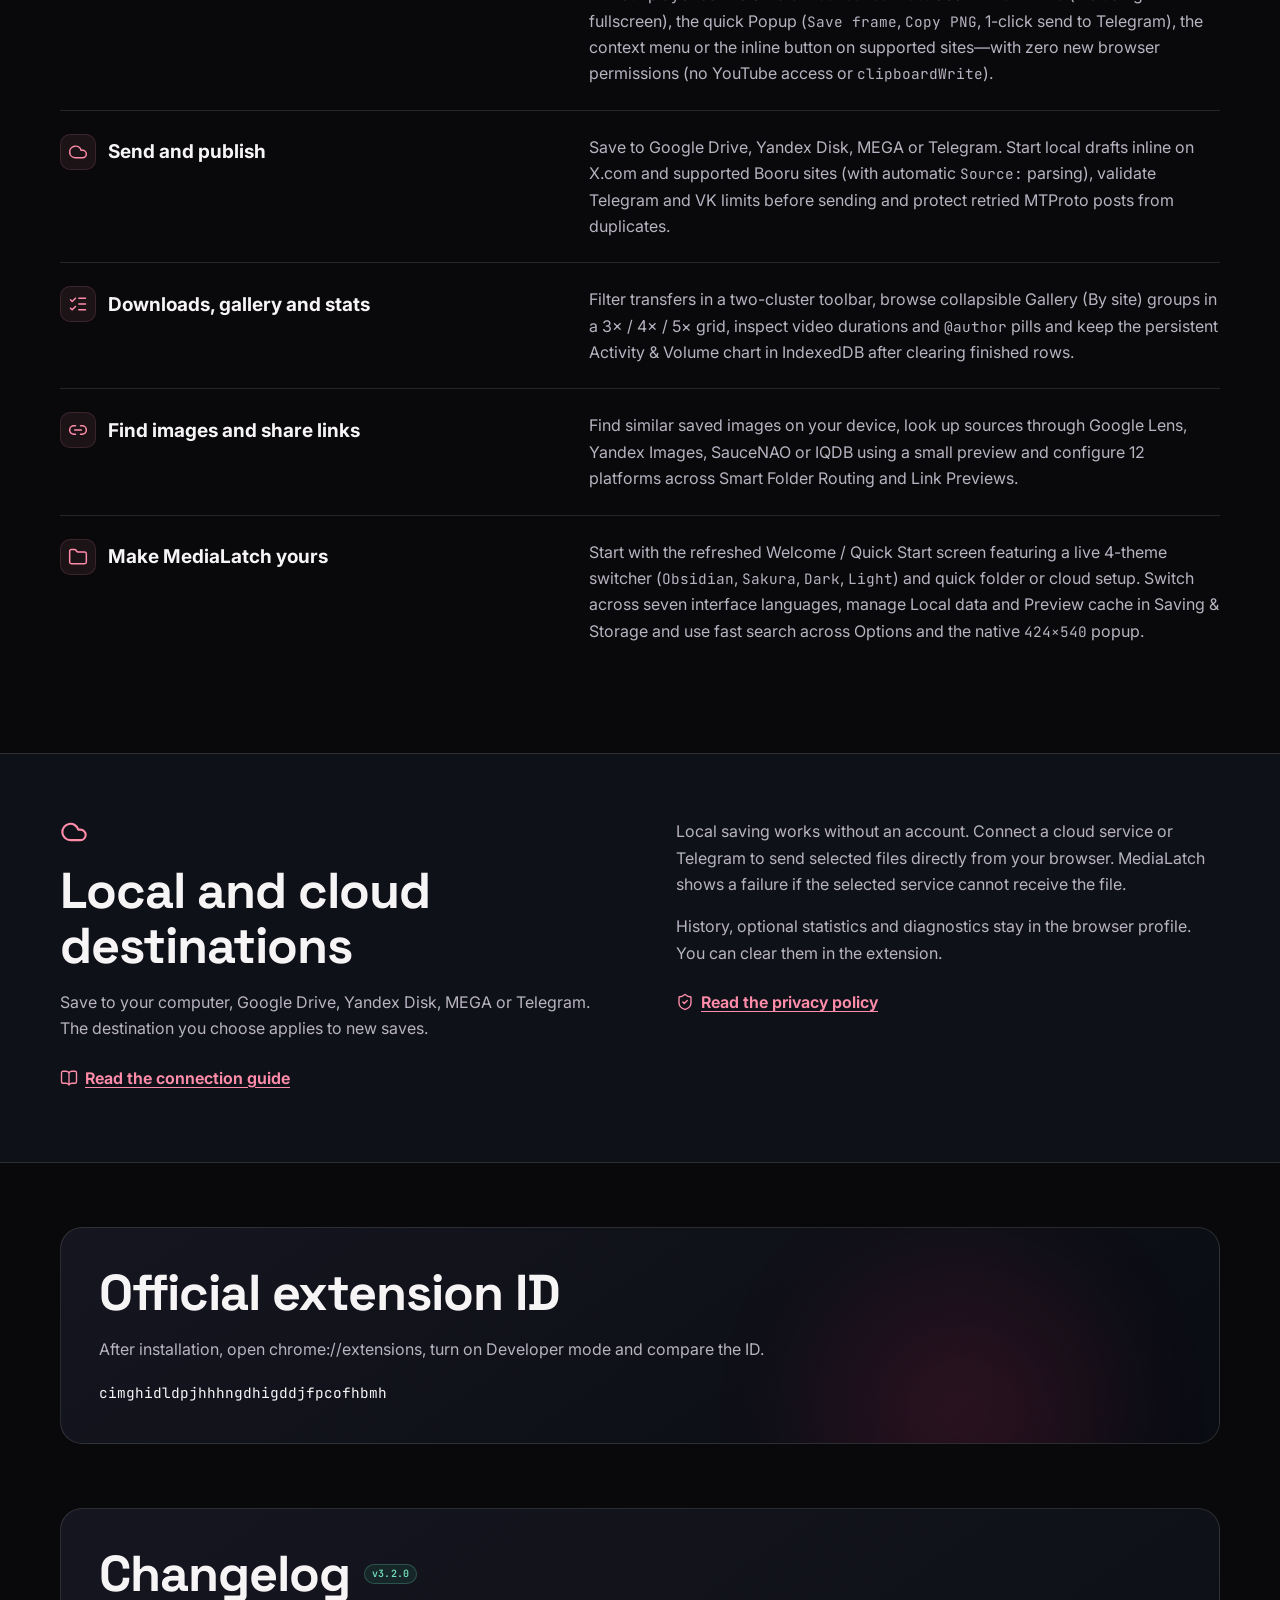
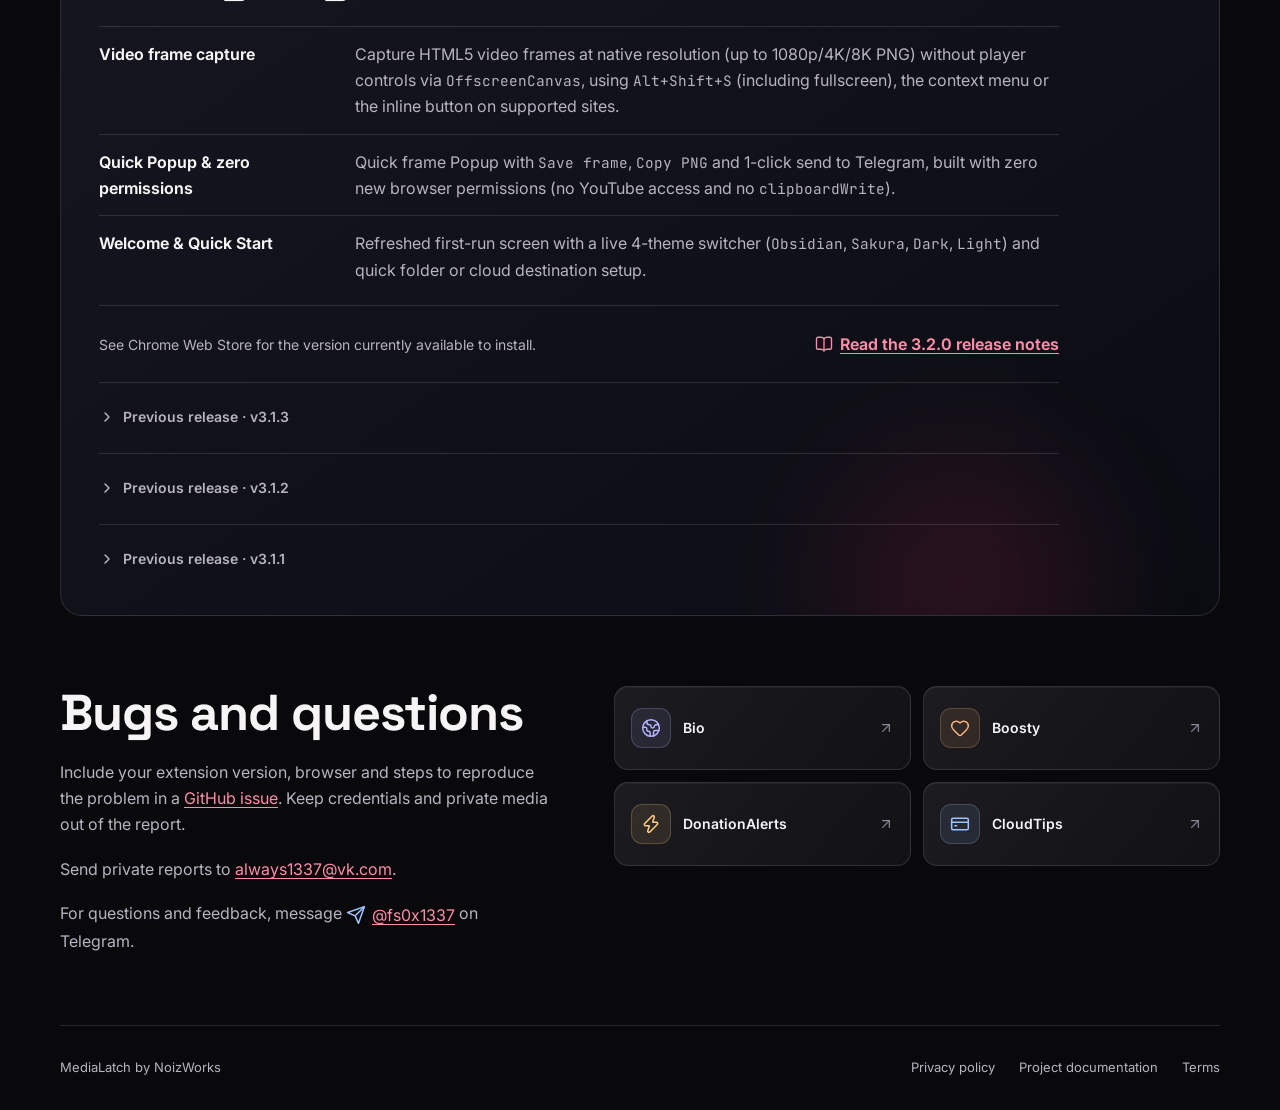
==== commit 027f477f: "Fix responsive hero tablist clipping, mobile header/footer layout, and v3.2.0 release links" ====
--- a/medialatch/index.html
+++ b/medialatch/index.html
@@ -110,7 +110,7 @@
           <li><strong class="changelog-group">Quick Popup &amp; zero permissions</strong><span>Quick frame Popup with <code>Save frame</code>, <code>Copy PNG</code> and 1-click send to Telegram, built with zero new browser permissions (no YouTube access and no <code>clipboardWrite</code>).</span></li>
           <li><strong class="changelog-group">Welcome &amp; Quick Start</strong><span>Refreshed first-run screen with a live 4-theme switcher (<code>Obsidian</code>, <code>Sakura</code>, <code>Dark</code>, <code>Light</code>) and quick folder or cloud destination setup.</span></li>
         </ul>
-        <div class="changelog-footer"><p>See Chrome Web Store for the version currently available to install.</p><a class="text-link" href="https://github.com/NoizWorks/MediaLatch/releases"><svg class="icon" width="20" height="20" aria-hidden="true" focusable="false"><use href="../assets/ui-icons.svg#nw-docs"></use></svg><span>View release notes on GitHub</span></a></div>
+        <div class="changelog-footer"><p>See Chrome Web Store for the version currently available to install.</p><a class="text-link" href="https://github.com/NoizWorks/MediaLatch/releases/tag/v3.2.0"><svg class="icon" width="20" height="20" aria-hidden="true" focusable="false"><use href="../assets/ui-icons.svg#nw-docs"></use></svg><span>Read the 3.2.0 release notes</span></a></div>
         <details class="changelog-archive">
           <summary>Previous release · v3.1.3</summary>
           <div class="changelog-archive-body">
@@ -134,13 +134,15 @@
         </details>
       </div>
     </section>
-    <section class="container support" aria-labelledby="support-title"><h2 id="support-title">Bugs and questions</h2><div class="support-copy"><p>Include your extension version, browser and steps to reproduce the problem in a <a href="https://github.com/NoizWorks/MediaLatch/issues">GitHub issue</a>. Keep credentials and private media out of the report.</p><p>Send private reports to <a href="mailto:always1337@vk.com">always1337@vk.com</a>.</p><p class="telegram-contact">For questions and feedback, message <a href="https://t.me/fs0x1337"><svg class="icon" width="20" height="20" aria-hidden="true" focusable="false"><use href="../assets/ui-icons.svg#nw-send"></use></svg><span>@fs0x1337</span></a> on Telegram.</p>
+    <section class="container support" aria-labelledby="support-title">
+      <div class="support-copy"><h2 id="support-title">Bugs and questions</h2><p>Include your extension version, browser and steps to reproduce the problem in a <a href="https://github.com/NoizWorks/MediaLatch/issues">GitHub issue</a>. Keep credentials and private media out of the report.</p><p>Send private reports to <a href="mailto:always1337@vk.com">always1337@vk.com</a>.</p><p class="telegram-contact">For questions and feedback, message <a href="https://t.me/fs0x1337"><svg class="icon" width="20" height="20" aria-hidden="true" focusable="false"><use href="../assets/ui-icons.svg#nw-send"></use></svg><span>@fs0x1337</span></a> on Telegram.</p></div>
       <ul class="support-links" aria-label="Profiles and donations">
         <li><a class="support-link" data-service="profiles" href="https://noiz.bio/fs0x1337"><span class="support-icon"><svg class="icon" width="20" height="20" aria-hidden="true" focusable="false"><use href="../assets/ui-icons.svg#nw-globe"></use></svg></span><span class="support-label">Bio</span><svg class="icon link-arrow" width="20" height="20" aria-hidden="true" focusable="false"><use href="../assets/ui-icons.svg#nw-external"></use></svg></a></li>
         <li><a class="support-link" data-service="boosty" href="https://boosty.to/fs0x1337"><span class="support-icon"><svg class="icon" width="20" height="20" aria-hidden="true" focusable="false"><use href="../assets/ui-icons.svg#nw-heart"></use></svg></span><span class="support-label">Boosty</span><svg class="icon link-arrow" width="20" height="20" aria-hidden="true" focusable="false"><use href="../assets/ui-icons.svg#nw-external"></use></svg></a></li>
         <li><a class="support-link" data-service="donations" href="https://dalink.to/fs0x1337"><span class="support-icon"><svg class="icon" width="20" height="20" aria-hidden="true" focusable="false"><use href="../assets/ui-icons.svg#nw-lightning"></use></svg></span><span class="support-label">DonationAlerts</span><svg class="icon link-arrow" width="20" height="20" aria-hidden="true" focusable="false"><use href="../assets/ui-icons.svg#nw-external"></use></svg></a></li>
         <li><a class="support-link" data-service="cloudtips" href="https://pay.cloudtips.ru/p/da0d3dbe"><span class="support-icon"><svg class="icon" width="20" height="20" aria-hidden="true" focusable="false"><use href="../assets/ui-icons.svg#nw-card"></use></svg></span><span class="support-label">CloudTips</span><svg class="icon link-arrow" width="20" height="20" aria-hidden="true" focusable="false"><use href="../assets/ui-icons.svg#nw-external"></use></svg></a></li>
-      </ul></div></section>
+      </ul>
+    </section>
   </main>
   <footer class="container footer"><span>MediaLatch by NoizWorks</span><a href="../privacy.html">Privacy policy</a><a href="https://github.com/NoizWorks/MediaLatch">Project documentation</a><a href="/terms.html">Terms</a></footer>
 </body>
--- a/site.css
+++ b/site.css
@@ -40,7 +40,7 @@
 .brand { display: inline-flex; align-items: center; gap: 12px; color: var(--ink); font: 700 20px/1 var(--display); letter-spacing: -.02em; text-decoration: none; }
 .brand img { display: block; border-radius: 10px; box-shadow: 0 0 0 1px rgba(255,255,255,.12), 0 8px 28px rgba(255, 61, 111, .2); }
 nav, .footer { display: flex; flex-wrap: wrap; align-items: center; gap: 10px 24px; }
-nav a, .footer a { display: inline-flex; align-items: center; gap: 7px; min-height: 40px; color: var(--muted); text-decoration: none; transition: color 140ms ease, background-color 140ms ease, box-shadow 140ms ease; }
+nav a, .footer a { display: inline-flex; align-items: center; gap: 7px; min-height: 40px; white-space: nowrap; color: var(--muted); text-decoration: none; transition: color 140ms ease, background-color 140ms ease, box-shadow 140ms ease; }
 nav .icon { width: 17px; height: 17px; }
 nav a:hover, .footer a:hover { color: var(--ink); }
 nav a[aria-current="page"] { color: var(--ink); }
@@ -114,12 +114,12 @@
   border-bottom: 1px solid rgba(255, 255, 255, 0.075);
 }
 .graphite-hero-inner {
-  width: min(1240px, calc(100% - 64px));
+  width: min(1160px, calc(100% - 64px));
   margin-inline: auto;
   display: grid;
-  grid-template-columns: minmax(0, 40fr) minmax(0, 60fr);
-  align-items: center;
-  gap: clamp(28px, 3.6vw, 56px);
+  grid-template-columns: minmax(0, 45fr) minmax(0, 55fr);
+  align-items: center;
+  gap: clamp(24px, 3vw, 44px);
   padding-block: clamp(44px, 5vw, 76px) clamp(54px, 6vw, 88px);
 }
 .graphite-copy {
@@ -167,7 +167,7 @@
 .graphite-hero h1 {
   margin: 20px 0 0;
   font-family: var(--display);
-  font-size: clamp(2.75rem, 5vw, 4.25rem);
+  font-size: clamp(2.5rem, 1.4rem + 3.2vw, 4.25rem);
   font-weight: 700;
   letter-spacing: -0.035em;
   line-height: 1.04;
@@ -204,24 +204,17 @@
 }
 .graphite-pills {
   display: flex;
-  flex-wrap: nowrap;
+  flex-wrap: wrap;
   align-items: center;
   gap: 6px;
   max-width: 100%;
-  overflow-x: auto;
-  overscroll-behavior-x: contain;
-  scrollbar-width: none;
-  scroll-snap-type: inline proximity;
-  padding: 4px 2px 6px;
-  margin: -4px -2px -6px;
-}
-.graphite-pills::-webkit-scrollbar {
-  display: none;
+  overflow-x: visible;
+  padding: 0;
+  margin: 0;
 }
 .graphite-pill {
   position: relative;
   flex: none;
-  scroll-snap-align: start;
   display: inline-flex;
   align-items: center;
   gap: 7px;
@@ -270,7 +263,7 @@
 }
 .graphite-kicker {
   margin: 0;
-  color: #64748b;
+  color: #8c97a8;
   font: 600 0.75rem/1.3 var(--mono);
   letter-spacing: 0.14em;
   text-transform: uppercase;
@@ -278,8 +271,8 @@
 .graphite-motion-toggle {
   display: inline-grid;
   place-items: center;
-  width: 28px;
-  height: 28px;
+  width: 34px;
+  height: 34px;
   padding: 0;
   border-radius: 999px;
   border: 1px solid rgba(255, 255, 255, 0.10);
@@ -300,7 +293,7 @@
 .graphite-stage-wrap {
   position: relative;
   min-width: 0;
-  padding: 50px 56px 18px 4px;
+  padding: 44px 48px 16px 4px;
 }
 .graphite-stage {
   position: relative;
@@ -439,8 +432,9 @@
 .product-shot figcaption { margin-top: 10px; color: var(--muted); font-size: 13px; }
 .project-card > p { max-width: 64ch; margin: 0; color: var(--muted); }
 .features { padding-block: 10px 86px; }
+.graphite-hero + .features { padding-top: clamp(48px, 5.5vw, 72px); }
 .feature-list { margin: 32px 0 0; }
-.feature-list > div { display: grid; grid-template-columns: minmax(0, 1fr) minmax(0, 1.3fr); gap: 44px; padding-block: 23px; border-top: 1px solid var(--line); }
+.feature-list > div { display: grid; grid-template-columns: minmax(0, 1fr) minmax(0, 1.3fr); align-items: start; gap: 44px; padding-block: 23px; border-top: 1px solid var(--line); }
 dt { display: flex; align-items: center; gap: 12px; font-size: 19px; font-weight: 700; }
 .feature-icon { display: grid; place-items: center; width: 36px; height: 36px; flex: none; border-radius: 10px; color: var(--accent); background: rgba(255,141,170,.08); border: 1px solid rgba(255,141,170,.14); }
 .section-icon { display: block; width: 28px; height: 28px; margin-bottom: 18px; color: var(--accent); }
@@ -513,7 +507,7 @@
 
 @media (min-width: 860px) {
   .document:has(> .policy-contents) { display: grid; grid-template-columns: minmax(0, 220px) minmax(0, 1fr); column-gap: 52px; }
-  .document:has(> .policy-contents) > .policy-contents { grid-column: 1; grid-row: 5 / span 40; }
+  .document:has(> .policy-contents) > .policy-contents { grid-column: 1; grid-row: 5 / span 44; }
   .document:has(> .policy-contents) > h2, .document:has(> .policy-contents) > h3, .document:has(> .policy-contents) > h4, .document:has(> .policy-contents) > p:not(.document-date):not(.policy-intro), .document:has(> .policy-contents) > .google-callout { grid-column: 2; }
 }
 @media (max-width: 859px) {
@@ -521,11 +515,14 @@
   .policy-contents { position: static; margin-top: 24px; }
   .summary-grid { grid-template-columns: repeat(2, minmax(0, 1fr)); }
 }
-@media (max-width: 1040px) {
+@media (max-width: 1100px) {
   .graphite-hero-inner {
     grid-template-columns: minmax(0, 1fr);
-    gap: 34px;
-    padding-block: 42px 52px;
+    gap: 32px;
+    padding-block: 36px 46px;
+  }
+  .graphite-subtitle {
+    max-width: 56ch;
   }
   .graphite-stage-wrap {
     padding: 34px 36px 8px 4px;
@@ -539,6 +536,7 @@
 }
 @media (max-width: 800px) {
   .container, .graphite-hero-inner { width: calc(100% - 36px); }
+  .masthead nav { gap: 6px 16px; }
   .hero, .cloud-layout, .support, .support:has(.support-links), .project-card { grid-template-columns: minmax(0, 1fr); gap: 32px; }
   .changelog-list > li { grid-template-columns: minmax(0, 1fr); gap: 4px; }
   .hero { padding-block: 52px 62px; }
@@ -546,17 +544,19 @@
   .support { padding-block: 54px; }
 }
 @media (max-width: 560px) {
-  .masthead { padding-block: 16px; gap: 10px 16px; }
-  nav { gap: 4px 12px; font-size: 13.5px; }
-  nav a { min-height: 36px; }
+  .masthead { padding-block: 14px; gap: 8px 16px; }
+  .masthead nav { flex: 1 0 100%; justify-content: flex-start; gap: 2px 8px; font-size: 12.5px; }
+  .masthead nav a { min-height: 36px; gap: 5px; }
+  .masthead nav .icon { width: 15px; height: 15px; }
+  .masthead nav .language-link { margin-inline-start: auto; }
   .button { width: 100%; padding: 11px 14px; font-size: 14.5px; }
   .actions, .graphite-actions { align-items: stretch; width: 100%; }
   .graphite-hero-inner { padding-block: 26px 40px; gap: 24px; }
-  .graphite-pills { flex-wrap: wrap; overflow-x: visible; gap: 6px; padding: 0; margin: 0; }
-  .graphite-pill { font-size: 12px; padding: 6px 10px; }
+  .graphite-pills { display: grid; grid-template-columns: repeat(2, minmax(0, 1fr)); gap: 8px; }
+  .graphite-pill { justify-content: center; width: 100%; min-height: 38px; font-size: 12px; padding: 6px 10px; }
   .graphite-footer-row { flex-wrap: nowrap; gap: 8px; }
   .graphite-kicker { font-size: 0.67rem; letter-spacing: 0.10em; }
-  .graphite-stage-wrap { padding: 28px 30px 8px 2px; }
+  .graphite-stage-wrap { padding: 28px 26px 8px 6px; }
   .graphite-window { border-radius: 11px; }
   .graphite-window[data-pos="1"] { transform: translate3d(14px, -12px, -30px) rotateY(-5deg) rotateX(2deg) scale(0.95); }
   .graphite-window[data-pos="2"] { transform: translate3d(26px, -22px, -60px) rotateY(-7deg) rotateX(2.5deg) scale(0.90); }
@@ -564,6 +564,8 @@
   .support-links, .summary-grid, .feature-list > div { grid-template-columns: minmax(0, 1fr); }
   .feature-list > div { gap: 5px; }
   .development { padding: 24px; }
+  .footer { gap: 4px 16px; }
+  .footer span { flex: 1 0 100%; margin-right: 0; margin-bottom: 4px; }
 }
 @media (prefers-reduced-motion: reduce) {
   *, *::before, *::after { scroll-behavior: auto !important; }
@@ -581,3 +583,4 @@
 
 .extension-id { display: inline-block; max-width: 100%; overflow-wrap: anywhere; user-select: all; color: var(--ink); }
 .language-link { font-weight: 700; }
+.nowrap { white-space: nowrap; }
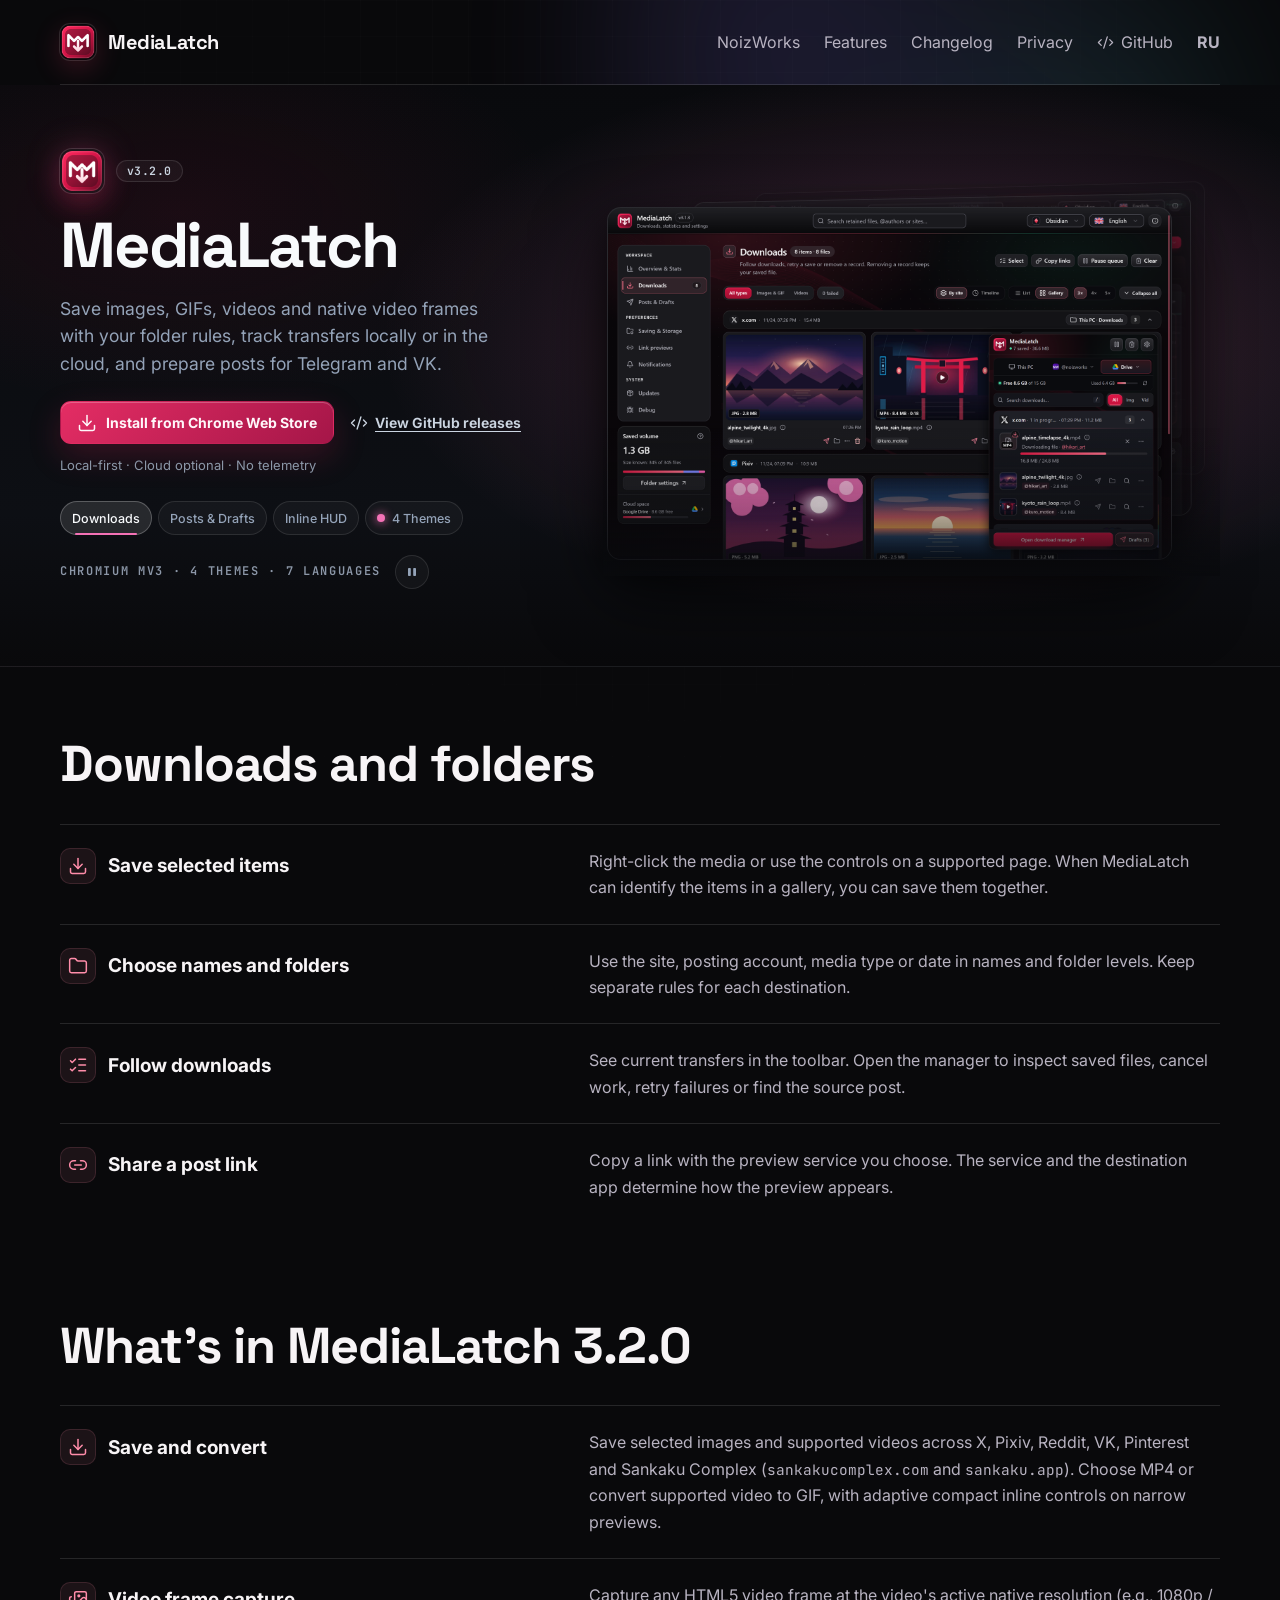
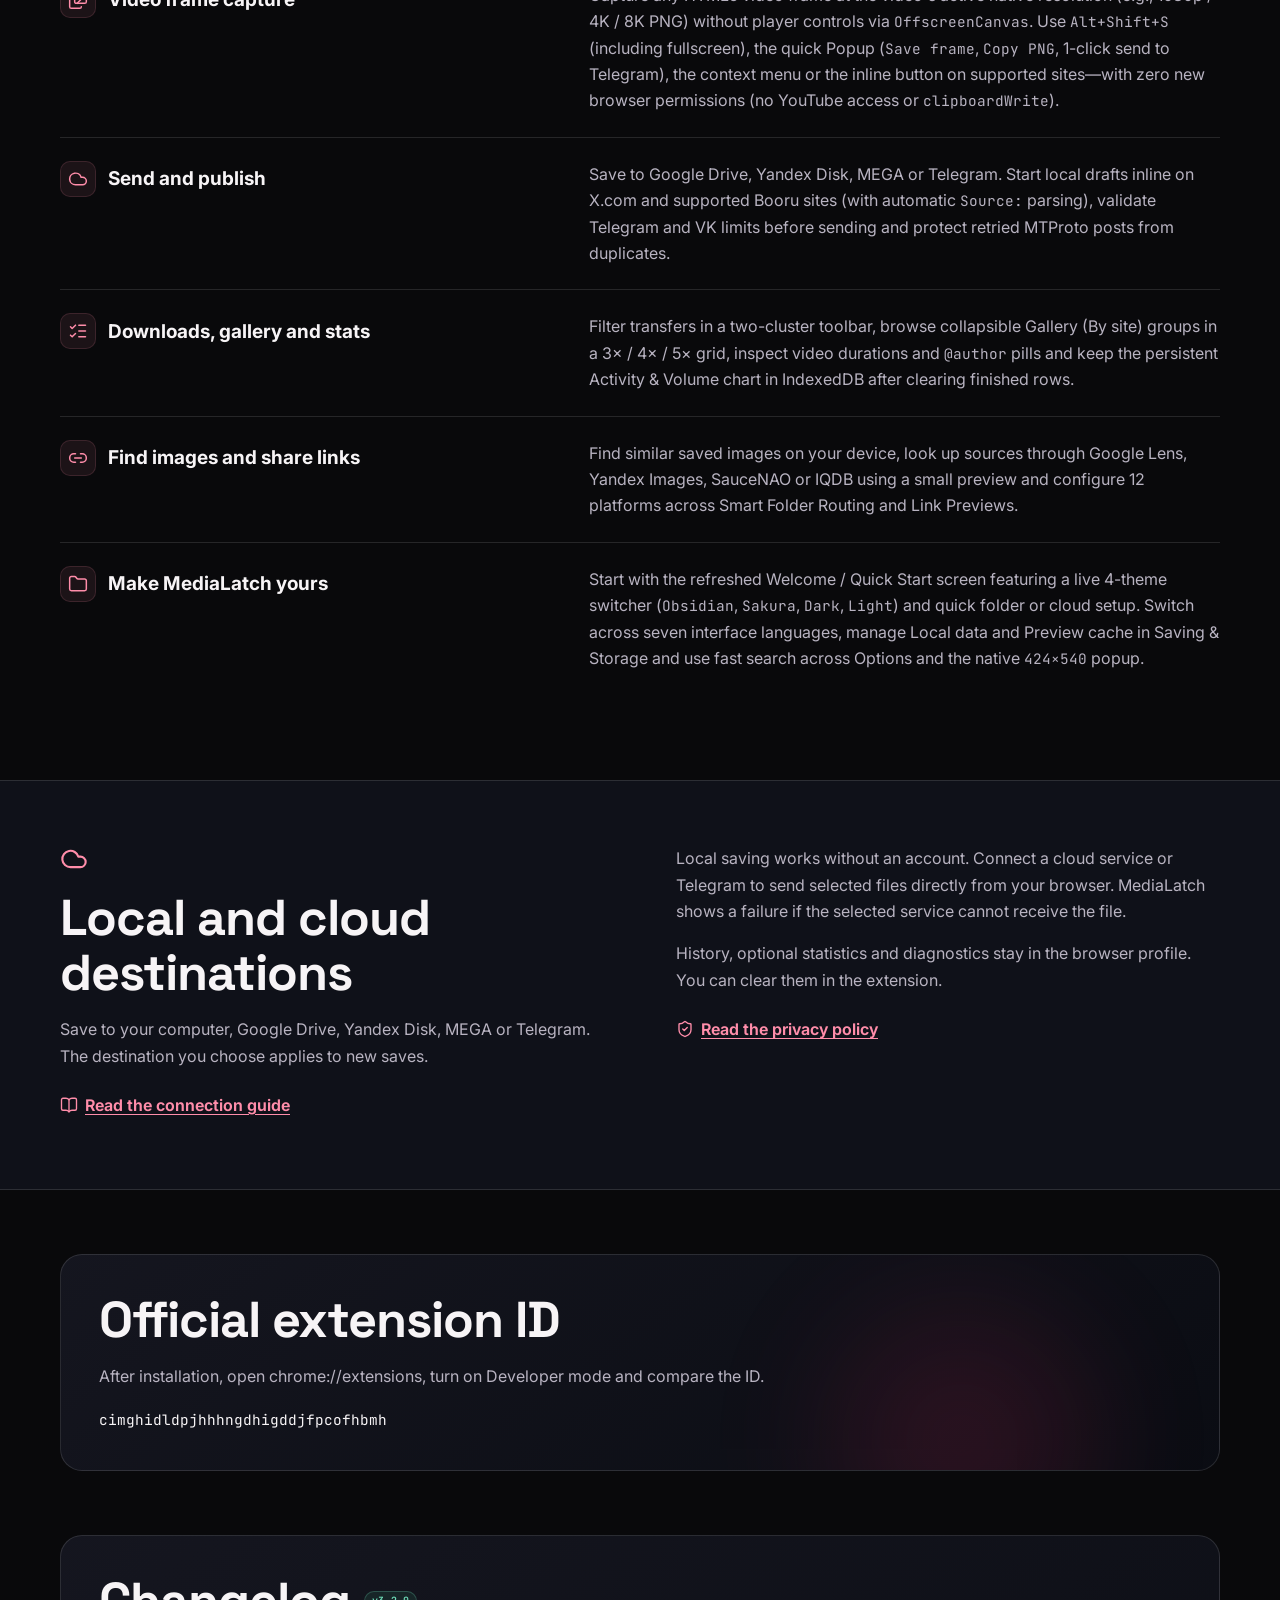
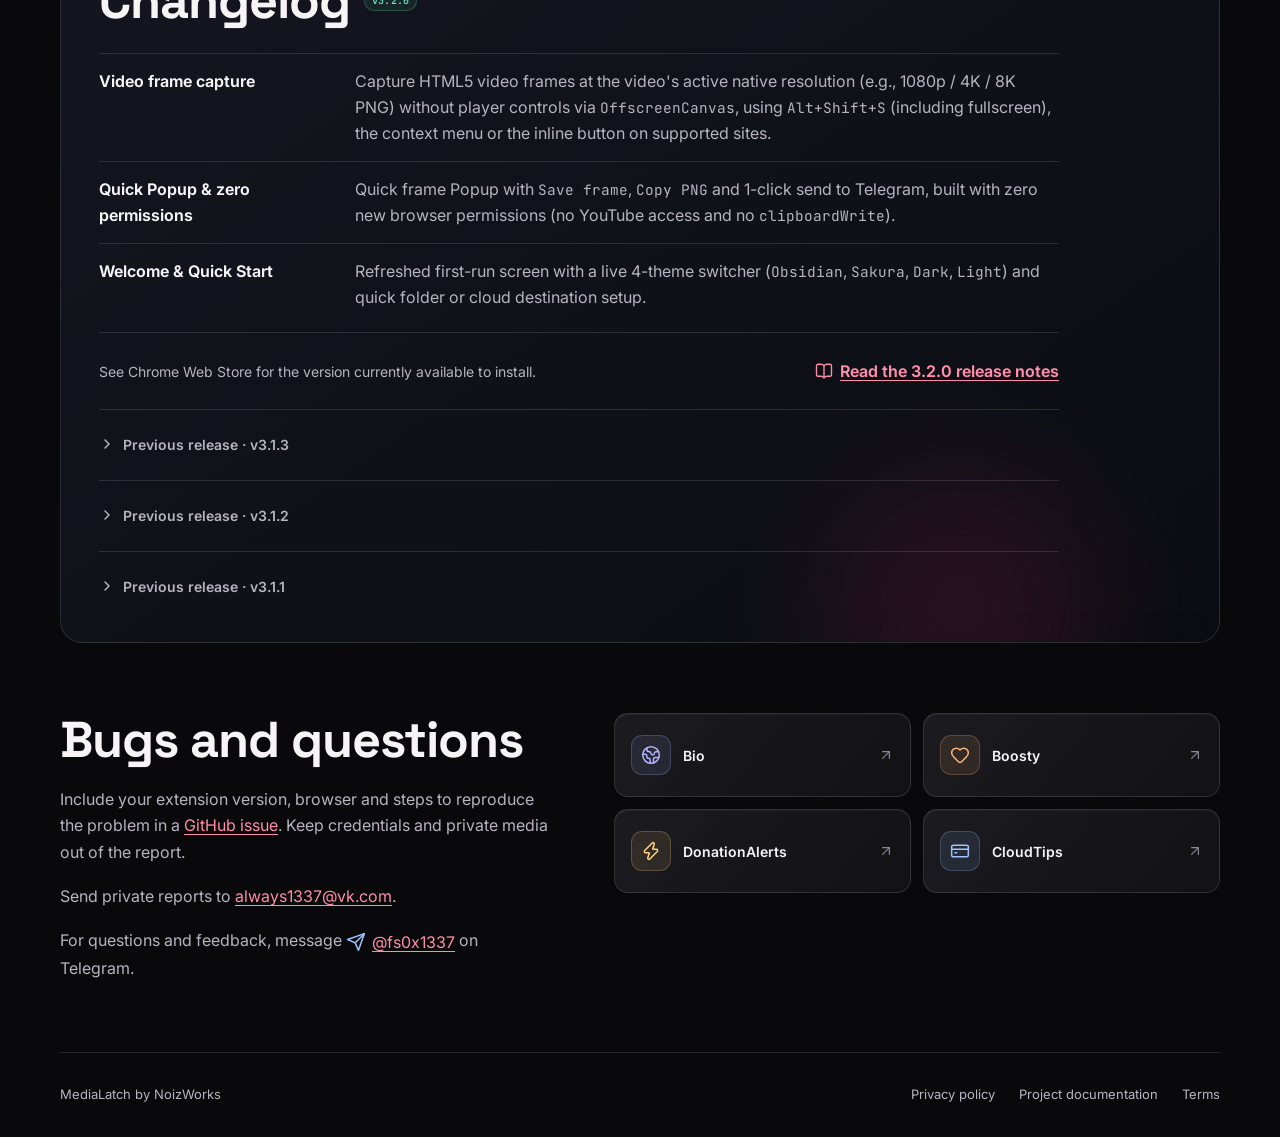
==== commit dbdec29d: "Polish site copy, EN/RU parity, and SEO metadata" ====
--- a/medialatch/index.html
+++ b/medialatch/index.html
@@ -4,9 +4,9 @@
   <meta charset="utf-8">
   <meta name="google-site-verification" content="6APtYJxVP-QcKgSr0Qi6nR0l8aBaVpSFMiLDBvqHpFo" />
   <meta name="viewport" content="width=device-width, initial-scale=1">
-  <meta name="description" content="Save selected images, GIFs, videos and native video frames in Chromium. Set folder rules, follow downloads and choose a local, cloud or Telegram destination.">
+  <meta name="description" content="Save web images, GIFs, videos, and native 4K video frames in Chromium. Local-first with custom folders, optional cloud sync, and Telegram/VK posting.">
   <meta name="color-scheme" content="dark">
-  <title>MediaLatch | Save and organize web media</title>
+  <title>MediaLatch — Save Web Media, 4K Video Frames &amp; Post to Telegram/VK</title>
   <link rel="canonical" href="https://noizworks.is-a.dev/medialatch/">
   <link rel="icon" href="/medialatch/favicon.ico?v=3.2.0" sizes="16x16 32x32 48x48">
   <link rel="icon" type="image/png" href="/medialatch/favicon-32.png?v=3.2.0" sizes="32x32">
@@ -21,8 +21,8 @@
   <link rel="alternate" hreflang="ru" href="https://noizworks.is-a.dev/ru/medialatch/">
   <link rel="alternate" hreflang="x-default" href="https://noizworks.is-a.dev/medialatch/">
   <meta property="og:type" content="website">
-  <meta property="og:title" content="MediaLatch for Chromium">
-  <meta property="og:description" content="Save selected media, capture native video frames, choose a destination and prepare posts for Telegram or VK.">
+  <meta property="og:title" content="MediaLatch — Save Web Media, 4K Video Frames &amp; Post to Telegram/VK">
+  <meta property="og:description" content="Save web images, GIFs, videos, and native 4K video frames in Chromium. Local-first with custom folders, optional cloud sync, and Telegram/VK posting.">
   <meta property="og:url" content="https://noizworks.is-a.dev/medialatch/">
   <meta property="og:image" content="https://noizworks.is-a.dev/medialatch/assets/og-banner.png">
   <meta name="twitter:card" content="summary_large_image">
@@ -49,6 +49,7 @@
             <a class="button primary" href="https://chromewebstore.google.com/detail/medialatch/cimghidldpjhhhngdhigddjfpcofhbmh"><svg class="icon" width="20" height="20" aria-hidden="true" focusable="false"><use href="../assets/ui-icons.svg#nw-download"></use></svg><span>Install from Chrome Web Store</span></a>
             <a class="text-link" href="https://github.com/NoizWorks/MediaLatch/releases"><svg class="icon" width="20" height="20" aria-hidden="true" focusable="false"><use href="../assets/ui-icons.svg#nw-code"></use></svg><span>View GitHub releases</span></a>
           </div>
+          <p class="graphite-trust">Local-first · Cloud optional · No telemetry</p>
           <div class="graphite-pills-wrap">
             <div class="graphite-pills" role="tablist" aria-label="MediaLatch interface views">
               <button type="button" class="graphite-pill" role="tab" id="hero-tab-downloads" aria-selected="true" tabindex="0">Downloads</button>
@@ -96,7 +97,7 @@
         <div><dt><span class="feature-icon"><svg class="icon" width="20" height="20" aria-hidden="true" focusable="false"><use href="../assets/ui-icons.svg#nw-link"></use></svg></span><span>Share a post link</span></dt><dd>Copy a link with the preview service you choose. The service and the destination app determine how the preview appears.</dd></div>
       </dl>
     </section>
-    <section class="container features" aria-labelledby="features-320"><h2 id="features-320">What’s in MediaLatch 3.2.0</h2><dl class="feature-list"><div><dt><span class="feature-icon"><svg class="icon" width="20" height="20" aria-hidden="true" focusable="false"><use href="../assets/ui-icons.svg#nw-download"></use></svg></span><span>Save and convert</span></dt><dd>Save selected images and supported videos across X, Pixiv, Reddit, VK, Pinterest and Sankaku Complex (<code>sankakucomplex.com</code> and <code>sankaku.app</code>). Choose MP4 or convert supported video to GIF, with adaptive compact inline controls on narrow previews.</dd></div><div><dt><span class="feature-icon"><svg class="icon" width="20" height="20" aria-hidden="true" focusable="false"><use href="../assets/ui-icons.svg#nw-images"></use></svg></span><span>Video frame capture</span></dt><dd>Capture any HTML5 video frame at native resolution up to 1080p/4K/8K PNG without player controls via <code>OffscreenCanvas</code>. Use <code>Alt+Shift+S</code> (including fullscreen), the quick Popup (<code>Save frame</code>, <code>Copy PNG</code>, 1-click send to Telegram), the context menu or the inline button on supported sites—with zero new browser permissions (no YouTube access or <code>clipboardWrite</code>).</dd></div><div><dt><span class="feature-icon"><svg class="icon" width="20" height="20" aria-hidden="true" focusable="false"><use href="../assets/ui-icons.svg#nw-cloud"></use></svg></span><span>Send and publish</span></dt><dd>Save to Google Drive, Yandex Disk, MEGA or Telegram. Start local drafts inline on X.com and supported Booru sites (with automatic <code>Source:</code> parsing), validate Telegram and VK limits before sending and protect retried MTProto posts from duplicates.</dd></div><div><dt><span class="feature-icon"><svg class="icon" width="20" height="20" aria-hidden="true" focusable="false"><use href="../assets/ui-icons.svg#nw-queue"></use></svg></span><span>Downloads, gallery and stats</span></dt><dd>Filter transfers in a two-cluster toolbar, browse collapsible Gallery (By site) groups in a 3× / 4× / 5× grid, inspect video durations and <code>@author</code> pills and keep the persistent Activity &amp; Volume chart in IndexedDB after clearing finished rows.</dd></div><div><dt><span class="feature-icon"><svg class="icon" width="20" height="20" aria-hidden="true" focusable="false"><use href="../assets/ui-icons.svg#nw-link"></use></svg></span><span>Find images and share links</span></dt><dd>Find similar saved images on your device, look up sources through Google Lens, Yandex Images, SauceNAO or IQDB using a small preview and configure 12 platforms across Smart Folder Routing and Link Previews.</dd></div><div><dt><span class="feature-icon"><svg class="icon" width="20" height="20" aria-hidden="true" focusable="false"><use href="../assets/ui-icons.svg#nw-folder"></use></svg></span><span>Make MediaLatch yours</span></dt><dd>Start with the refreshed Welcome / Quick Start screen featuring a live 4-theme switcher (<code>Obsidian</code>, <code>Sakura</code>, <code>Dark</code>, <code>Light</code>) and quick folder or cloud setup. Switch across seven interface languages, manage Local data and Preview cache in Saving &amp; Storage and use fast search across Options and the native <code>424×540</code> popup.</dd></div></dl></section>
+    <section class="container features" aria-labelledby="features-320"><h2 id="features-320">What’s in MediaLatch 3.2.0</h2><dl class="feature-list"><div><dt><span class="feature-icon"><svg class="icon" width="20" height="20" aria-hidden="true" focusable="false"><use href="../assets/ui-icons.svg#nw-download"></use></svg></span><span>Save and convert</span></dt><dd>Save selected images and supported videos across X, Pixiv, Reddit, VK, Pinterest and Sankaku Complex (<code>sankakucomplex.com</code> and <code>sankaku.app</code>). Choose MP4 or convert supported video to GIF, with adaptive compact inline controls on narrow previews.</dd></div><div><dt><span class="feature-icon"><svg class="icon" width="20" height="20" aria-hidden="true" focusable="false"><use href="../assets/ui-icons.svg#nw-images"></use></svg></span><span>Video frame capture</span></dt><dd>Capture any HTML5 video frame at the video's active native resolution (e.g., 1080p / 4K / 8K PNG) without player controls via <code>OffscreenCanvas</code>. Use <code>Alt+Shift+S</code> (including fullscreen), the quick Popup (<code>Save frame</code>, <code>Copy PNG</code>, 1-click send to Telegram), the context menu or the inline button on supported sites—with zero new browser permissions (no YouTube access or <code>clipboardWrite</code>).</dd></div><div><dt><span class="feature-icon"><svg class="icon" width="20" height="20" aria-hidden="true" focusable="false"><use href="../assets/ui-icons.svg#nw-cloud"></use></svg></span><span>Send and publish</span></dt><dd>Save to Google Drive, Yandex Disk, MEGA or Telegram. Start local drafts inline on X.com and supported Booru sites (with automatic <code>Source:</code> parsing), validate Telegram and VK limits before sending and protect retried MTProto posts from duplicates.</dd></div><div><dt><span class="feature-icon"><svg class="icon" width="20" height="20" aria-hidden="true" focusable="false"><use href="../assets/ui-icons.svg#nw-queue"></use></svg></span><span>Downloads, gallery and stats</span></dt><dd>Filter transfers in a two-cluster toolbar, browse collapsible Gallery (By site) groups in a 3× / 4× / 5× grid, inspect video durations and <code>@author</code> pills and keep the persistent Activity &amp; Volume chart in IndexedDB after clearing finished rows.</dd></div><div><dt><span class="feature-icon"><svg class="icon" width="20" height="20" aria-hidden="true" focusable="false"><use href="../assets/ui-icons.svg#nw-link"></use></svg></span><span>Find images and share links</span></dt><dd>Find similar saved images on your device, look up sources through Google Lens, Yandex Images, SauceNAO or IQDB using a small preview and configure 12 platforms across Smart Folder Routing and Link Previews.</dd></div><div><dt><span class="feature-icon"><svg class="icon" width="20" height="20" aria-hidden="true" focusable="false"><use href="../assets/ui-icons.svg#nw-folder"></use></svg></span><span>Make MediaLatch yours</span></dt><dd>Start with the refreshed Welcome / Quick Start screen featuring a live 4-theme switcher (<code>Obsidian</code>, <code>Sakura</code>, <code>Dark</code>, <code>Light</code>) and quick folder or cloud setup. Switch across seven interface languages, manage Local data and Preview cache in Saving &amp; Storage and use fast search across Options and the native <code>424×540</code> popup.</dd></div></dl></section>
     <section class="cloud-band" aria-labelledby="cloud-title"><div class="container cloud-layout">
       <div><h2 id="cloud-title"><svg class="icon section-icon" width="20" height="20" aria-hidden="true" focusable="false"><use href="../assets/ui-icons.svg#nw-cloud"></use></svg>Local and cloud destinations</h2><p>Save to your computer, Google Drive, Yandex Disk, MEGA or Telegram. The destination you choose applies to new saves.</p><a class="text-link" href="https://github.com/NoizWorks/MediaLatch/blob/main/docs/CLOUD.md"><svg class="icon" width="20" height="20" aria-hidden="true" focusable="false"><use href="../assets/ui-icons.svg#nw-docs"></use></svg><span>Read the connection guide</span></a></div>
       <div class="cloud-copy"><p>Local saving works without an account. Connect a cloud service or Telegram to send selected files directly from your browser. MediaLatch shows a failure if the selected service cannot receive the file.</p><p>History, optional statistics and diagnostics stay in the browser profile. You can clear them in the extension.</p><a class="text-link" href="../privacy.html#cloud"><svg class="icon" width="20" height="20" aria-hidden="true" focusable="false"><use href="../assets/ui-icons.svg#nw-shield"></use></svg><span>Read the privacy policy</span></a></div>
@@ -106,7 +107,7 @@
       <div class="development-copy changelog-copy">
         <div class="changelog-head"><h2 id="development-title">Changelog</h2><span class="policy-badge stable">v3.2.0</span></div>
         <ul class="changelog-list">
-          <li><strong class="changelog-group">Video frame capture</strong><span>Capture HTML5 video frames at native resolution (up to 1080p/4K/8K PNG) without player controls via <code>OffscreenCanvas</code>, using <code>Alt+Shift+S</code> (including fullscreen), the context menu or the inline button on supported sites.</span></li>
+          <li><strong class="changelog-group">Video frame capture</strong><span>Capture HTML5 video frames at the video's active native resolution (e.g., 1080p / 4K / 8K PNG) without player controls via <code>OffscreenCanvas</code>, using <code>Alt+Shift+S</code> (including fullscreen), the context menu or the inline button on supported sites.</span></li>
           <li><strong class="changelog-group">Quick Popup &amp; zero permissions</strong><span>Quick frame Popup with <code>Save frame</code>, <code>Copy PNG</code> and 1-click send to Telegram, built with zero new browser permissions (no YouTube access and no <code>clipboardWrite</code>).</span></li>
           <li><strong class="changelog-group">Welcome &amp; Quick Start</strong><span>Refreshed first-run screen with a live 4-theme switcher (<code>Obsidian</code>, <code>Sakura</code>, <code>Dark</code>, <code>Light</code>) and quick folder or cloud destination setup.</span></li>
         </ul>
--- a/site.css
+++ b/site.css
@@ -197,6 +197,12 @@
 }
 .graphite-actions .text-link:hover {
   color: #f8fafc;
+}
+.graphite-trust {
+  margin: 12px 0 0;
+  color: #8c97a8;
+  font-size: 0.8125rem;
+  line-height: 1.45;
 }
 .graphite-pills-wrap {
   width: 100%;
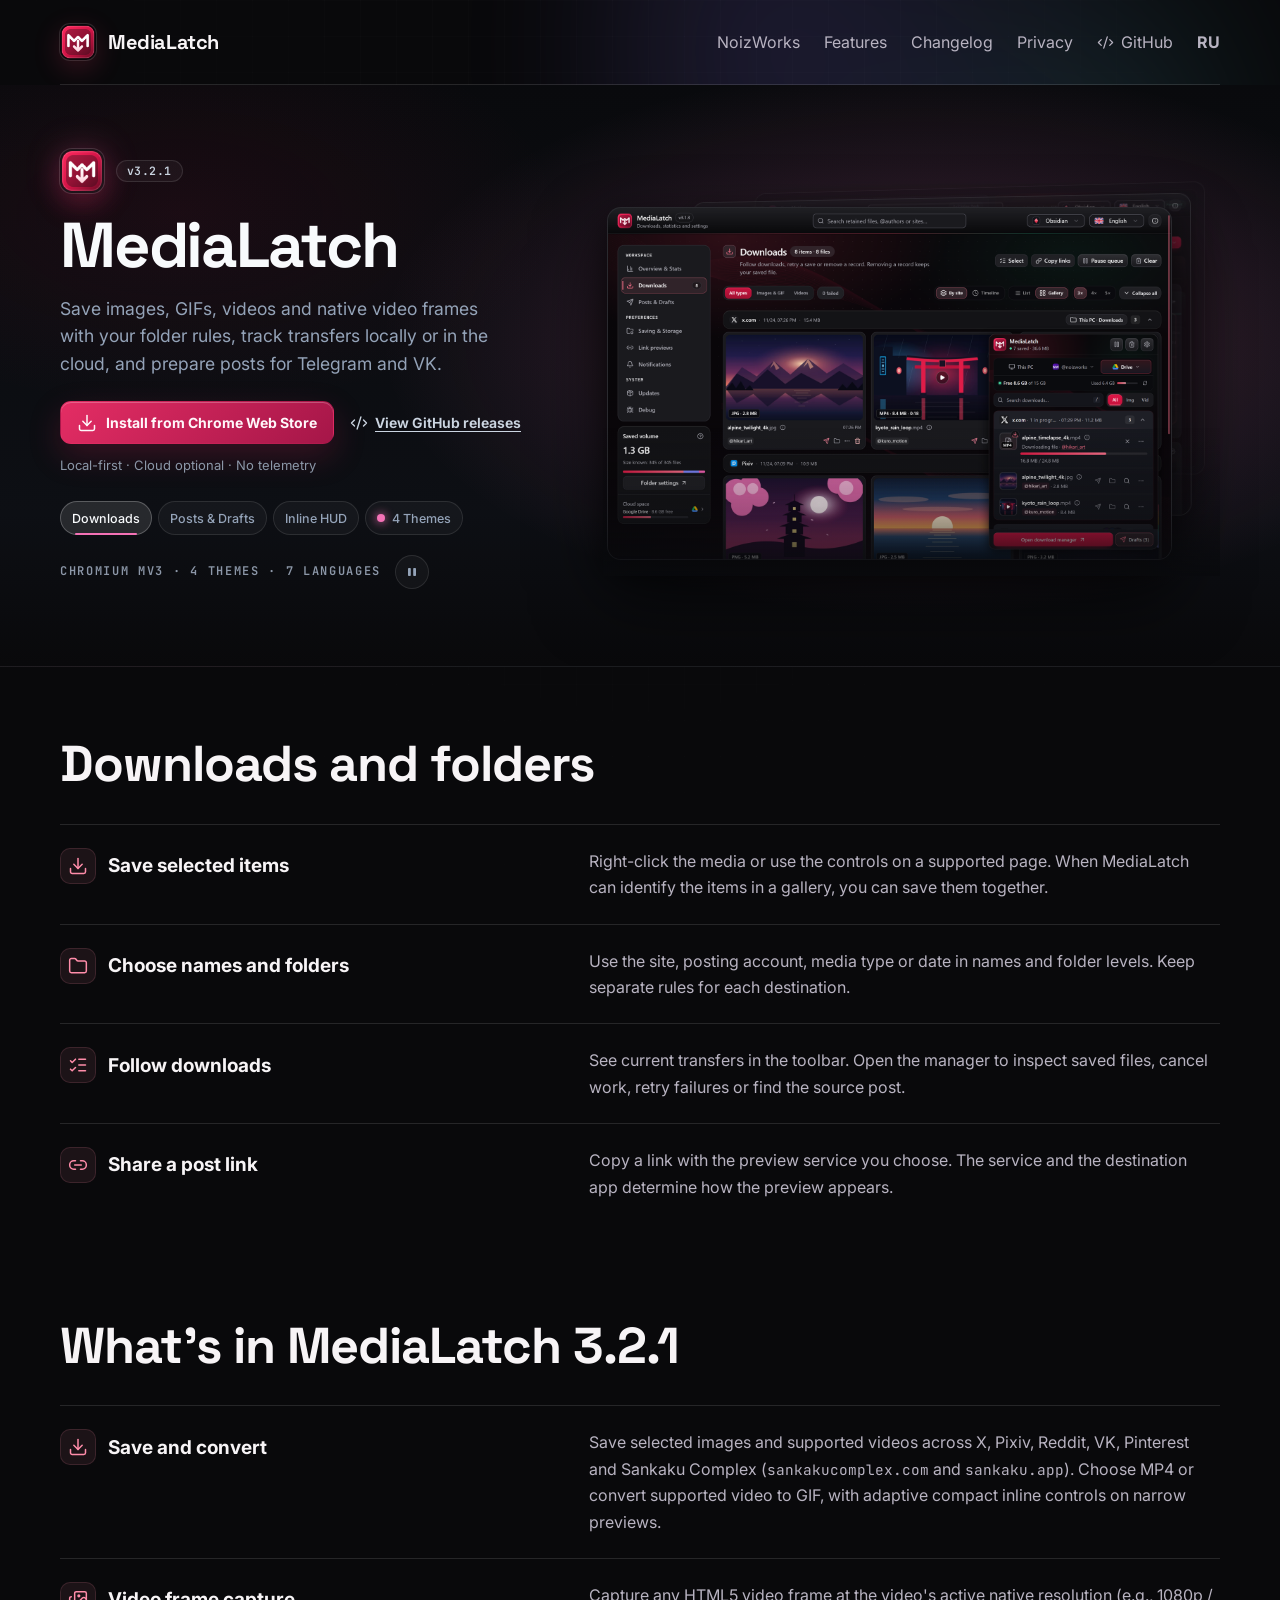
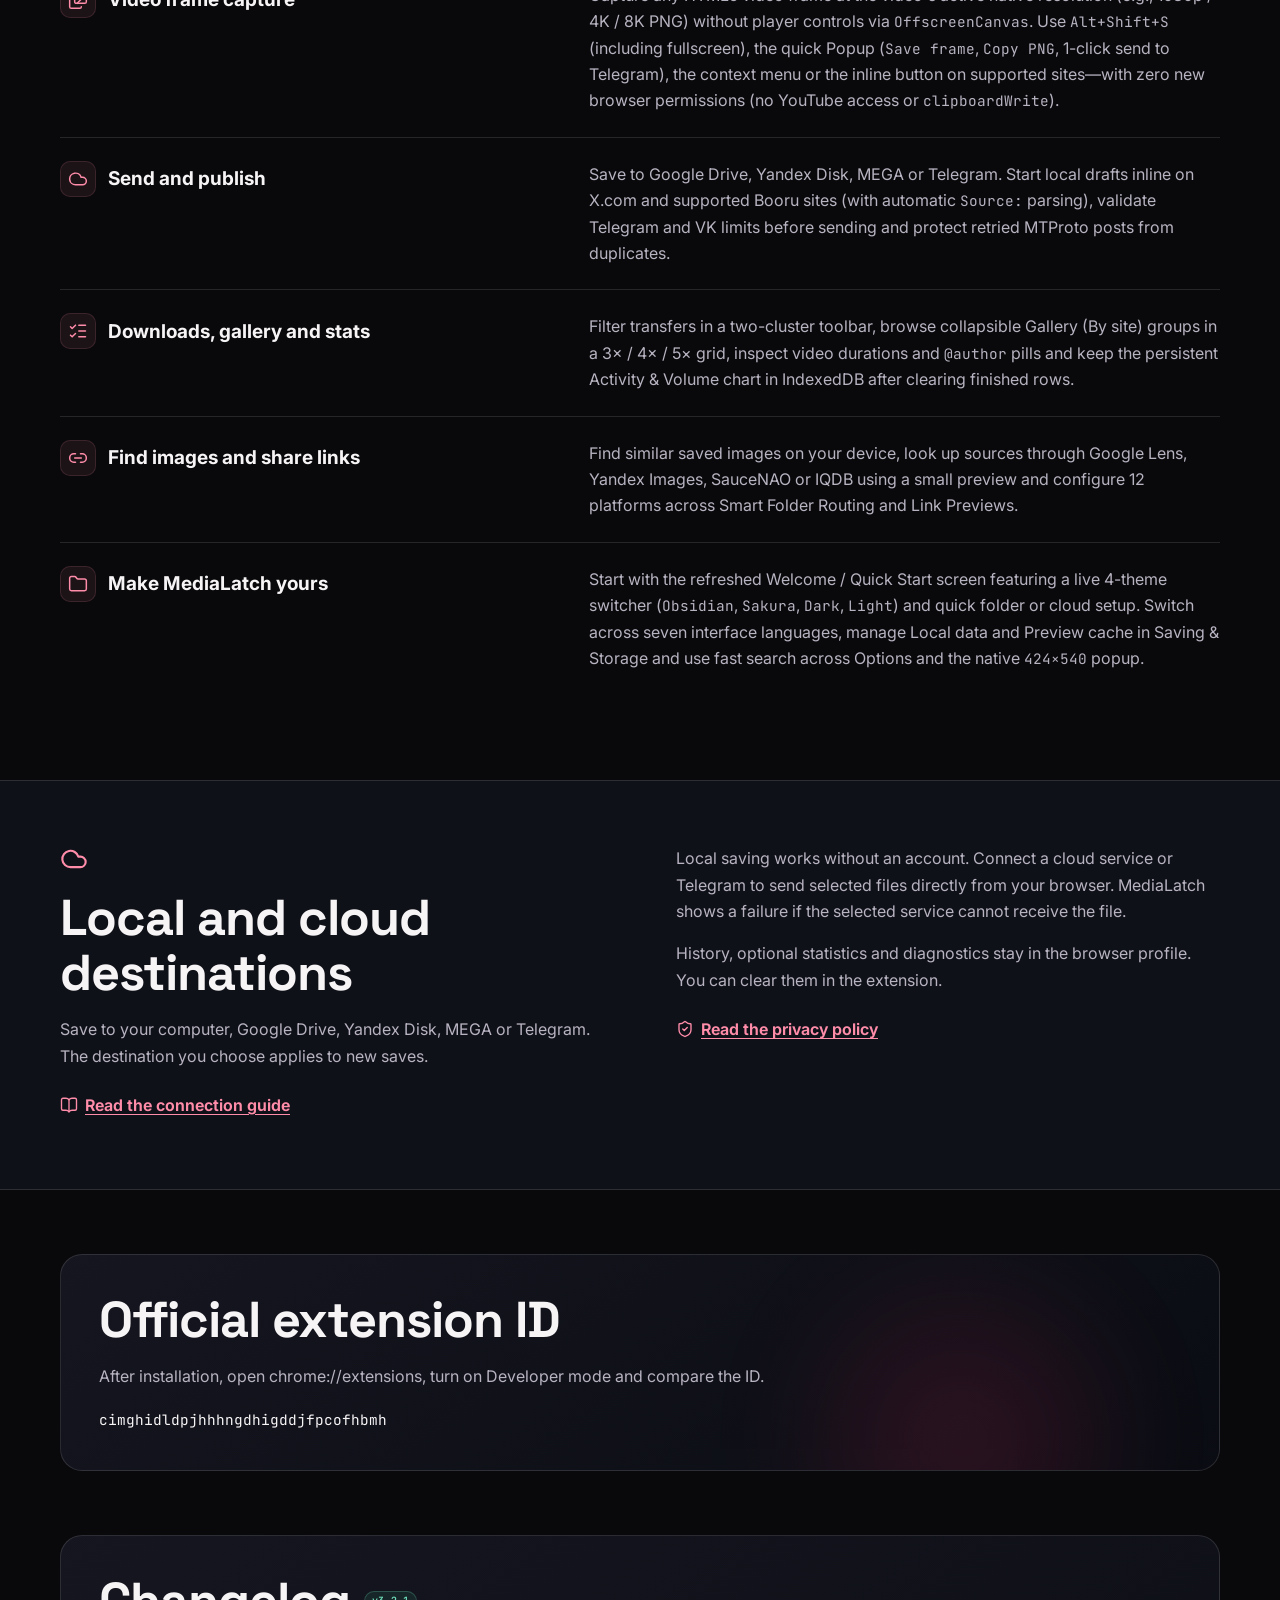
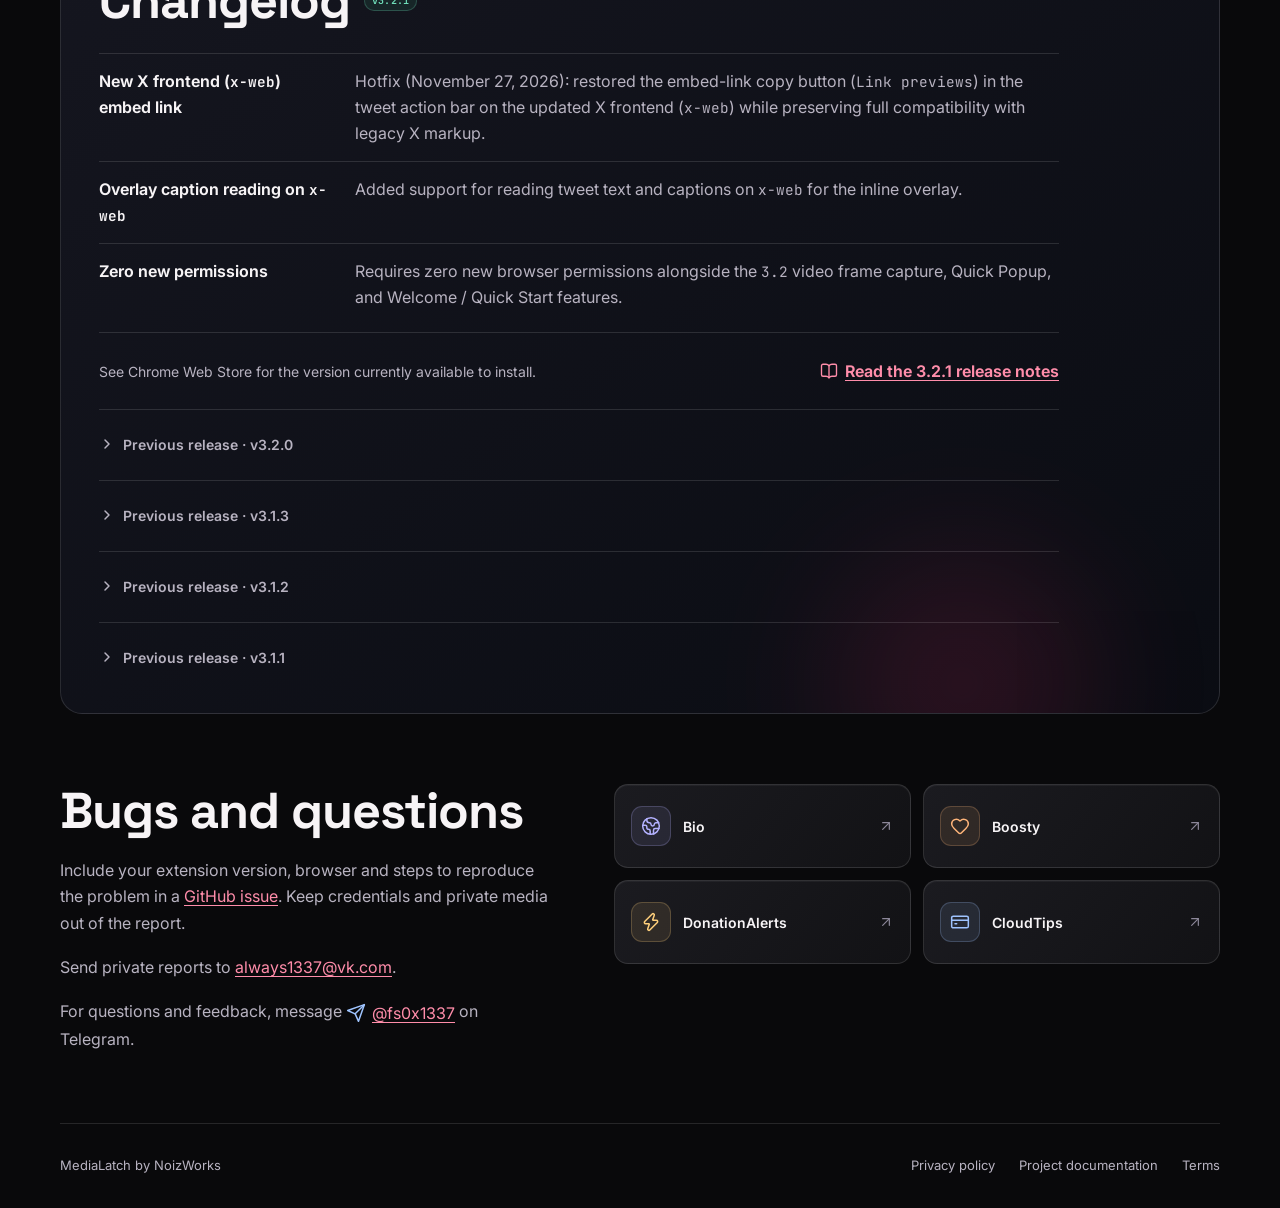
==== commit 3600747c: "chore: sync site copy and changelog to v3.2.1" ====
--- a/medialatch/index.html
+++ b/medialatch/index.html
@@ -8,10 +8,10 @@
   <meta name="color-scheme" content="dark">
   <title>MediaLatch — Save Web Media, 4K Video Frames &amp; Post to Telegram/VK</title>
   <link rel="canonical" href="https://noizworks.is-a.dev/medialatch/">
-  <link rel="icon" href="/medialatch/favicon.ico?v=3.2.0" sizes="16x16 32x32 48x48">
-  <link rel="icon" type="image/png" href="/medialatch/favicon-32.png?v=3.2.0" sizes="32x32">
-  <link rel="icon" type="image/svg+xml" href="/medialatch/favicon.svg?v=3.2.0" sizes="any">
-  <link rel="apple-touch-icon" href="/medialatch/apple-touch-icon.png?v=3.2.0" sizes="180x180">
+  <link rel="icon" href="/medialatch/favicon.ico?v=3.2.1" sizes="16x16 32x32 48x48">
+  <link rel="icon" type="image/png" href="/medialatch/favicon-32.png?v=3.2.1" sizes="32x32">
+  <link rel="icon" type="image/svg+xml" href="/medialatch/favicon.svg?v=3.2.1" sizes="any">
+  <link rel="apple-touch-icon" href="/medialatch/apple-touch-icon.png?v=3.2.1" sizes="180x180">
   <link rel="manifest" href="/medialatch/site.webmanifest">
   <link rel="preconnect" href="https://fonts.googleapis.com">
   <link rel="preconnect" href="https://fonts.gstatic.com" crossorigin>
@@ -41,7 +41,7 @@
         <div class="graphite-copy">
           <div class="graphite-mark-row">
             <span class="graphite-mark"><img src="../assets/medialatch.png" width="44" height="44" alt=""></span>
-            <span class="graphite-version">v3.2.0</span>
+            <span class="graphite-version">v3.2.1</span>
           </div>
           <h1 id="hero-title">MediaLatch</h1>
           <p class="graphite-subtitle">Save images, GIFs, videos and native video frames with your folder rules, track transfers locally or in the cloud, and prepare posts for Telegram and VK.</p>
@@ -97,7 +97,7 @@
         <div><dt><span class="feature-icon"><svg class="icon" width="20" height="20" aria-hidden="true" focusable="false"><use href="../assets/ui-icons.svg#nw-link"></use></svg></span><span>Share a post link</span></dt><dd>Copy a link with the preview service you choose. The service and the destination app determine how the preview appears.</dd></div>
       </dl>
     </section>
-    <section class="container features" aria-labelledby="features-320"><h2 id="features-320">What’s in MediaLatch 3.2.0</h2><dl class="feature-list"><div><dt><span class="feature-icon"><svg class="icon" width="20" height="20" aria-hidden="true" focusable="false"><use href="../assets/ui-icons.svg#nw-download"></use></svg></span><span>Save and convert</span></dt><dd>Save selected images and supported videos across X, Pixiv, Reddit, VK, Pinterest and Sankaku Complex (<code>sankakucomplex.com</code> and <code>sankaku.app</code>). Choose MP4 or convert supported video to GIF, with adaptive compact inline controls on narrow previews.</dd></div><div><dt><span class="feature-icon"><svg class="icon" width="20" height="20" aria-hidden="true" focusable="false"><use href="../assets/ui-icons.svg#nw-images"></use></svg></span><span>Video frame capture</span></dt><dd>Capture any HTML5 video frame at the video's active native resolution (e.g., 1080p / 4K / 8K PNG) without player controls via <code>OffscreenCanvas</code>. Use <code>Alt+Shift+S</code> (including fullscreen), the quick Popup (<code>Save frame</code>, <code>Copy PNG</code>, 1-click send to Telegram), the context menu or the inline button on supported sites—with zero new browser permissions (no YouTube access or <code>clipboardWrite</code>).</dd></div><div><dt><span class="feature-icon"><svg class="icon" width="20" height="20" aria-hidden="true" focusable="false"><use href="../assets/ui-icons.svg#nw-cloud"></use></svg></span><span>Send and publish</span></dt><dd>Save to Google Drive, Yandex Disk, MEGA or Telegram. Start local drafts inline on X.com and supported Booru sites (with automatic <code>Source:</code> parsing), validate Telegram and VK limits before sending and protect retried MTProto posts from duplicates.</dd></div><div><dt><span class="feature-icon"><svg class="icon" width="20" height="20" aria-hidden="true" focusable="false"><use href="../assets/ui-icons.svg#nw-queue"></use></svg></span><span>Downloads, gallery and stats</span></dt><dd>Filter transfers in a two-cluster toolbar, browse collapsible Gallery (By site) groups in a 3× / 4× / 5× grid, inspect video durations and <code>@author</code> pills and keep the persistent Activity &amp; Volume chart in IndexedDB after clearing finished rows.</dd></div><div><dt><span class="feature-icon"><svg class="icon" width="20" height="20" aria-hidden="true" focusable="false"><use href="../assets/ui-icons.svg#nw-link"></use></svg></span><span>Find images and share links</span></dt><dd>Find similar saved images on your device, look up sources through Google Lens, Yandex Images, SauceNAO or IQDB using a small preview and configure 12 platforms across Smart Folder Routing and Link Previews.</dd></div><div><dt><span class="feature-icon"><svg class="icon" width="20" height="20" aria-hidden="true" focusable="false"><use href="../assets/ui-icons.svg#nw-folder"></use></svg></span><span>Make MediaLatch yours</span></dt><dd>Start with the refreshed Welcome / Quick Start screen featuring a live 4-theme switcher (<code>Obsidian</code>, <code>Sakura</code>, <code>Dark</code>, <code>Light</code>) and quick folder or cloud setup. Switch across seven interface languages, manage Local data and Preview cache in Saving &amp; Storage and use fast search across Options and the native <code>424×540</code> popup.</dd></div></dl></section>
+    <section class="container features" aria-labelledby="features-321"><h2 id="features-321">What’s in MediaLatch 3.2.1</h2><dl class="feature-list"><div><dt><span class="feature-icon"><svg class="icon" width="20" height="20" aria-hidden="true" focusable="false"><use href="../assets/ui-icons.svg#nw-download"></use></svg></span><span>Save and convert</span></dt><dd>Save selected images and supported videos across X, Pixiv, Reddit, VK, Pinterest and Sankaku Complex (<code>sankakucomplex.com</code> and <code>sankaku.app</code>). Choose MP4 or convert supported video to GIF, with adaptive compact inline controls on narrow previews.</dd></div><div><dt><span class="feature-icon"><svg class="icon" width="20" height="20" aria-hidden="true" focusable="false"><use href="../assets/ui-icons.svg#nw-images"></use></svg></span><span>Video frame capture</span></dt><dd>Capture any HTML5 video frame at the video's active native resolution (e.g., 1080p / 4K / 8K PNG) without player controls via <code>OffscreenCanvas</code>. Use <code>Alt+Shift+S</code> (including fullscreen), the quick Popup (<code>Save frame</code>, <code>Copy PNG</code>, 1-click send to Telegram), the context menu or the inline button on supported sites—with zero new browser permissions (no YouTube access or <code>clipboardWrite</code>).</dd></div><div><dt><span class="feature-icon"><svg class="icon" width="20" height="20" aria-hidden="true" focusable="false"><use href="../assets/ui-icons.svg#nw-cloud"></use></svg></span><span>Send and publish</span></dt><dd>Save to Google Drive, Yandex Disk, MEGA or Telegram. Start local drafts inline on X.com and supported Booru sites (with automatic <code>Source:</code> parsing), validate Telegram and VK limits before sending and protect retried MTProto posts from duplicates.</dd></div><div><dt><span class="feature-icon"><svg class="icon" width="20" height="20" aria-hidden="true" focusable="false"><use href="../assets/ui-icons.svg#nw-queue"></use></svg></span><span>Downloads, gallery and stats</span></dt><dd>Filter transfers in a two-cluster toolbar, browse collapsible Gallery (By site) groups in a 3× / 4× / 5× grid, inspect video durations and <code>@author</code> pills and keep the persistent Activity &amp; Volume chart in IndexedDB after clearing finished rows.</dd></div><div><dt><span class="feature-icon"><svg class="icon" width="20" height="20" aria-hidden="true" focusable="false"><use href="../assets/ui-icons.svg#nw-link"></use></svg></span><span>Find images and share links</span></dt><dd>Find similar saved images on your device, look up sources through Google Lens, Yandex Images, SauceNAO or IQDB using a small preview and configure 12 platforms across Smart Folder Routing and Link Previews.</dd></div><div><dt><span class="feature-icon"><svg class="icon" width="20" height="20" aria-hidden="true" focusable="false"><use href="../assets/ui-icons.svg#nw-folder"></use></svg></span><span>Make MediaLatch yours</span></dt><dd>Start with the refreshed Welcome / Quick Start screen featuring a live 4-theme switcher (<code>Obsidian</code>, <code>Sakura</code>, <code>Dark</code>, <code>Light</code>) and quick folder or cloud setup. Switch across seven interface languages, manage Local data and Preview cache in Saving &amp; Storage and use fast search across Options and the native <code>424×540</code> popup.</dd></div></dl></section>
     <section class="cloud-band" aria-labelledby="cloud-title"><div class="container cloud-layout">
       <div><h2 id="cloud-title"><svg class="icon section-icon" width="20" height="20" aria-hidden="true" focusable="false"><use href="../assets/ui-icons.svg#nw-cloud"></use></svg>Local and cloud destinations</h2><p>Save to your computer, Google Drive, Yandex Disk, MEGA or Telegram. The destination you choose applies to new saves.</p><a class="text-link" href="https://github.com/NoizWorks/MediaLatch/blob/main/docs/CLOUD.md"><svg class="icon" width="20" height="20" aria-hidden="true" focusable="false"><use href="../assets/ui-icons.svg#nw-docs"></use></svg><span>Read the connection guide</span></a></div>
       <div class="cloud-copy"><p>Local saving works without an account. Connect a cloud service or Telegram to send selected files directly from your browser. MediaLatch shows a failure if the selected service cannot receive the file.</p><p>History, optional statistics and diagnostics stay in the browser profile. You can clear them in the extension.</p><a class="text-link" href="../privacy.html#cloud"><svg class="icon" width="20" height="20" aria-hidden="true" focusable="false"><use href="../assets/ui-icons.svg#nw-shield"></use></svg><span>Read the privacy policy</span></a></div>
@@ -105,13 +105,20 @@
     <section class="container development" aria-labelledby="official-id"><div class="development-copy"><h2 id="official-id">Official extension ID</h2><p>After installation, open chrome://extensions, turn on Developer mode and compare the ID.</p><code class="extension-id">cimghidldpjhhhngdhigddjfpcofhbmh</code></div></section>
     <section class="container development" id="changelog" aria-labelledby="development-title">
       <div class="development-copy changelog-copy">
-        <div class="changelog-head"><h2 id="development-title">Changelog</h2><span class="policy-badge stable">v3.2.0</span></div>
+        <div class="changelog-head"><h2 id="development-title">Changelog</h2><span class="policy-badge stable">v3.2.1</span></div>
         <ul class="changelog-list">
-          <li><strong class="changelog-group">Video frame capture</strong><span>Capture HTML5 video frames at the video's active native resolution (e.g., 1080p / 4K / 8K PNG) without player controls via <code>OffscreenCanvas</code>, using <code>Alt+Shift+S</code> (including fullscreen), the context menu or the inline button on supported sites.</span></li>
-          <li><strong class="changelog-group">Quick Popup &amp; zero permissions</strong><span>Quick frame Popup with <code>Save frame</code>, <code>Copy PNG</code> and 1-click send to Telegram, built with zero new browser permissions (no YouTube access and no <code>clipboardWrite</code>).</span></li>
-          <li><strong class="changelog-group">Welcome &amp; Quick Start</strong><span>Refreshed first-run screen with a live 4-theme switcher (<code>Obsidian</code>, <code>Sakura</code>, <code>Dark</code>, <code>Light</code>) and quick folder or cloud destination setup.</span></li>
+          <li><strong class="changelog-group">New X frontend (<code>x-web</code>) embed link</strong><span>Hotfix (November 27, 2026): restored the embed-link copy button (<code>Link previews</code>) in the tweet action bar on the updated X frontend (<code>x-web</code>) while preserving full compatibility with legacy X markup.</span></li>
+          <li><strong class="changelog-group">Overlay caption reading on <code>x-web</code></strong><span>Added support for reading tweet text and captions on <code>x-web</code> for the inline overlay.</span></li>
+          <li><strong class="changelog-group">Zero new permissions</strong><span>Requires zero new browser permissions alongside the <code>3.2</code> video frame capture, Quick Popup, and Welcome / Quick Start features.</span></li>
         </ul>
-        <div class="changelog-footer"><p>See Chrome Web Store for the version currently available to install.</p><a class="text-link" href="https://github.com/NoizWorks/MediaLatch/releases/tag/v3.2.0"><svg class="icon" width="20" height="20" aria-hidden="true" focusable="false"><use href="../assets/ui-icons.svg#nw-docs"></use></svg><span>Read the 3.2.0 release notes</span></a></div>
+        <div class="changelog-footer"><p>See Chrome Web Store for the version currently available to install.</p><a class="text-link" href="https://github.com/NoizWorks/MediaLatch/releases/tag/v3.2.1"><svg class="icon" width="20" height="20" aria-hidden="true" focusable="false"><use href="../assets/ui-icons.svg#nw-docs"></use></svg><span>Read the 3.2.1 release notes</span></a></div>
+        <details class="changelog-archive">
+          <summary>Previous release · v3.2.0</summary>
+          <div class="changelog-archive-body">
+            <p>3.2.0 added HTML5 video frame capture at the active native resolution (e.g., 1080p / 4K / 8K PNG) without player controls via <code>OffscreenCanvas</code> (<code>Alt+Shift+S</code>, context menu, inline button), the quick frame Popup (<code>Save frame</code>, <code>Copy PNG</code>, 1-click send to Telegram) with zero new browser permissions, and the refreshed Welcome / Quick Start screen with a live 4-theme switcher (<code>Obsidian</code>, <code>Sakura</code>, <code>Dark</code>, <code>Light</code>).</p>
+            <a class="text-link" href="https://github.com/NoizWorks/MediaLatch/releases/tag/v3.2.0"><svg class="icon" width="20" height="20" aria-hidden="true" focusable="false"><use href="../assets/ui-icons.svg#nw-docs"></use></svg><span>Read the 3.2.0 release notes</span></a>
+          </div>
+        </details>
         <details class="changelog-archive">
           <summary>Previous release · v3.1.3</summary>
           <div class="changelog-archive-body">
